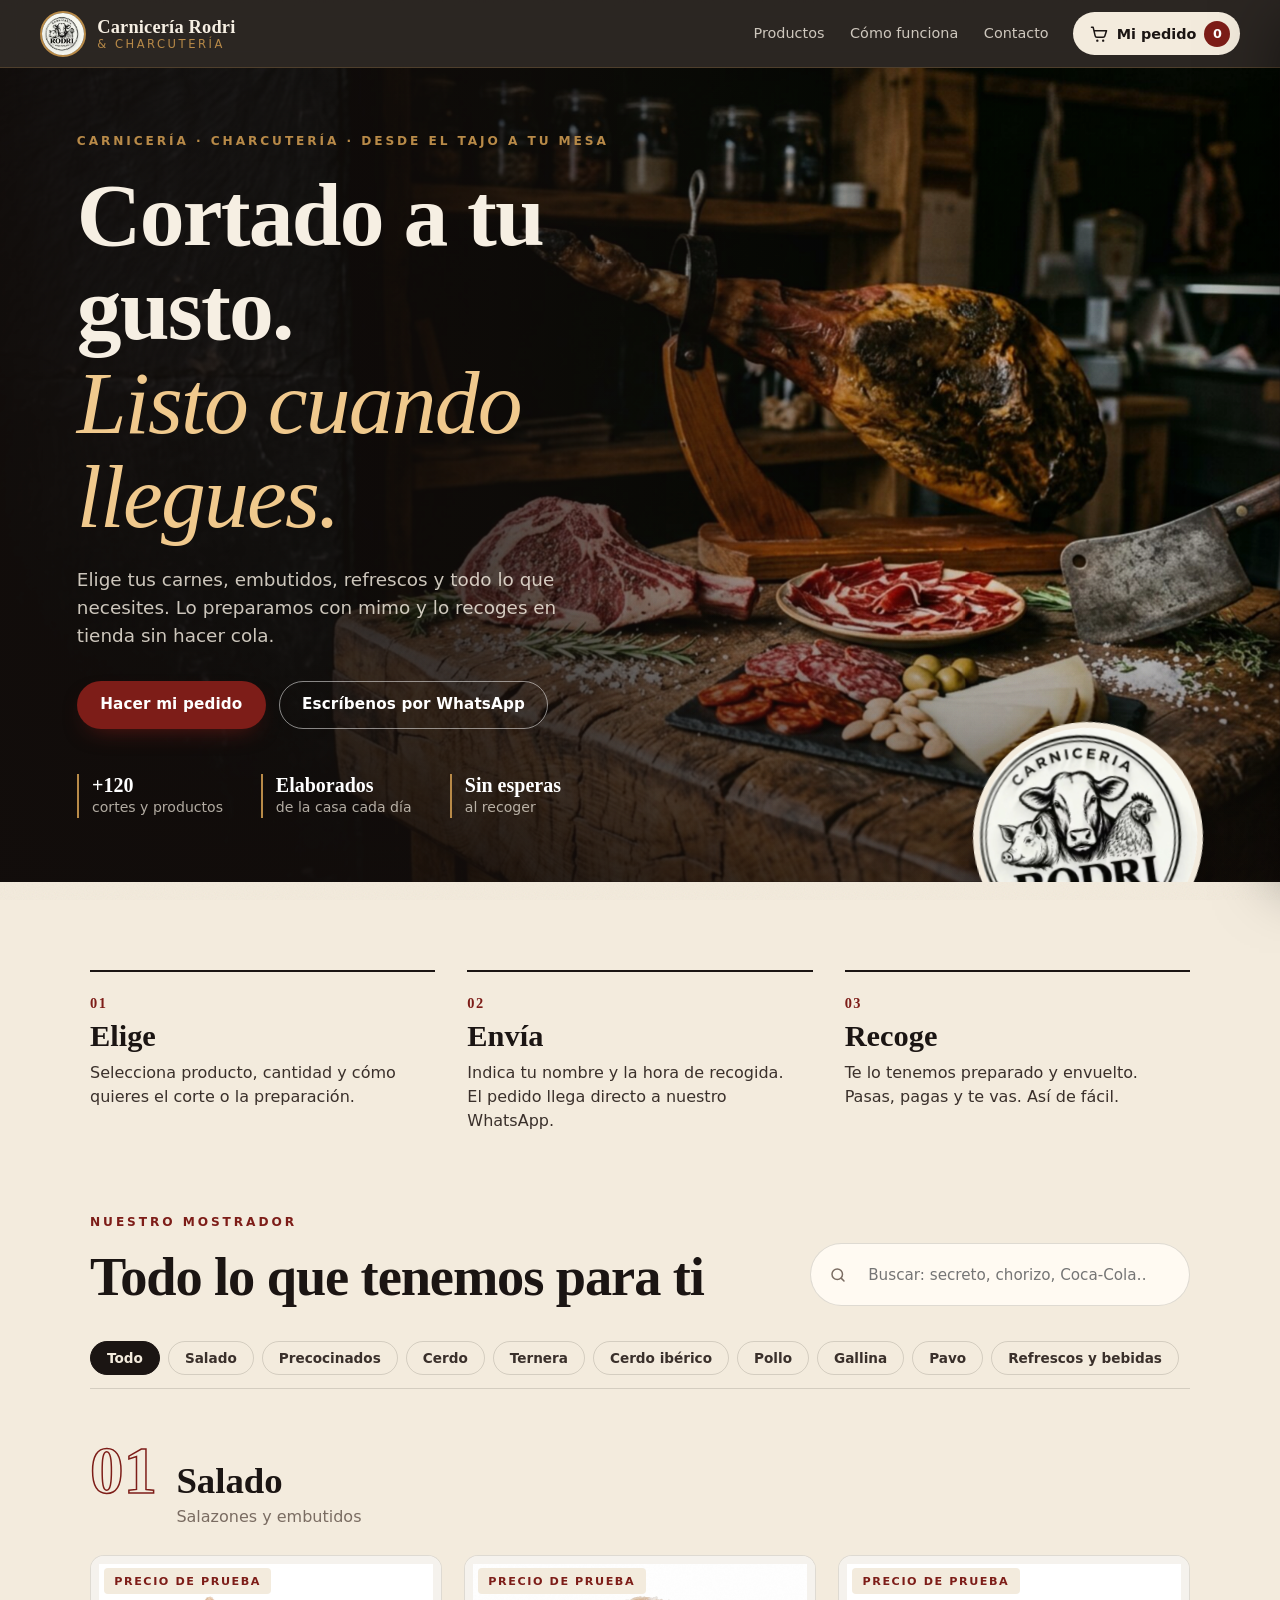
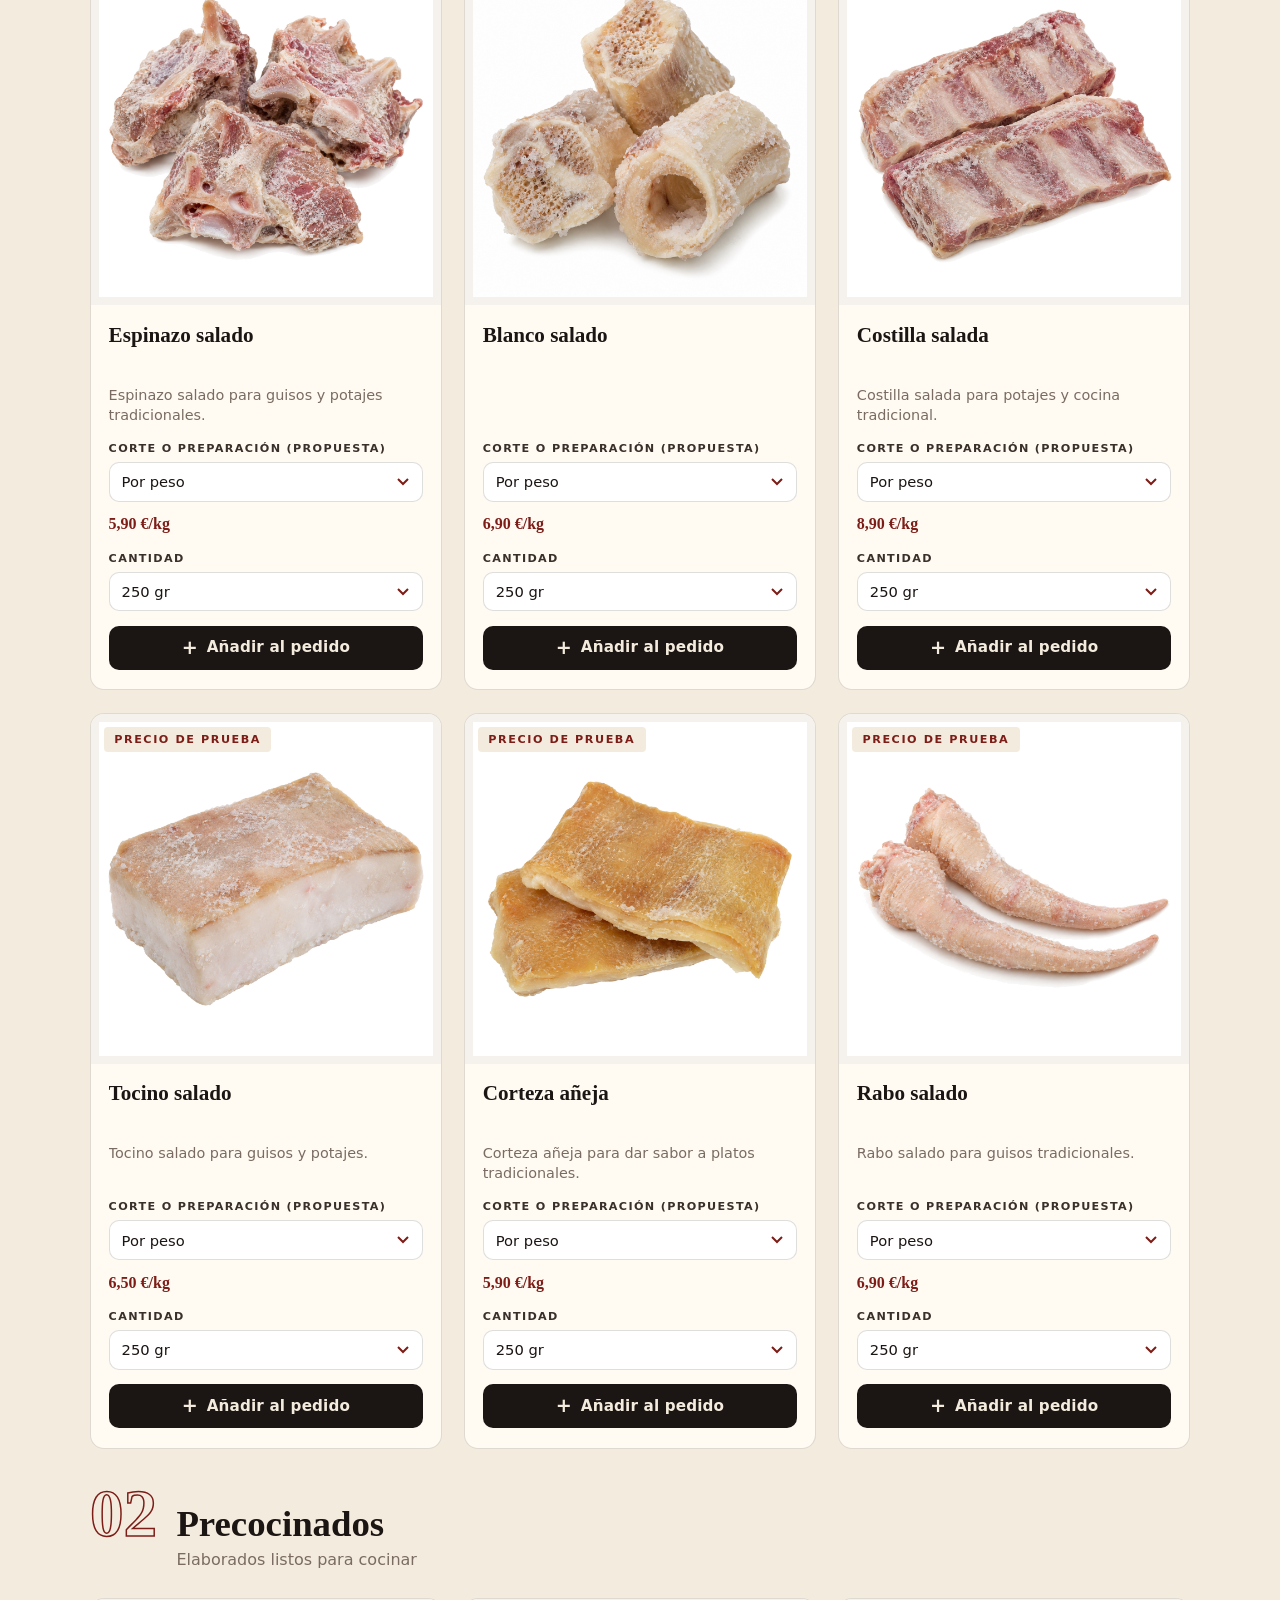
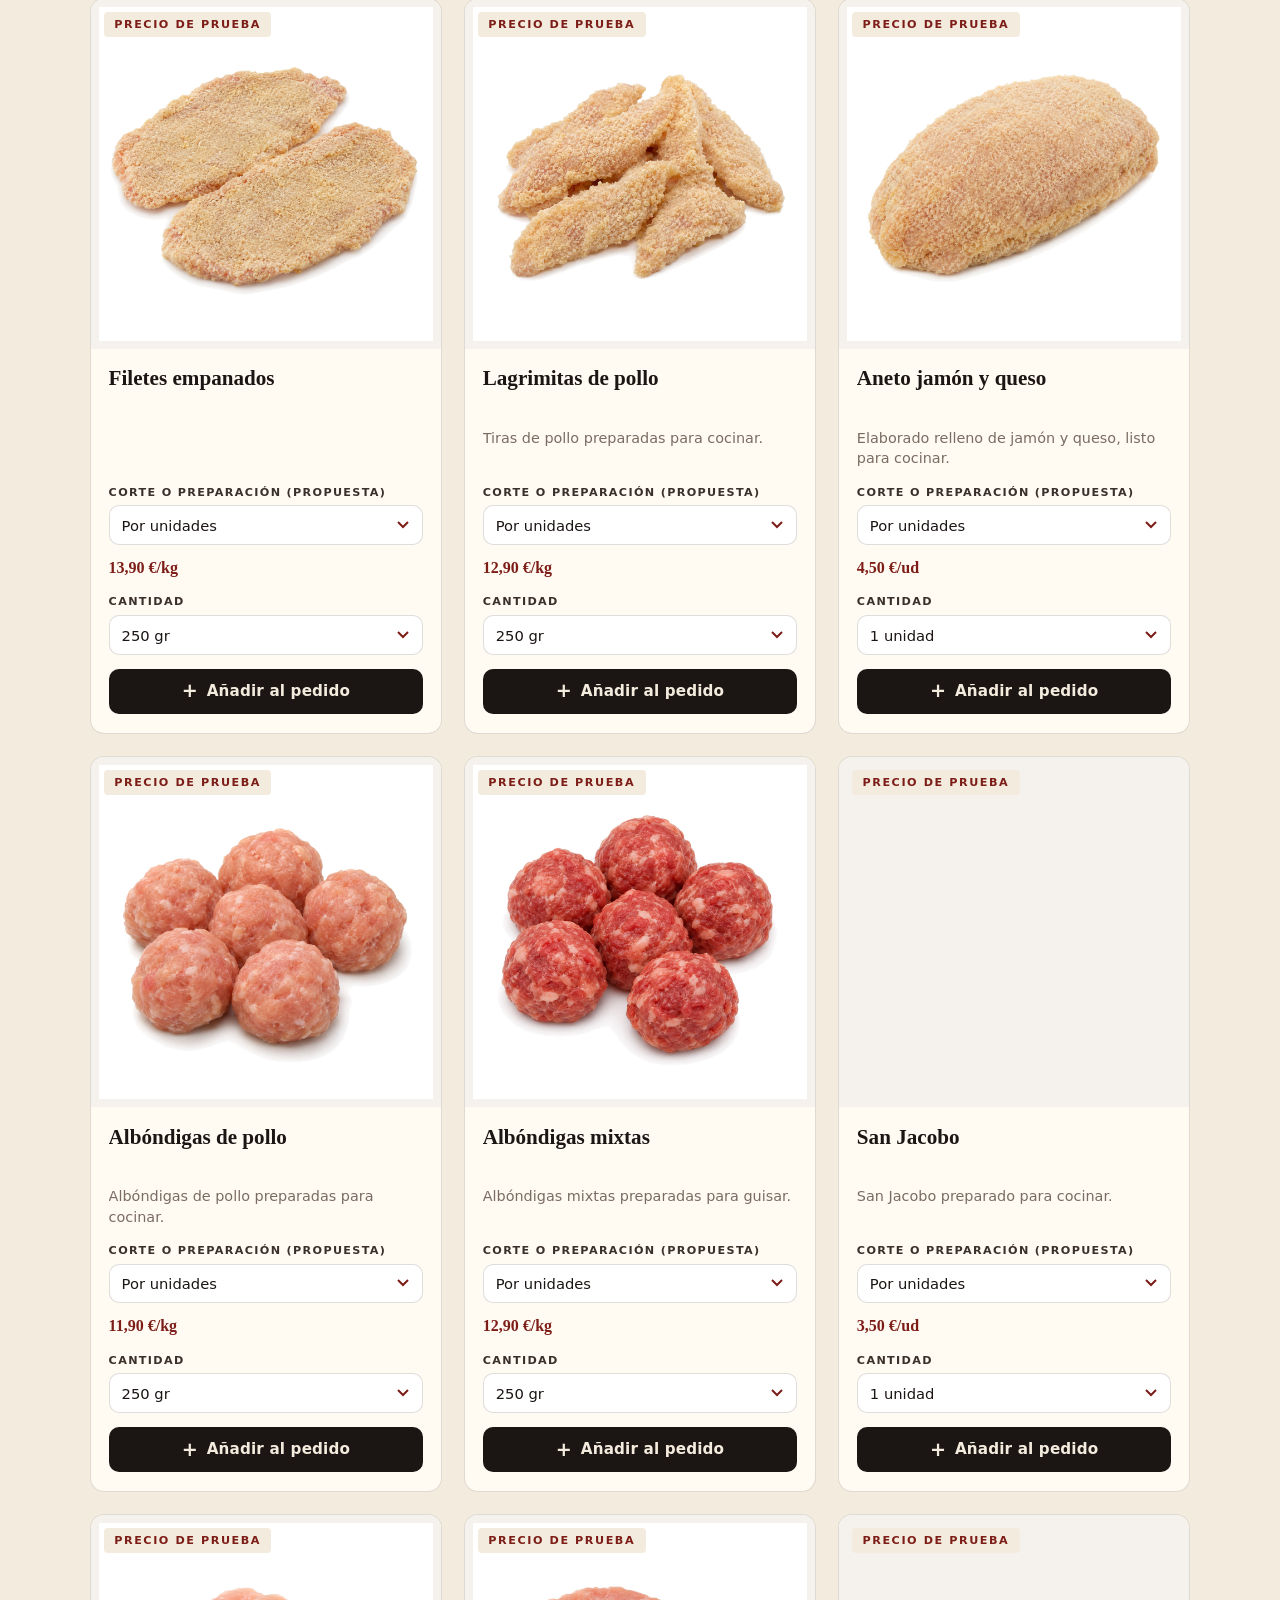
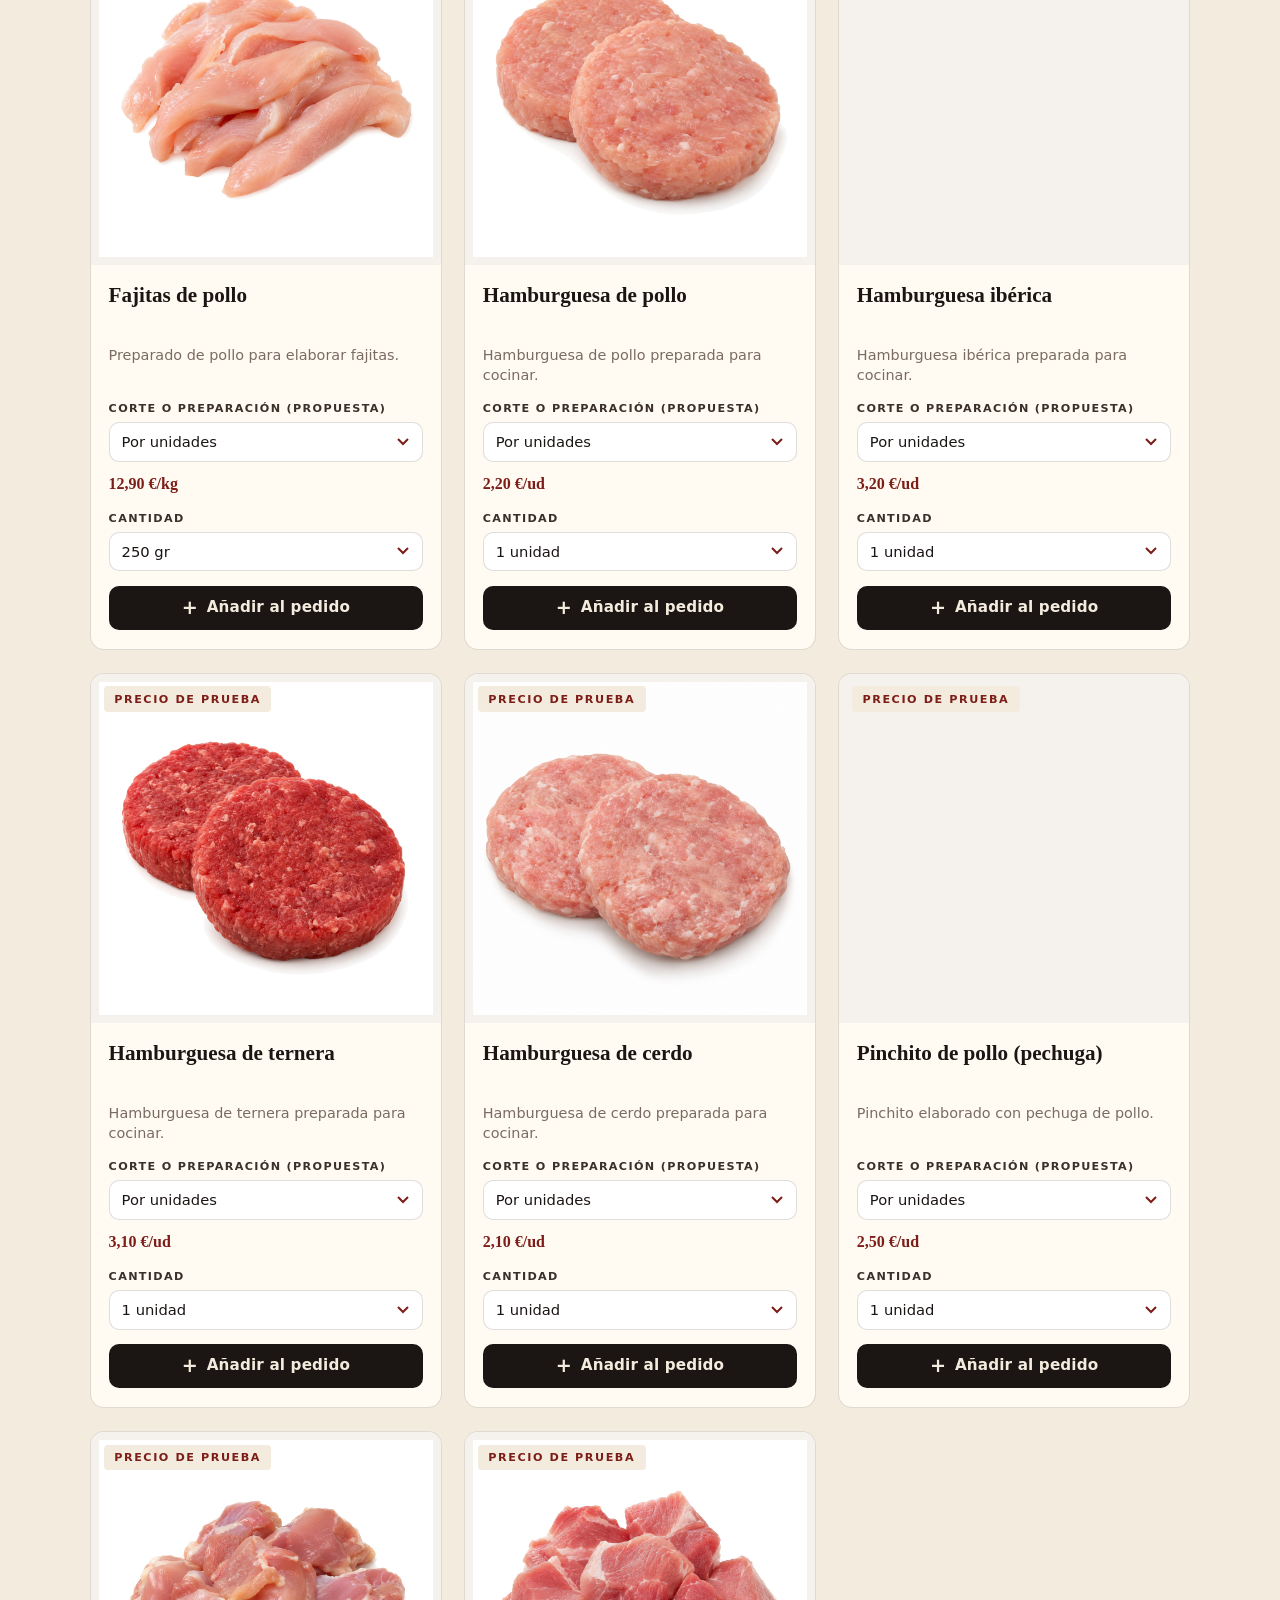
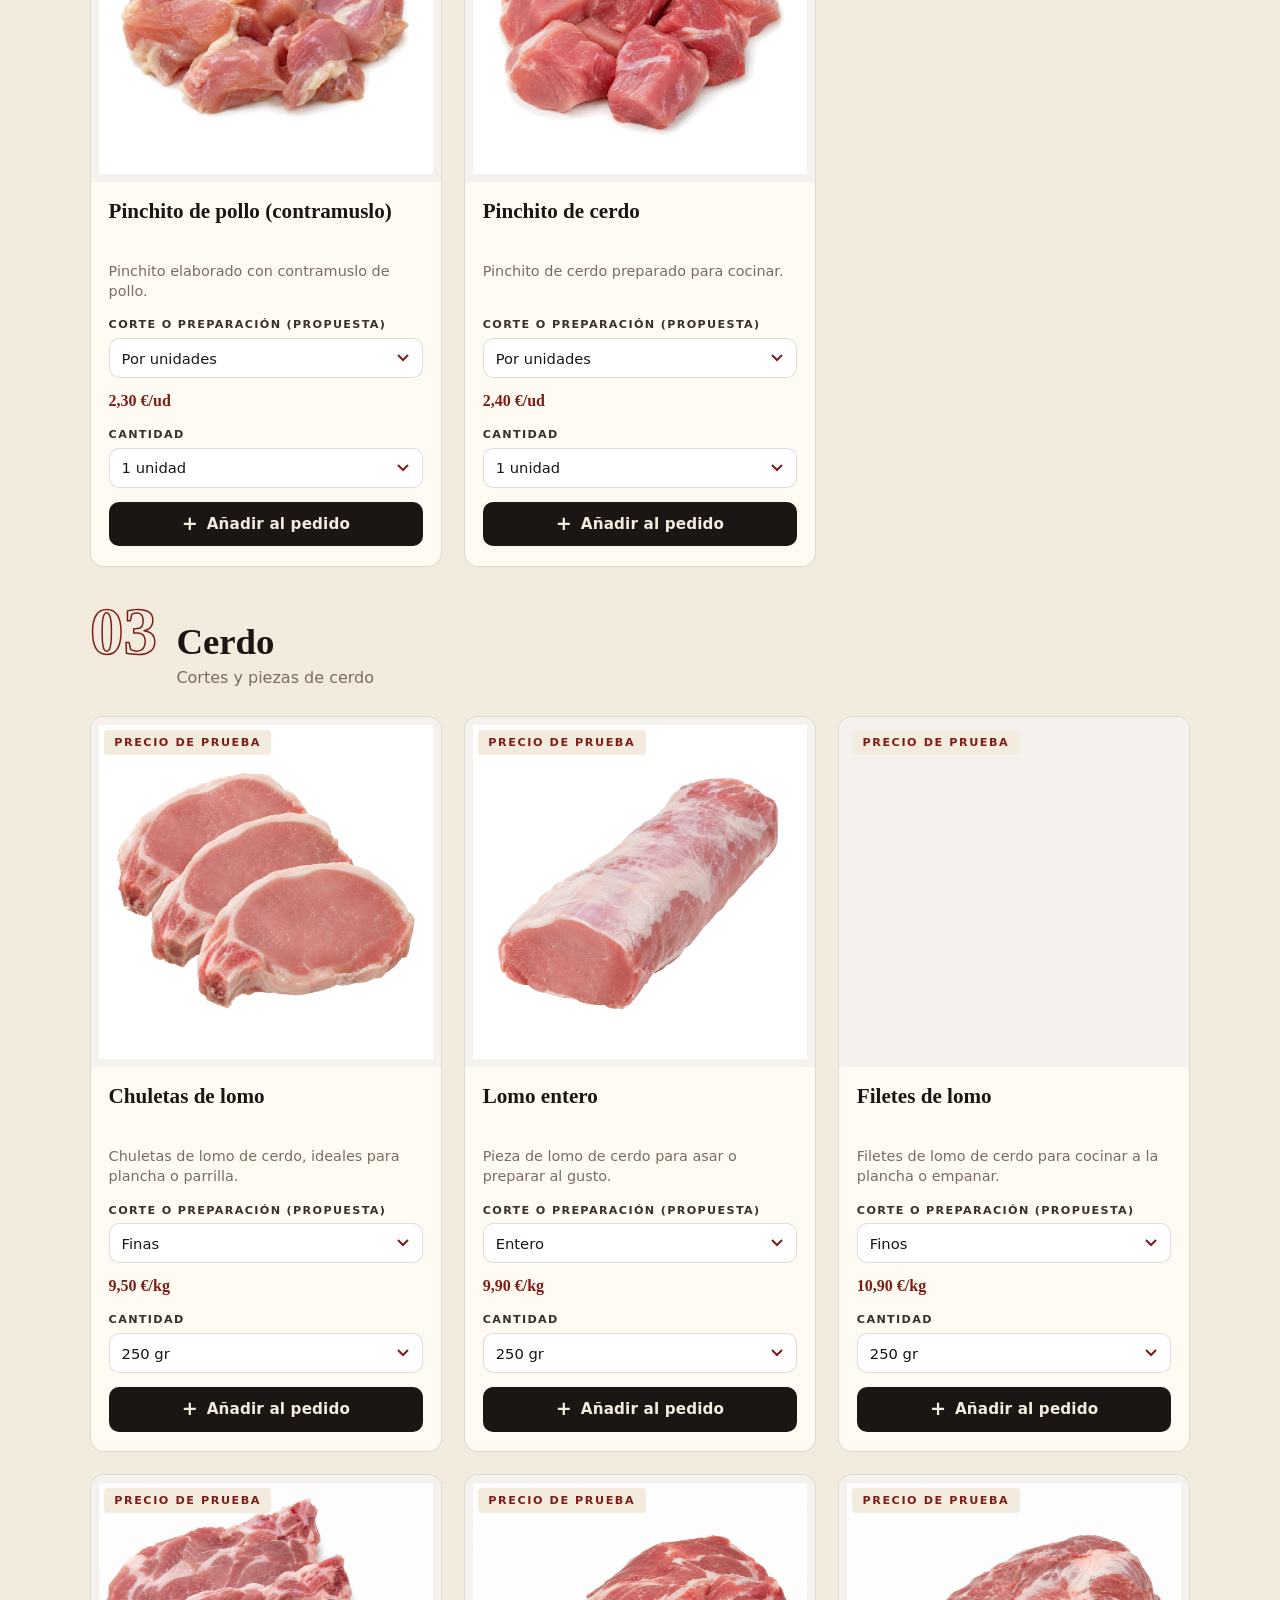
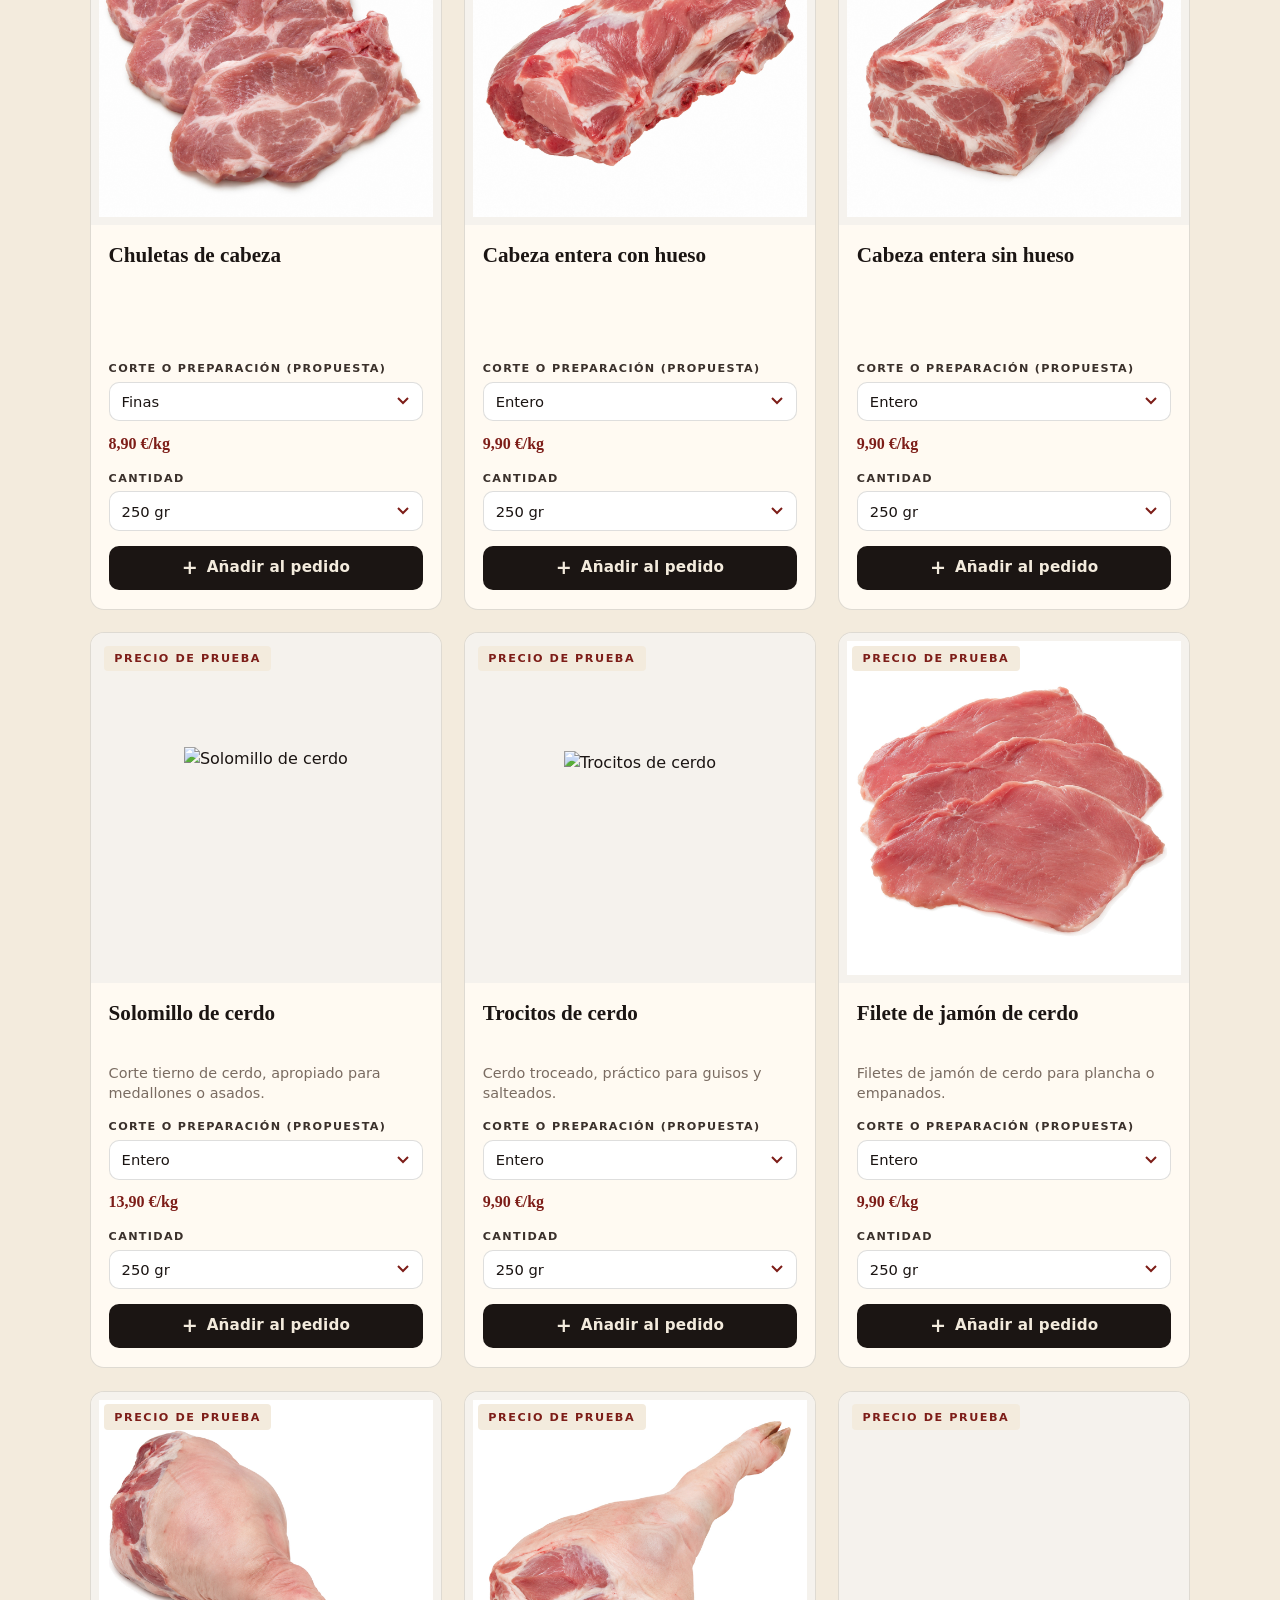
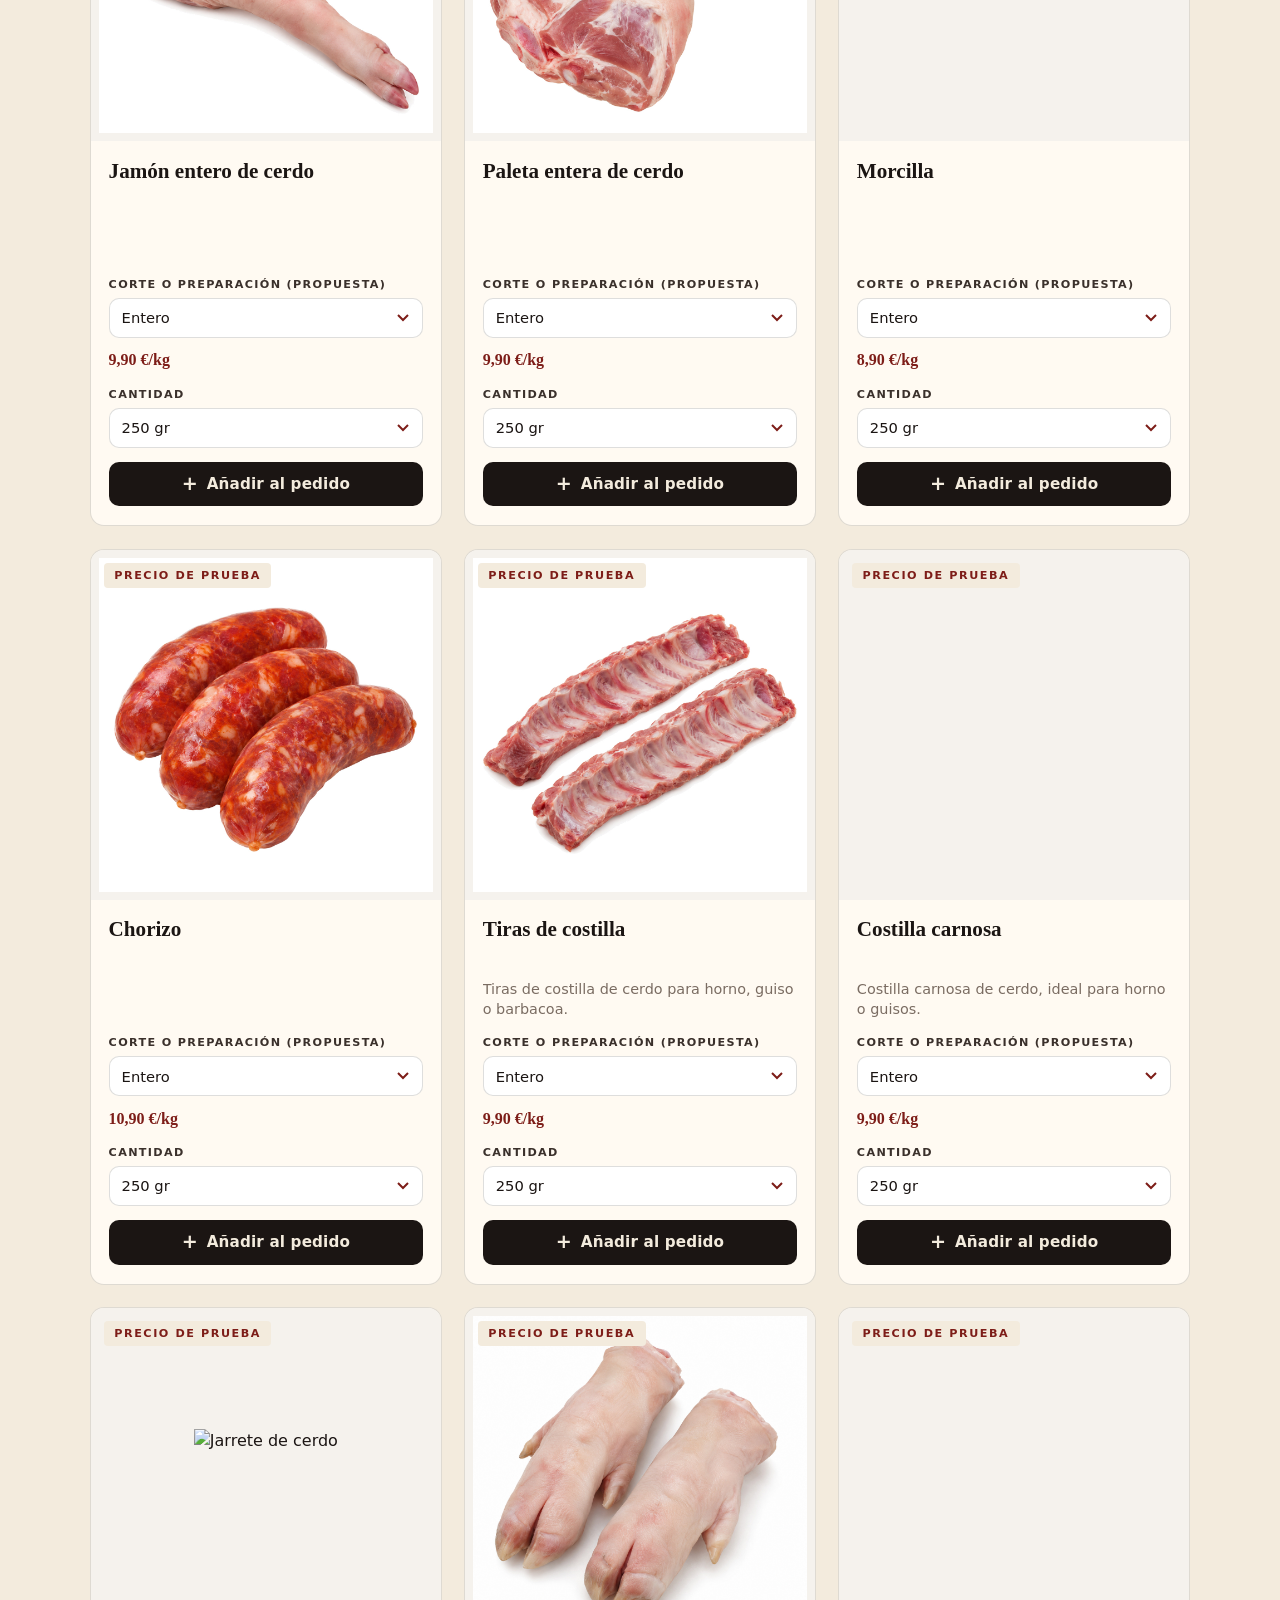
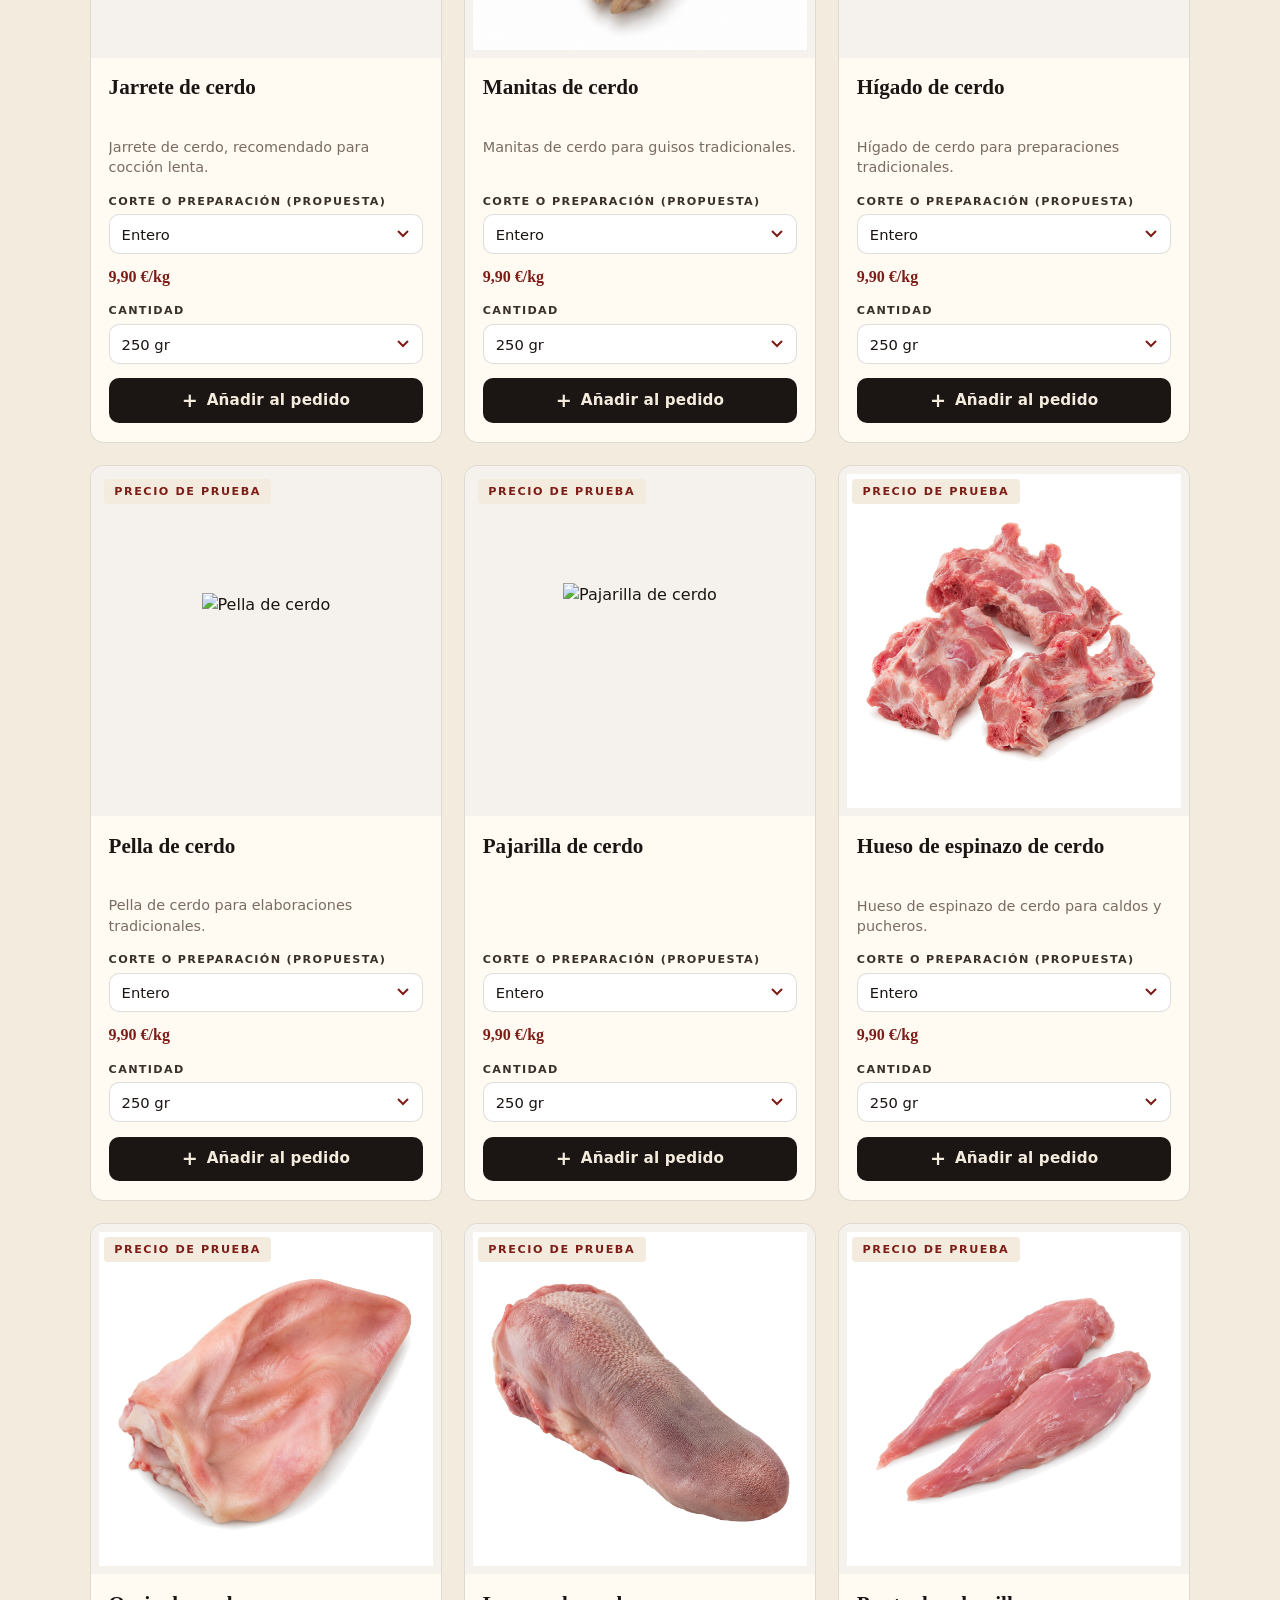
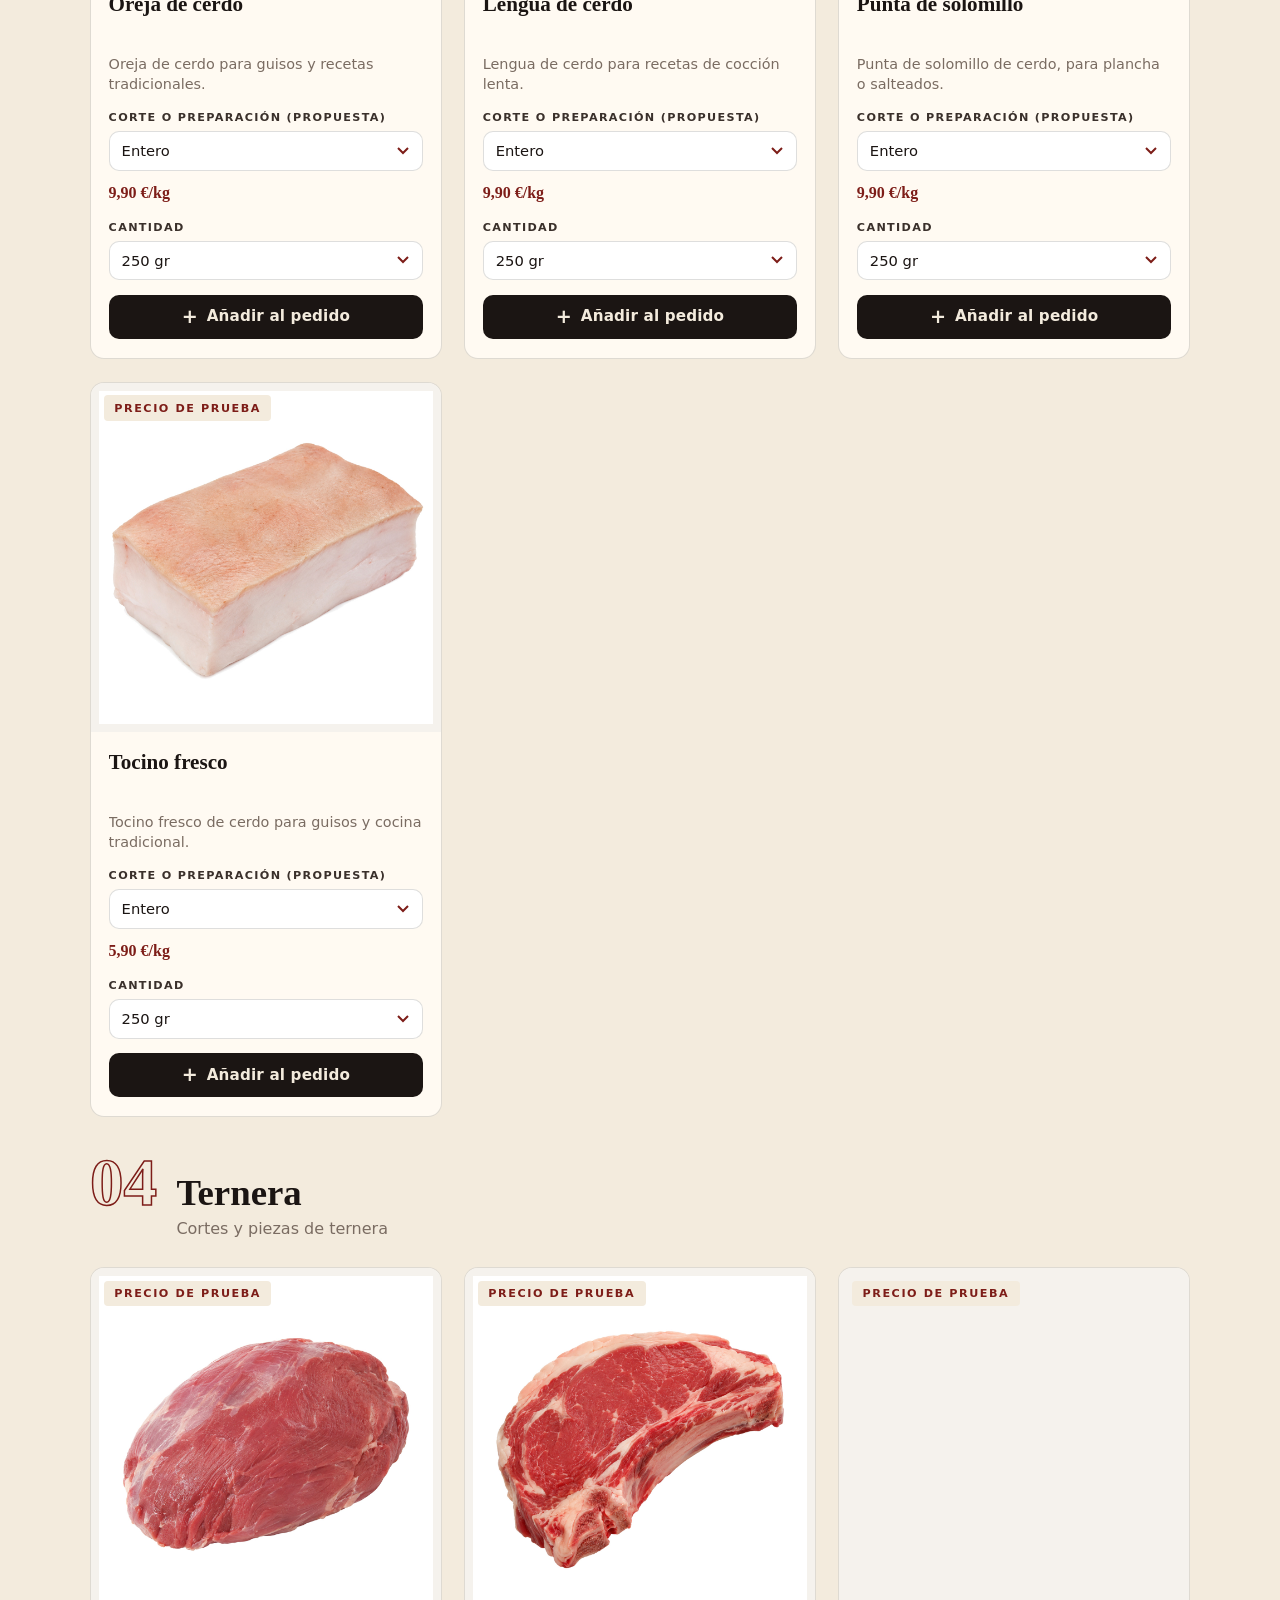
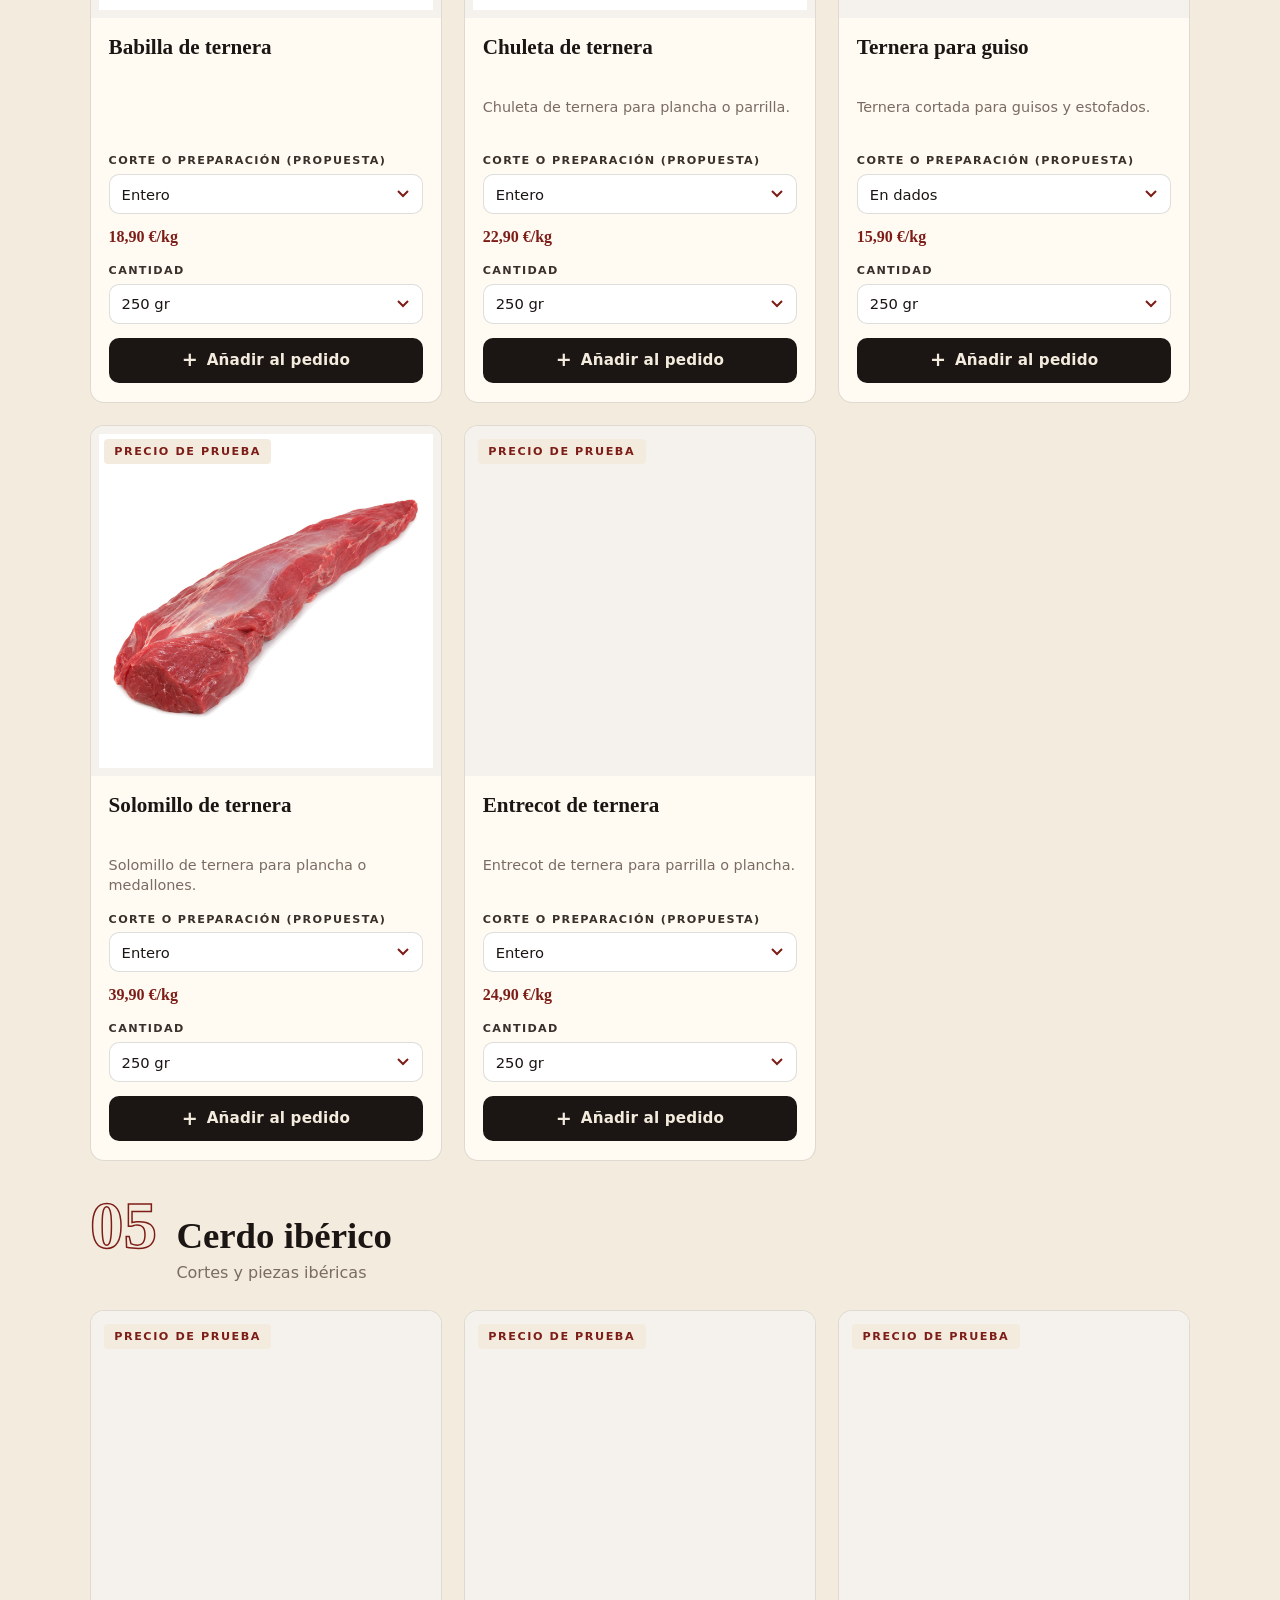
==== index.html @ b7eabe7c "Actualizar versiones de scripts para cargar catálogo e imágenes nuevas" ====
<!doctype html>
<html lang="es">
<head>
  <meta charset="UTF-8">
  <meta name="viewport" content="width=device-width, initial-scale=1.0">

  <!-- 🔒 Seguridad: CSP, referrer policy y permisos -->
  <meta http-equiv="Content-Security-Policy" content="
    default-src 'self';
    script-src 'self' https://challenges.cloudflare.com;
    style-src 'self' 'unsafe-inline' https://fonts.googleapis.com;
    font-src 'self' https://fonts.gstatic.com;
    img-src 'self' data: https://ugqiomoywgpkmogcdjqn.supabase.co;
    frame-src https://challenges.cloudflare.com;
    connect-src 'self' https://script.google.com https://script.googleusercontent.com https://wa.me https://ugqiomoywgpkmogcdjqn.supabase.co https://challenges.cloudflare.com;
    form-action 'self';
    base-uri 'self';
    object-src 'none';
    frame-ancestors 'none';
  ">

  <meta name="referrer" content="strict-origin-when-cross-origin">

  <title>Carnicería Rodri &amp; Charcutería · Encarga online y recoge sin esperas</title>
  <meta name="description" content="Carnicería Rodri &amp; Charcutería: ternera, cerdo ibérico, pollo, cordero, elaborados de la casa, charcutería, refrescos y más. Haz tu pedido por WhatsApp y recógelo sin esperas.">
  <meta name="theme-color" content="#1b1513">
  <link rel="icon" href="img/logo.jpg">

  <meta property="og:title" content="Carnicería Rodri &amp; Charcutería">
  <meta property="og:description" content="Cortado a tu gusto. Listo cuando llegues. Haz tu pedido por WhatsApp.">
  <meta property="og:image" content="img/hero.jpg">
  <meta property="og:type" content="website">

  <link rel="preconnect" href="https://fonts.googleapis.com">
  <link rel="preconnect" href="https://fonts.gstatic.com" crossorigin>
  <link href="https://fonts.googleapis.com/css2?family=Fraunces:opsz,wght@9..144,500;9..144,700;9..144,900&family=Archivo:wght@400;500;600;700&display=swap" rel="stylesheet">

  <link rel="stylesheet" href="css/styles.css?v=4.1">

  <script type="application/ld+json">
  {
    "@context": "https://schema.org",
    "@type": "Store",
    "name": "Carnicería Rodri & Charcutería",
    "image": "img/hero.jpg",
    "url": "https://carniceriarodri.github.io/",
    "telephone": "+34677228251"
  }
  </script>
</head>
<body>
<a class="skip-link" href="#catalogo">Saltar al catálogo</a>

<div class="grain" aria-hidden="true"></div>

<noscript>
  <div style="padding:1rem; background:#fff3cd; color:#664d03; text-align:center; font-family:sans-serif;">
    Activa JavaScript para ver el catálogo, o escríbenos por WhatsApp al
    <a href="https://wa.me/34677228251" rel="noopener noreferrer" style="color:#664d03; font-weight:600;">677 22 82 51</a>.
  </div>
</noscript>

<header class="topbar" id="top">
  <a href="#top" class="brand" aria-label="Carnicería Rodri, inicio">
    <img src="img/logo.jpg" alt="" width="48" height="48">
    <span class="brand-text">
      <strong>Carnicería Rodri</strong>
      <small>&amp; Charcutería</small>
    </span>
  </a>
  <nav class="topnav" aria-label="Secciones">
    <a href="#catalogo">Productos</a>
    <a href="#como-funciona">Cómo funciona</a>
    <a href="#contacto">Contacto</a>
  </nav>
  <button class="cart-btn" type="button" data-open-cart aria-label="Ver mi pedido" aria-expanded="false">
    <svg viewBox="0 0 24 24" aria-hidden="true"><path d="M3 4h2l2.4 10.2a2 2 0 0 0 2 1.6h7.7a2 2 0 0 0 1.9-1.4L21 8H6.2" fill="none" stroke="currentColor" stroke-width="1.8" stroke-linecap="round" stroke-linejoin="round"/><circle cx="10" cy="20" r="1.4"/><circle cx="17" cy="20" r="1.4"/></svg>
    <span>Mi pedido</span>
    <b class="cart-count" data-cart-count>0</b>
  </button>
</header>


<main id="contenido">
  <section class="hero">
    <picture class="hero-bg">
      <source media="(max-width: 700px)" srcset="img/hero.jpg">
      <img src="img/hero.jpg" alt="Chuletón, jamón ibérico, embutidos y queso sobre un tajo de madera">
    </picture>
    <div class="hero-inner">
      <p class="eyebrow reveal">Carnicería · Charcutería · Desde el tajo a tu mesa</p>
      <h1 class="reveal" style="--d:.08s">Cortado a tu gusto.<br><em>Listo cuando llegues.</em></h1>
      <p class="hero-lead reveal" style="--d:.16s">Elige tus carnes, embutidos, refrescos y todo lo que necesites. Lo preparamos con mimo y lo recoges en tienda sin hacer cola.</p>
      <div class="hero-cta reveal" style="--d:.24s">
        <a href="#catalogo" class="btn btn-primary">Hacer mi pedido</a>
        <a href="https://wa.me/34677228251" class="btn btn-ghost" target="_blank" rel="noopener noreferrer">Escríbenos por WhatsApp</a>
      </div>
      <ul class="hero-facts reveal" style="--d:.32s">
        <li><b>+120</b> cortes y productos</li>
        <li><b>Elaborados</b> de la casa cada día</li>
        <li><b>Sin esperas</b> al recoger</li>
      </ul>
    </div>
    <div class="seal reveal" style="--d:.4s" aria-hidden="true">
      <img src="img/logo.jpg" alt="">
    </div>
  </section>

  <section class="steps" id="como-funciona" aria-label="Cómo funciona">
    <div class="step">
      <span class="step-n">01</span>
      <h3>Elige</h3>
      <p>Selecciona producto, cantidad y cómo quieres el corte o la preparación.</p>
    </div>
    <div class="step">
      <span class="step-n">02</span>
      <h3>Envía</h3>
      <p>Indica tu nombre y la hora de recogida. El pedido llega directo a nuestro WhatsApp.</p>
    </div>
    <div class="step">
      <span class="step-n">03</span>
      <h3>Recoge</h3>
      <p>Te lo tenemos preparado y envuelto. Pasas, pagas y te vas. Así de fácil.</p>
    </div>
  </section>

  <section class="catalogo" id="catalogo">
    <div class="catalogo-head">
      <div>
        <p class="eyebrow dark">Nuestro mostrador</p>
        <h2>Todo lo que tenemos para ti</h2>
      </div>
      <label class="search">
        <svg viewBox="0 0 24 24" aria-hidden="true"><circle cx="11" cy="11" r="7" fill="none" stroke="currentColor" stroke-width="2"/><path d="m20 20-3.5-3.5" stroke="currentColor" stroke-width="2" stroke-linecap="round"/></svg>
        <input type="search" id="buscar" placeholder="Buscar: secreto, chorizo, Coca-Cola…" aria-label="Buscar productos" autocomplete="off">
      </label>
    </div>

    <nav class="chips" id="chips" aria-label="Categorías"></nav>

    <div id="secciones"></div>

    <div class="empty-search" id="sinResultados" hidden>
      <p class="empty-title">No encontramos "<span data-query></span>"</p>
      <p>Prueba con otra palabra o pídelo en las notas del pedido: si lo tenemos en tienda, te lo preparamos.</p>
    </div>
  </section>

  <section class="contacto" id="contacto">
    <div class="contacto-logo">
      <img src="img/logo.jpg" alt="" loading="lazy">
    </div>
    <div class="contacto-text">
      <p class="eyebrow">¿Algo que no ves en la lista?</p>
      <h2>Pregúntanos sin compromiso</h2>
      <p>Pedidos especiales para celebraciones, barbacoas o piezas enteras. Escríbenos y te lo preparamos.</p>
      <a class="btn btn-whatsapp" href="https://wa.me/34677228251" target="_blank" rel="noopener noreferrer">
        <svg viewBox="0 0 24 24" aria-hidden="true"><path fill="currentColor" d="M.057 24l1.687-6.163a11.867 11.867 0 0 1-1.587-5.946C.16 5.335 5.495 0 12.05 0a11.817 11.817 0 0 1 8.413 3.488 11.824 11.824 0 0 1 3.48 8.414c-.003 6.557-5.338 11.892-11.893 11.892a11.9 11.9 0 0 1-5.688-1.448L.057 24zm6.597-3.807c1.676.995 3.276 1.591 5.392 1.592 5.448 0 9.886-4.434 9.889-9.885.002-5.462-4.415-9.89-9.881-9.892-5.452 0-9.887 4.434-9.889 9.884-.001 2.225.651 3.891 1.746 5.634l-.999 3.648 3.742-.981zm11.387-5.464c-.074-.124-.272-.198-.57-.347-.297-.149-1.758-.868-2.031-.967-.272-.099-.47-.149-.669.198-.198.347-.764.967-.937 1.165-.173.198-.347.223-.644.074-.297-.149-1.255-.462-2.39-1.475-.883-.788-1.48-1.761-1.653-2.059-.173-.297-.018-.458.13-.606.134-.133.297-.347.446-.521.151-.172.2-.296.3-.495.099-.198.05-.372-.025-.521-.075-.148-.669-1.611-.916-2.206-.242-.579-.487-.501-.669-.51l-.57-.01c-.198 0-.52.074-.792.372s-1.04 1.016-1.04 2.479 1.065 2.876 1.213 3.074c.149.198 2.096 3.2 5.076 4.487.709.306 1.263.489 1.694.626.712.226 1.36.194 1.872.118.571-.085 1.758-.719 2.006-1.413.248-.695.248-1.29.173-1.414z"/></svg>
        +34 677 22 82 51
      </a>
    </div>
  </section>
</main>

<footer class="footer">
  <p><strong>Carnicería Rodri &amp; Charcutería</strong> · Calidad de siempre, trato cercano.</p>
    <p class="muted">Los pesos son aproximados: el importe final se calcula al pesar en tienda.</p>
</footer>

<button class="float-bar" type="button" data-open-cart hidden>
  <span><b data-cart-count>0</b> productos en tu pedido</span>
  <span class="float-cta">Ver y enviar →</span>
</button>

<div class="drawer-backdrop" data-close-cart hidden></div>
<aside class="drawer" id="drawer" aria-label="Mi pedido" inert>
  <div class="drawer-head">
    <h2>Mi pedido</h2>
    <button type="button" class="icon-btn" data-close-cart aria-label="Cerrar panel del pedido">×</button>
  </div>

  <div class="drawer-body">
    <ul class="cart-list" id="cartList"></ul>
    <!-- ✅ Total de la cesta -->
    <div class="cart-total" id="cartTotal" hidden></div>
    <div class="cart-continue" id="cartContinue" hidden>
      <button type="button" data-close-cart>
        <svg viewBox="0 0 24 24" aria-hidden="true"><path d="M15 18l-6-6 6-6M9 12h11" fill="none" stroke="currentColor" stroke-width="1.8" stroke-linecap="round" stroke-linejoin="round"/></svg>
        <span>Seguir comprando</span>
      </button>
    </div>

    <div class="cart-empty" id="cartEmpty">
      <div class="cart-empty-art" aria-hidden="true">🛒</div>
      <p class="empty-title">Tu carrito está vacío</p>
      <p>Añade cortes, embutidos o bebidas desde el mostrador y aparecerán aquí.</p>
      <button type="button" class="btn btn-primary" data-close-cart>Ver productos</button>
    </div>

    <form class="checkout" id="checkout" novalidate autocomplete="on">
      <label class="field">
        <span>Notas para el carnicero</span>
        <textarea id="observaciones" rows="2" maxlength="500" placeholder="Ej: cortar muy fino, envolver en paquetes separados…"></textarea>
      </label>
      <div class="field-row">
        <label class="field">
          <span>Nombre y apellidos *</span>
          <input type="text" id="nombre" placeholder="Ej: María García" autocomplete="name" maxlength="80" required>
          <small class="err" data-err="nombre">Escribe al menos un nombre y un apellido, sin números.</small>
        </label>
        <label class="field">
          <span>Día de recogida *</span>
          <select id="dia">
            <option value="Hoy">Hoy</option>
            <option value="Mañana">Mañana</option>
            <option value="Pasado mañana">Pasado mañana</option>
          </select>
        </label>
      </div>

      <label class="field">
        <span>Teléfono de contacto *</span>
        <input type="tel" id="telefono" placeholder="Ej: 677 22 82 51" autocomplete="tel" inputmode="tel" maxlength="20" required>
        <small class="err" data-err="telefono">Introduce un móvil español de 9 cifras que empiece por 6 o 7. Puedes añadir +34.</small>
      </label>

      <label class="field">
        <span>Hora de recogida *</span>
        <input type="time" id="hora" min="08:00" max="20:00" step="60" required>
       <small class="err" data-err="hora">Elige una hora entre las 08:00 y las 20:00.</small> 
      </label>
            <div id="turnstile-container" class="field" aria-label="Verificación de seguridad"></div>
      <button type="submit" class="btn btn-whatsapp btn-block">
        <svg viewBox="0 0 24 24" aria-hidden="true"><path fill="currentColor" d="M12.05 0C5.5 0 .16 5.34.16 11.89c0 2.1.55 4.14 1.59 5.95L.06 24l6.3-1.65a11.9 11.9 0 0 0 5.69 1.45c6.56 0 11.9-5.34 11.9-11.9C23.94 5.34 18.6 0 12.05 0z"/></svg>
        Enviar pedido por WhatsApp
      </button>
      <button type="button" class="link-btn" id="vaciar">Vaciar carrito</button>
    </form>
  </div>
</aside>

<!-- Backdrop del modal -->
<div class="modal-backdrop" id="modalBackdrop" hidden></div>

<!-- Modal -->
<div id="modalConfirmacion" class="modal" role="dialog" aria-modal="true" aria-labelledby="modalTitulo" hidden>
  <div class="modal-inner">
    <div class="modal-icon" aria-hidden="true">✅</div>
    <h3 id="modalTitulo">Completa tu pedido</h3>
    <p>Tu código de referencia es: <strong id="confirmacionIdPedido"></strong></p>
    <p class="modal-hint">El registro automático no puede verificarse desde esta página. Pulsa el botón para enviar el detalle por WhatsApp. Conservaremos tu carrito por seguridad; el pedido solo estará confirmado cuando te respondamos.</p>
    <button type="button" class="btn btn-whatsapp btn-block" id="btnEnviarWhatsApp">
      Enviar por WhatsApp
    </button>
    <button type="button" class="link-btn" id="btnCerrarModal">Cerrar</button>
  </div>
</div>


<!-- Confirmación al intentar salir con productos en el carrito -->
<div class="exit-confirm" id="exitConfirm" role="dialog" aria-modal="true" aria-labelledby="exitConfirmTitle" hidden>
  <div class="exit-confirm-card">
    <span class="exit-confirm-icon" aria-hidden="true">🥩</span>
    <h2 id="exitConfirmTitle">¿Quieres salir de Carnicería Rodri?</h2>
    <p>Tu carrito seguirá guardado si vuelves.</p>
    <button type="button" class="btn btn-primary" data-stay>Seguir comprando</button>
    <button type="button" class="exit-confirm-leave" data-exit>Salir de la tienda</button>
  </div>
</div>

<div class="toast" id="toast" role="status" aria-live="polite"></div>

<script src="js/catalogo.js?v=3.8"></script>
<script src="https://challenges.cloudflare.com/turnstile/v0/api.js?render=explicit" defer></script>
<script src="js/app.js?v=4.28" defer></script>
</body>
</html>
---- css/styles.css ----
/* =========================================================
   Carnicería Rodri & Charcutería — styles.css
   ========================================================= */

/* ——— Variables ——— */
:root {
  --paper: #f3ebdd;
  --paper-2: #e9dfcc;
  --ink: #1b1513;
  --ink-2: #3a302b;
  --muted: #7a6c62;
  --blood: #7d1d18;
  --blood-2: #a12a20;
  --brass: #b88a48;
  --wa: #1d8a4c;
  --wa-2: #166e3c;
  --line: rgba(27, 21, 19, 0.14);
  --radius: 14px;
  --display: 'Fraunces', Georgia, serif;
  --body: 'Archivo', system-ui, sans-serif;
  --topbar: 68px;
}

/* ——— Reset ——— */
*, *::before, *::after { box-sizing: border-box; }
html { scroll-behavior: smooth; scroll-padding-top: calc(var(--topbar) + 60px); }
body {
  margin: 0;
  font-family: var(--body);
  color: var(--ink);
  background: var(--paper);
  line-height: 1.5;
  -webkit-font-smoothing: antialiased;
}
body.no-scroll { overflow: hidden; }
img { display: block; max-width: 100%; }
h1, h2, h3, h4 { font-family: var(--display); margin: 0; line-height: 1.05; }
p { margin: 0; }
a { color: inherit; }
[hidden] { display: none !important; }

/* ——— Textura de grano ——— */
.grain {
  position: fixed; inset: 0; pointer-events: none; z-index: 1; opacity: .07; mix-blend-mode: multiply;
  background-image: url("data:image/svg+xml,%3Csvg xmlns='http://www.w3.org/2000/svg' width='160' height='160'%3E%3Cfilter id='n'%3E%3CfeTurbulence type='fractalNoise' baseFrequency='.9' numOctaves='3' stitchTiles='stitch'/%3E%3C/filter%3E%3Crect width='100%25' height='100%25' filter='url(%23n)'/%3E%3C/svg%3E");
}

/* ——— Accesibilidad ——— */
:focus-visible { outline: 2.5px solid var(--brass); outline-offset: 3px; }

.skip-link {
  position: fixed; left: 1rem; top: .5rem; z-index: 100;
  transform: translateY(-180%); padding: .75rem 1rem;
  background: var(--paper); color: var(--ink); border: 2px solid var(--brass);
  border-radius: 10px; font-weight: 700; text-decoration: none;
}
.skip-link:focus { transform: translateY(0); }

/* ——— Botones ——— */
.btn {
  display: inline-flex; align-items: center; justify-content: center; gap: .55rem;
  font: 600 .95rem/1 var(--body); letter-spacing: .01em;
  padding: .95rem 1.4rem; border-radius: 999px; border: 1.5px solid transparent;
  text-decoration: none; cursor: pointer; transition: transform .15s ease, background .2s, color .2s, border-color .2s, box-shadow .2s;
}
.btn:active { transform: scale(.97); }
.btn svg { width: 1.2em; height: 1.2em; }
.btn-primary { background: var(--blood); color: #fff; box-shadow: 0 10px 24px -12px rgba(125, 29, 24, .8); }
.btn-primary:hover { background: var(--blood-2); }
.btn-ghost { border-color: rgba(255, 255, 255, .5); color: #fff; }
.btn-ghost:hover { background: rgba(255, 255, 255, .1); border-color: #fff; }
.btn-whatsapp { background: var(--wa); color: #fff; }
.btn-whatsapp:hover { background: var(--wa-2); }
.btn-block { width: 100%; padding: 1.1rem; font-size: 1rem; }
.link-btn {
  background: none; border: 0; color: var(--muted);
  font: 500 .85rem var(--body); text-decoration: underline; cursor: pointer;
  margin: .8rem auto 0; display: block;
}
.link-btn:hover { color: var(--blood); }

/* ——— Cabecera ——— */
.topbar {
  position: sticky; top: 0; z-index: 30; height: var(--topbar);
  display: flex; align-items: center; gap: 1.5rem; padding: 0 clamp(1rem, 4vw, 2.5rem);
  background: rgba(27, 21, 19, .92); color: #f6efe3; backdrop-filter: blur(10px);
  border-bottom: 1px solid rgba(184, 138, 72, .25);
}
.brand { display: flex; align-items: center; gap: .7rem; text-decoration: none; }
.brand img { width: 46px; height: 46px; border-radius: 50%; border: 2px solid var(--brass); object-fit: cover; background: #fff; }
.brand-text { display: flex; flex-direction: column; line-height: 1.1; }
.brand-text strong { font: 700 1.15rem var(--display); letter-spacing: .01em; }
.brand-text small { font-size: .72rem; letter-spacing: .22em; text-transform: uppercase; color: var(--brass); }
.topnav { display: flex; gap: 1.6rem; margin-left: auto; font-size: .9rem; }
.topnav a { text-decoration: none; opacity: .8; transition: opacity .2s; }
.topnav a:hover { opacity: 1; }

.cart-btn {
  display: inline-flex; align-items: center; gap: .5rem; cursor: pointer;
  background: var(--paper); color: var(--ink); border: 0; border-radius: 999px;
  padding: .55rem .6rem .55rem 1rem; font: 600 .9rem var(--body);
}
.cart-btn svg { width: 20px; height: 20px; fill: currentColor; }
.cart-count {
  min-width: 26px; height: 26px; border-radius: 999px; display: grid; place-items: center;
  background: var(--blood); color: #fff; font-size: .8rem; padding: 0 .4rem;
}
.cart-btn.bump .cart-count { animation: bump .45s ease; }
@keyframes bump { 40% { transform: scale(1.45); } }

/* ——— Portada ——— */
.hero {
  position: relative; min-height: min(88vh, 780px); display: grid; align-items: center;
  color: #f6efe3; overflow: hidden; background: var(--ink);
}
.hero-bg, .hero-bg img { position: absolute; inset: 0; width: 100%; height: 100%; }
.hero-bg img { object-fit: cover; object-position: 70% center; animation: slowzoom 18s ease-out both; }
@keyframes slowzoom { from { transform: scale(1.08); } to { transform: scale(1); } }
.hero::after {
  content: ''; position: absolute; inset: 0;
  background: linear-gradient(90deg, rgba(18, 13, 11, .95) 0%, rgba(18, 13, 11, .75) 38%, rgba(18, 13, 11, .1) 75%),
              linear-gradient(0deg, rgba(18, 13, 11, .7), transparent 35%);
}
.hero-inner { position: relative; z-index: 2; padding: 4rem clamp(1.2rem, 6vw, 5rem); max-width: 760px; }
.eyebrow { font-size: .76rem; font-weight: 600; letter-spacing: .24em; text-transform: uppercase; color: var(--brass); margin-bottom: 1.1rem; }
.eyebrow.dark { color: var(--blood); }
.hero h1 { font-size: clamp(2.8rem, 7vw, 5.6rem); font-weight: 900; letter-spacing: -.02em; }
.hero h1 em { font-style: italic; font-weight: 500; color: #f0c98d; }
.hero-lead { margin-top: 1.4rem; font-size: clamp(1rem, 1.6vw, 1.15rem); max-width: 520px; color: rgba(246, 239, 227, .82); }
.hero-cta { display: flex; flex-wrap: wrap; gap: .8rem; margin-top: 2rem; }
.hero-facts { list-style: none; padding: 0; margin: 2.8rem 0 0; display: flex; flex-wrap: wrap; gap: 1.6rem 2.4rem; font-size: .88rem; color: rgba(246, 239, 227, .7); }
.hero-facts li { border-left: 2px solid var(--brass); padding-left: .8rem; }
.hero-facts b { display: block; font: 700 1.25rem var(--display); color: #fff; }

.seal {
  position: absolute; z-index: 3; right: clamp(1rem, 6vw, 6rem); bottom: -70px;
  width: clamp(150px, 18vw, 230px); aspect-ratio: 1; border-radius: 50%; overflow: hidden;
  border: 6px solid var(--paper); box-shadow: 0 30px 60px -20px rgba(0, 0, 0, .7); background: #fff;
  transform: rotate(-8deg);
}
.seal img { width: 100%; height: 100%; object-fit: cover; transform: scale(1.18); }

.reveal { opacity: 0; transform: translateY(18px); animation: reveal .8s cubic-bezier(.2, .7, .2, 1) forwards; animation-delay: var(--d, 0s); }
.seal.reveal { transform: rotate(-8deg) translateY(18px); animation-name: reveal-seal; }
@keyframes reveal { to { opacity: 1; transform: none; } }
@keyframes reveal-seal { to { opacity: 1; transform: rotate(-8deg); } }

/* ——— Pasos ——— */
.steps {
  position: relative; z-index: 2; display: grid; grid-template-columns: repeat(3, 1fr);
  max-width: 1180px; margin: 0 auto; padding: 5.5rem clamp(1.2rem, 4vw, 2.5rem) 3rem; gap: 2rem;
}
.step { border-top: 2px solid var(--ink); padding-top: 1.2rem; }
.step-n { font: 900 .9rem var(--display); color: var(--blood); letter-spacing: .1em; }
.step h3 { font-size: 1.9rem; margin: .4rem 0 .5rem; }
.step p { color: var(--ink-2); max-width: 32ch; }

/* ——— Catálogo ——— */
.catalogo { position: relative; z-index: 2; max-width: 1180px; margin: 0 auto; padding: 2rem clamp(1rem, 4vw, 2.5rem) 5rem; }
.catalogo-head { display: flex; align-items: end; justify-content: space-between; gap: 1.5rem; flex-wrap: wrap; margin-bottom: 1.4rem; }
.catalogo-head h2 { font-size: clamp(2.1rem, 4.5vw, 3.4rem); font-weight: 900; letter-spacing: -.02em; }

.search {
  display: flex; align-items: center; gap: .6rem; flex: 0 1 380px;
  background: #fffaf2; border: 1.5px solid var(--line); border-radius: 999px; padding: .7rem 1.1rem;
  transition: border-color .2s, box-shadow .2s;
}
.search:focus-within { border-color: var(--blood); box-shadow: 0 0 0 4px rgba(125, 29, 24, .1); }
.search svg { width: 18px; height: 18px; color: var(--muted); flex-shrink: 0; }
.search input { border: 0; background: none; outline: none; font: 500 .95rem var(--body); width: 100%; color: var(--ink); }

.chips {
  position: sticky; top: var(--topbar); z-index: 20; display: flex; gap: .5rem; overflow-x: auto;
  padding: .8rem 0; margin: 0 0 1rem; background: var(--paper); scrollbar-width: none;
  border-bottom: 1px solid var(--line);
  scroll-padding-inline: 1rem;
}
.chips::-webkit-scrollbar { display: none; }
.chip {
  flex-shrink: 0; cursor: pointer; border: 1.5px solid var(--line); background: transparent;
  border-radius: 999px; padding: .5rem 1rem; font: 600 .85rem var(--body); color: var(--ink-2); transition: all .2s;
  scroll-margin-inline: 1rem;
}
.chip:hover { border-color: var(--ink); color: var(--ink); }
.chip.is-active { background: var(--ink); border-color: var(--ink); color: var(--paper); }

.cat { padding-top: 2.4rem; }

/* ✅ CORREGIDO: sin opacity: 0, las cabeceras se ven siempre */
.cat-head {
  display: flex;
  align-items: baseline;
  gap: 1.2rem;
  margin-bottom: 1.6rem;
}
.cat-n { font: 900 clamp(2.6rem, 6vw, 4.2rem)/0.8 var(--display); color: transparent; -webkit-text-stroke: 1.5px var(--blood); }
.cat-head h3 { font-size: clamp(1.6rem, 3vw, 2.3rem); font-weight: 700; }
.cat-head p { color: var(--muted); margin-top: .3rem; }

.grid { display: grid; grid-template-columns: repeat(auto-fill, minmax(265px, 1fr)); gap: 1.4rem; }

/* ✅ CORREGIDO: sin opacity: 0 ni transform, las cards se ven siempre */
.card {
  display: flex;
  flex-direction: column;
  background: #fffaf2;
  border-radius: var(--radius);
  border: 1px solid var(--line);
  overflow: hidden;
  transition: box-shadow .3s, transform .3s;
}
.card:hover {
  box-shadow: 0 24px 40px -24px rgba(27, 21, 19, .45);
  transform: translateY(-4px);
}
/* Todas las fichas comparten una ventana de imagen y mantienen el producto completo. */
.card-img {
  position: relative;
  aspect-ratio: 1 / 1;
  overflow: hidden;
  box-sizing: border-box;
  padding: 8px;
  display: grid;
  place-items: center;
  background: #f5f2ed;
}
.card-img img {
  display: block;
  width: auto;
  height: auto;
  max-width: 100%;
  max-height: 100%;
  object-fit: contain !important;
  object-position: center center !important;
  transform: none !important;
  transition: none;
  justify-self: center;
  align-self: center;
}
.card:hover .card-img img { transform: none !important; }
.tag {
  position: absolute; top: .8rem; left: .8rem; background: var(--paper); color: var(--blood);
  font: 700 .7rem var(--body); letter-spacing: .14em; text-transform: uppercase; padding: .38rem .65rem; border-radius: 4px;
}
.card-body { display: flex; flex-direction: column; gap: .7rem; padding: 1.1rem 1.1rem 1.2rem; flex: 1; }
.card-body h4 {
  font-size: 1.32rem;
  font-weight: 700;
  line-height: 1.2;
  min-height: 2.4em;
  display: -webkit-box;
  -webkit-box-orient: vertical;
  -webkit-line-clamp: 2;
  overflow: hidden;
}
.card-desc {
  color: var(--muted);
  font-size: .9rem;
  line-height: 1.4;
  min-height: 2.8em;
  display: -webkit-box;
  -webkit-box-orient: vertical;
  -webkit-line-clamp: 2;
  overflow: hidden;
}

.card-precio {
  font: 700 1rem var(--display);
  color: var(--blood);
  margin: .25rem 0 .5rem;
}
.card-precio small {
  font-weight: 400;
  font-size: .7em;
  opacity: .6;
}

.card-fields { display: grid; gap: .6rem; margin-top: auto; padding-top: .3rem; }
.card-fields label { display: grid; gap: .25rem; }
.card-fields span { font-size: .7rem; font-weight: 700; letter-spacing: .12em; text-transform: uppercase; color: var(--ink-2); }

select, input, textarea {
  font: 500 .92rem var(--body); color: var(--ink); width: 100%;
  background: #fff; border: 1.5px solid var(--line); border-radius: 10px; padding: .65rem .75rem;
  transition: border-color .2s, box-shadow .2s;
}
select {
  appearance: none; cursor: pointer; padding-right: 2.2rem;
  background: #fff url("data:image/svg+xml,%3Csvg xmlns='http://www.w3.org/2000/svg' width='12' height='8'%3E%3Cpath d='M1 1l5 5 5-5' fill='none' stroke='%237d1d18' stroke-width='2'/%3E%3C/svg%3E") no-repeat right .85rem center;
}
select:focus, input:focus, textarea:focus { outline: none; border-color: var(--blood); box-shadow: 0 0 0 3px rgba(125, 29, 24, .12); }
textarea { resize: vertical; }

.btn-add { background: var(--ink); color: var(--paper); border-radius: 10px; padding: .85rem; margin-top: .2rem; }
.btn-add:hover { background: var(--blood); }
.btn-add .plus { font-size: 1.2rem; line-height: 0; transition: transform .3s; }
.btn-add.added { background: var(--wa); }
.btn-add.added .plus { transform: rotate(180deg); }

.empty-search { text-align: center; padding: 4rem 1rem; color: var(--muted); }
.empty-title { font: 700 1.5rem var(--display); color: var(--ink); margin-bottom: .5rem; }

/* ——— Contacto ——— */
.contacto {
  position: relative; z-index: 2; background: var(--ink); color: var(--paper);
  display: grid; grid-template-columns: auto 1fr; gap: clamp(2rem, 5vw, 4.5rem); align-items: center;
  padding: clamp(3rem, 7vw, 5.5rem) clamp(1.2rem, 8vw, 7rem);
}
.contacto-logo { width: clamp(180px, 24vw, 280px); aspect-ratio: 1; border-radius: 50%; overflow: hidden; background: #fff; border: 6px solid var(--brass); }
.contacto-logo img { width: 100%; height: 100%; object-fit: cover; transform: scale(1.18); }
.contacto h2 { font-size: clamp(2rem, 4vw, 3rem); font-weight: 900; }
.contacto-text p:not(.eyebrow) { color: rgba(243, 235, 221, .75); margin: 1rem 0 1.8rem; max-width: 46ch; }

.footer { position: relative; z-index: 2; text-align: center; padding: 2rem 1rem 6rem; font-size: .88rem; display: grid; gap: .3rem; }
.muted { color: var(--muted); }

/* ——— Barra flotante ——— */
.float-bar {
  position: fixed; z-index: 25; left: 50%; bottom: 1rem; transform: translateX(-50%);
  width: min(560px, calc(100% - 2rem)); display: flex; justify-content: space-between; align-items: center; gap: 1rem;
  background: var(--blood); color: #fff; border: 0; border-radius: 999px; padding: 1rem 1.4rem; cursor: pointer;
  font: 500 .95rem var(--body); box-shadow: 0 18px 40px -14px rgba(125, 29, 24, .9);
  animation: rise .4s cubic-bezier(.2, .7, .2, 1);
}
.float-cta { font-weight: 700; }
@keyframes rise { from { transform: translate(-50%, 120%); } }

/* ——— Panel del encargo ——— */
.drawer-backdrop { position: fixed; inset: 0; z-index: 40; background: rgba(18, 13, 11, .55); opacity: 0; transition: opacity .3s; }
.drawer-backdrop.open { opacity: 1; }
.drawer {
  position: fixed; z-index: 50; top: 0; right: 0; bottom: 0; width: min(460px, 100%);
  background: var(--paper); display: flex; flex-direction: column;
  transform: translateX(100%); transition: transform .35s cubic-bezier(.2, .7, .2, 1);
  box-shadow: -20px 0 60px -20px rgba(0, 0, 0, .5);
}
.drawer.open { transform: none; }
.drawer-head { display: flex; justify-content: space-between; align-items: center; padding: 1.2rem 1.4rem; border-bottom: 1px solid var(--line); }
.drawer-head h2 { font-size: 1.8rem; font-weight: 900; }
.icon-btn { width: 40px; height: 40px; border-radius: 50%; border: 1.5px solid var(--line); background: none; cursor: pointer; font-size: 1rem; color: var(--ink); }
.icon-btn:hover { border-color: var(--ink); }
.drawer-body { overflow-y: auto; padding: 1.2rem 1.4rem 2rem; flex: 1; }

.cart-list { list-style: none; margin: 0; padding: 0; display: grid; gap: .7rem; }
.line { display: grid; grid-template-columns: 60px 1fr auto; gap: .9rem; align-items: center; background: #fffaf2; border: 1px solid var(--line); border-radius: 12px; padding: .6rem; }
.line img { width: 60px; height: 60px; border-radius: 8px; object-fit: cover; }
.line-info { display: grid; gap: .15rem; min-width: 0; }
.line-info strong { font: 700 1rem var(--display); }
.line-info span { font-size: .82rem; color: var(--muted); }
.stepper { display: flex; align-items: center; gap: .1rem; border: 1.5px solid var(--line); border-radius: 999px; }
.stepper button { width: 30px; height: 30px; border: 0; background: none; cursor: pointer; font-size: 1.1rem; color: var(--blood); border-radius: 50%; }
.stepper button:hover { background: var(--paper-2); }
.stepper b { min-width: 1.2rem; text-align: center; font-size: .9rem; }

.cart-empty { text-align: center; padding: 3rem 1rem; color: var(--muted); display: grid; gap: .4rem; justify-items: center; }
.cart-empty-art { font-size: 2.4rem; width: 84px; height: 84px; border-radius: 50%; display: grid; place-items: center; background: var(--paper-2); margin-bottom: .6rem; }
.cart-empty .btn { margin-top: 1rem; }

.checkout { margin-top: 1.6rem; padding-top: 1.4rem; border-top: 1px dashed rgba(27, 21, 19, .3); display: grid; gap: .9rem; }
.field { display: grid; gap: .3rem; }
.field > span { font-size: .72rem; font-weight: 700; letter-spacing: .12em; text-transform: uppercase; color: var(--ink-2); }
.field-row { display: grid; grid-template-columns: 1.4fr 1fr; gap: .8rem; }
.err { display: none; color: var(--blood-2); font-size: .8rem; font-weight: 500; }
.err.show { display: block; }

/* ——— Aviso ——— */
.toast {
  position: fixed; z-index: 60; left: 50%; top: calc(var(--topbar) + 14px); transform: translate(-50%, -20px);
  background: var(--ink); color: var(--paper); padding: .75rem 1.2rem; border-radius: 999px; font-size: .9rem;
  opacity: 0; pointer-events: none; transition: .3s cubic-bezier(.2, .7, .2, 1); white-space: nowrap; max-width: calc(100% - 2rem); overflow: hidden; text-overflow: ellipsis;
  border: 1px solid rgba(184, 138, 72, .5);
}
.toast.show { opacity: 1; transform: translate(-50%, 0); }

/* ——— Modal de confirmación ——— */
.modal {
  border: none;
  border-radius: 1rem;
  padding: 2rem 1.5rem;
  max-width: 420px;
  width: calc(100% - 2rem);
  max-height: calc(100vh - 2rem);
  overflow-y: auto;
  background: #fff;
  box-shadow: 0 20px 50px rgba(0, 0, 0, .25);
  text-align: center;
  font-family: inherit;
  color: inherit;
}
.modal::backdrop {
  background: rgba(0, 0, 0, .55);
  -webkit-backdrop-filter: blur(2px);
  backdrop-filter: blur(2px);
}
.modal-inner { display: grid; gap: .75rem; }
.modal-icon { font-size: 3rem; line-height: 1; display: block; }
.modal h3 {
  font-family: var(--display, Georgia, serif);
  font-size: 1.4rem;
  margin: 0;
}
.modal-hint { font-size: .9rem; color: var(--muted); margin: 0 0 .5rem; }
.modal #confirmacionIdPedido { color: var(--blood, #b91c1c); }
.modal .link-btn { margin-top: .4rem; }

/* ——— Responsive ——— */
@media (min-width: 901px) {
  .float-bar { display: none !important; }
}
@media (max-width: 900px) {
  .topnav { display: none; }
  .cart-btn { margin-left: auto; }
}
@media (max-width: 700px) {
  .cart-btn span:not(.cart-count) { display: none; }
  .cart-btn { padding: .5rem .55rem .5rem .8rem; }
  .hero { min-height: 92vh; align-items: end; }
  .hero::after { background: linear-gradient(0deg, rgba(18, 13, 11, .97) 20%, rgba(18, 13, 11, .55) 60%, rgba(18, 13, 11, .2)); }
  .hero-inner { padding-bottom: 6rem; }
  .hero-facts { gap: 1rem 1.4rem; margin-top: 2rem; }
  .seal { width: 120px; right: 1rem; top: calc(1.2rem); bottom: auto; }
  .steps { grid-template-columns: 1fr; padding-top: 3.5rem; gap: 1.6rem; }
  .contacto { grid-template-columns: 1fr; justify-items: center; text-align: center; }
  .contacto-text p:not(.eyebrow) { margin-inline: auto; }
  .field-row { grid-template-columns: 1fr; }
}

/* ——— Reducción de movimiento ——— */
@media (prefers-reduced-motion: reduce) {
  *, *::before, *::after {
    animation-duration: .01ms !important;
    animation-iteration-count: 1 !important;
    transition-duration: .01ms !important;
  }
  .card, .cat-head, .reveal { opacity: 1; transform: none; }
}
.line-precio {
  font: 700 .9rem var(--display);
  color: var(--blood);
  margin-top: .15rem;
}
.cart-total {
  display: flex;
  justify-content: space-between;
  align-items: center;
  margin-top: 1rem;
  padding: .9rem 1rem;
  background: var(--paper-2);
  border-radius: 12px;
  font-size: .9rem;
}
.cart-total span { color: var(--ink-2); font-weight: 500; }
.cart-total strong { font: 700 1.15rem var(--display); color: var(--blood); }



/* Acceso discreto para volver al catálogo desde el pedido */
.cart-continue {
  display: flex;
  justify-content: flex-start;
  margin: .65rem 0 1.25rem;
}
.cart-continue[hidden] { display: none; }
.cart-continue button {
  display: inline-flex;
  align-items: center;
  gap: .45rem;
  padding: .35rem .15rem;
  border: 0;
  background: transparent;
  color: var(--blood);
  font: 600 .9rem var(--body);
  cursor: pointer;
}
.cart-continue button svg { width: 18px; height: 18px; }
.cart-continue button:focus-visible {
  outline: 2px solid var(--blood);
  outline-offset: 3px;
  border-radius: 5px;
}


/* ——— Confirmación de salida en Android/Chrome ——— */
.exit-confirm {
  position: fixed;
  inset: 0;
  z-index: 10000;
  display: grid;
  place-items: center;
  padding: 1rem;
  background: rgba(18, 13, 11, .62);
  -webkit-backdrop-filter: blur(3px);
  backdrop-filter: blur(3px);
}
.exit-confirm[hidden] { display: none; }
.exit-confirm-card {
  width: min(100%, 380px);
  display: grid;
  justify-items: center;
  gap: .85rem;
  padding: 1.6rem 1.35rem;
  border: 1px solid var(--line);
  border-radius: 18px;
  background: var(--paper);
  color: var(--ink);
  text-align: center;
  box-shadow: 0 20px 55px rgba(0, 0, 0, .28);
}
.exit-confirm-icon { font-size: 2rem; line-height: 1; }
.exit-confirm-card h2 {
  font: 800 1.35rem/1.2 var(--display);
  margin: 0;
}
.exit-confirm-card p { color: var(--muted); margin: 0 0 .2rem; }
.exit-confirm-card [data-stay] { width: 100%; }
.exit-confirm-leave {
  border: 0;
  background: transparent;
  color: var(--muted);
  padding: .55rem 1rem;
  font: 500 .9rem var(--body);
  text-decoration: underline;
  cursor: pointer;
}
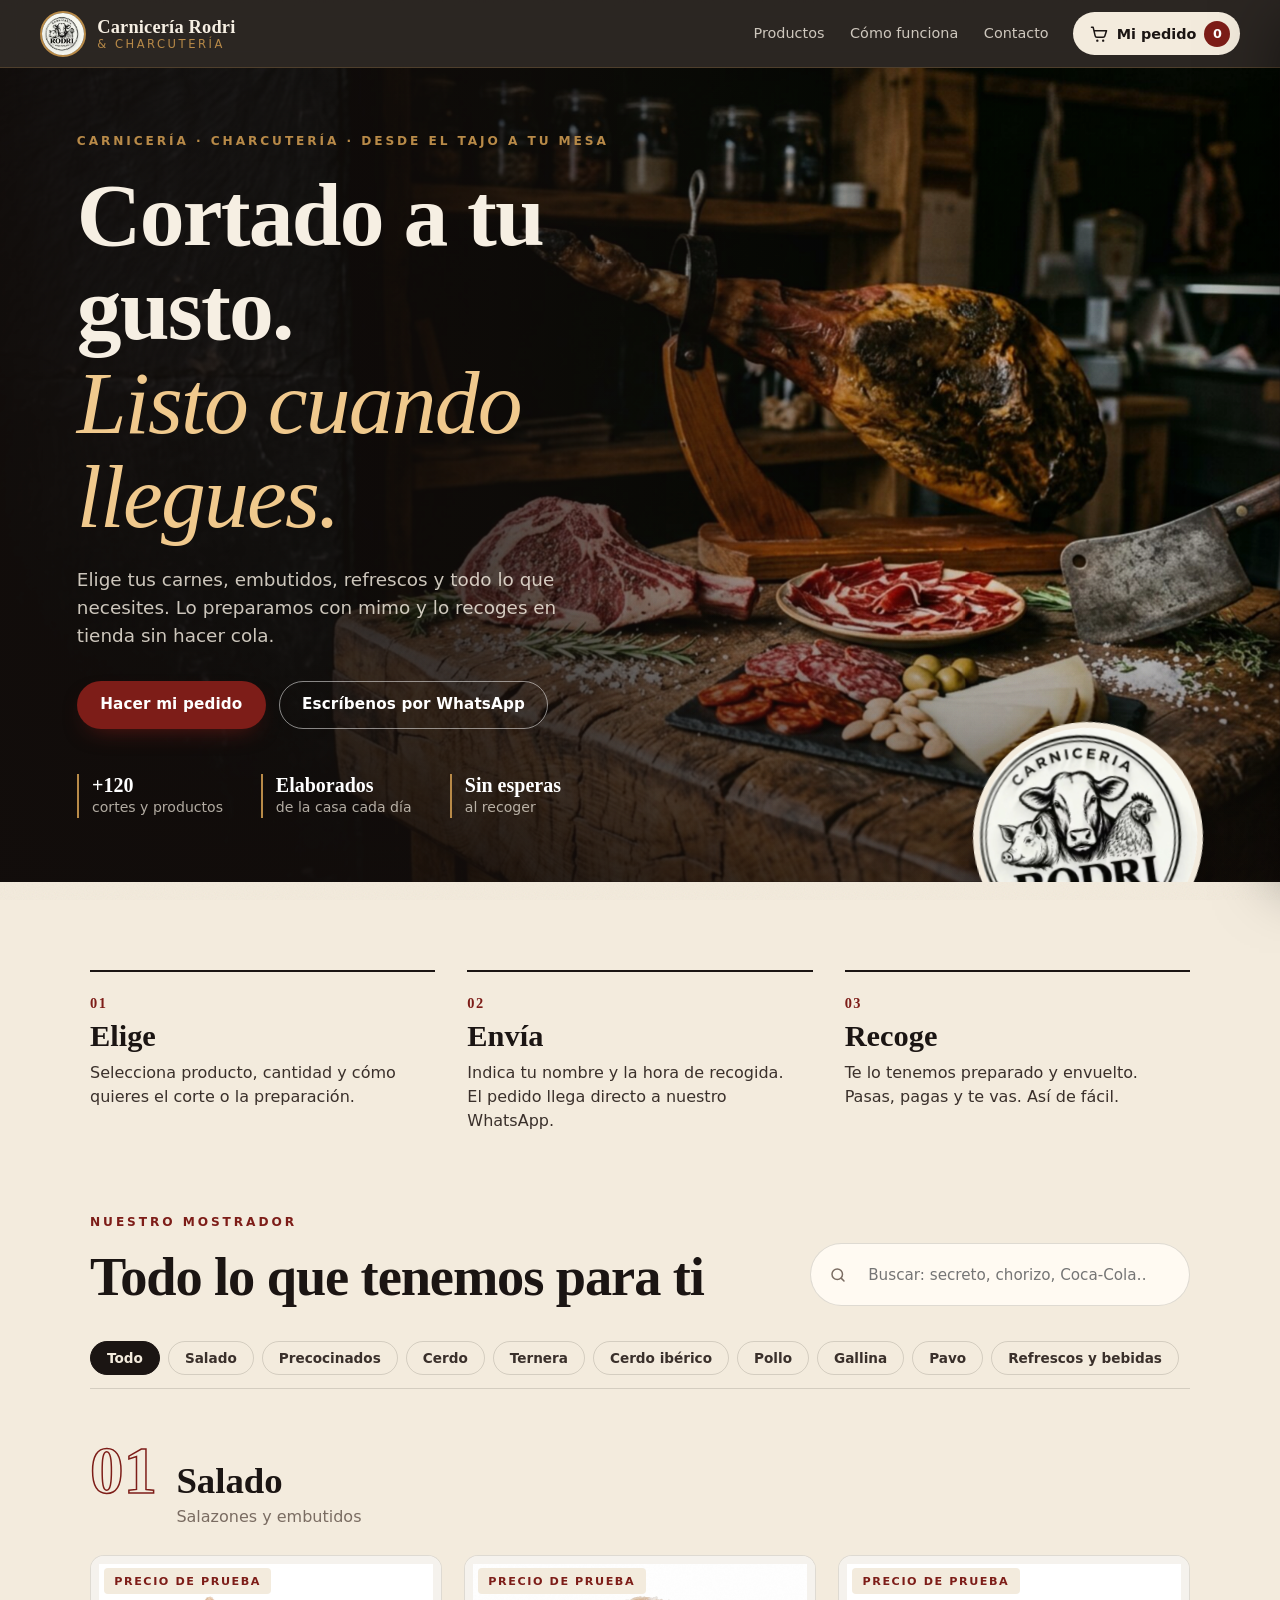
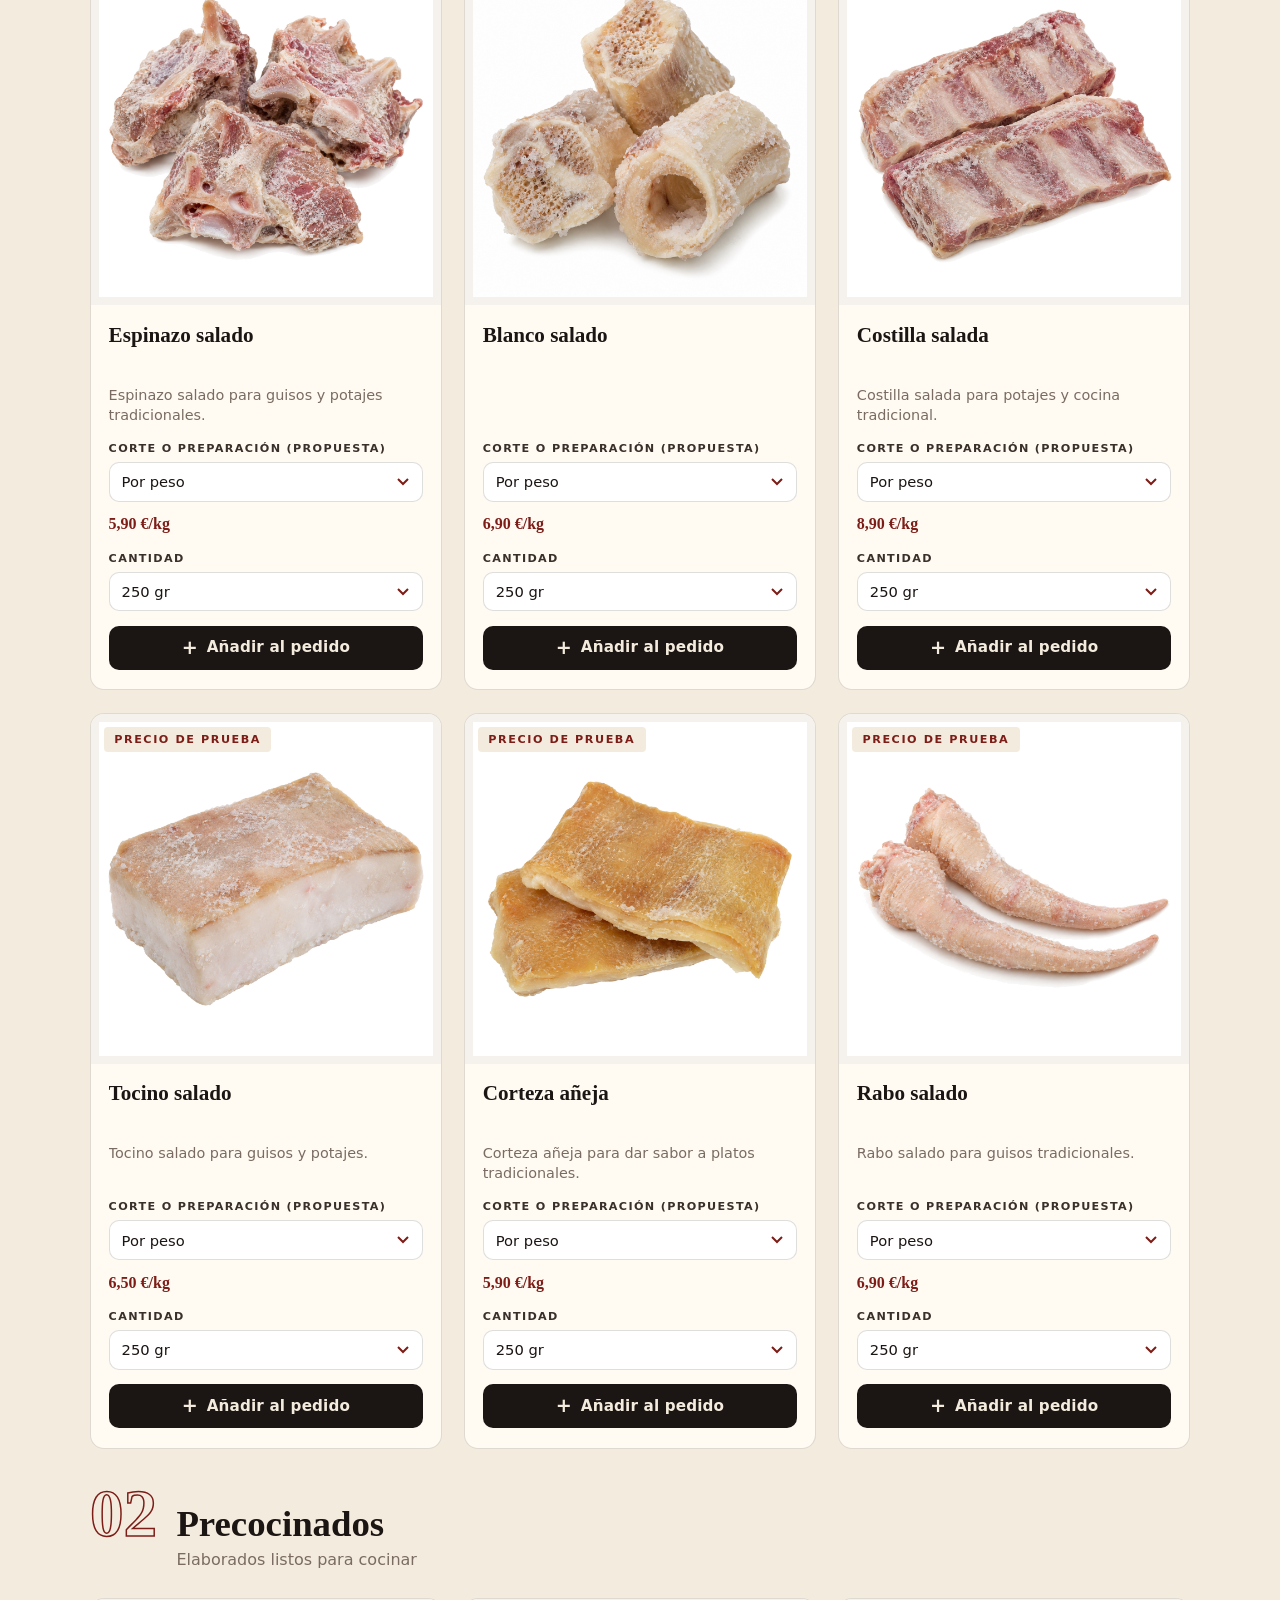
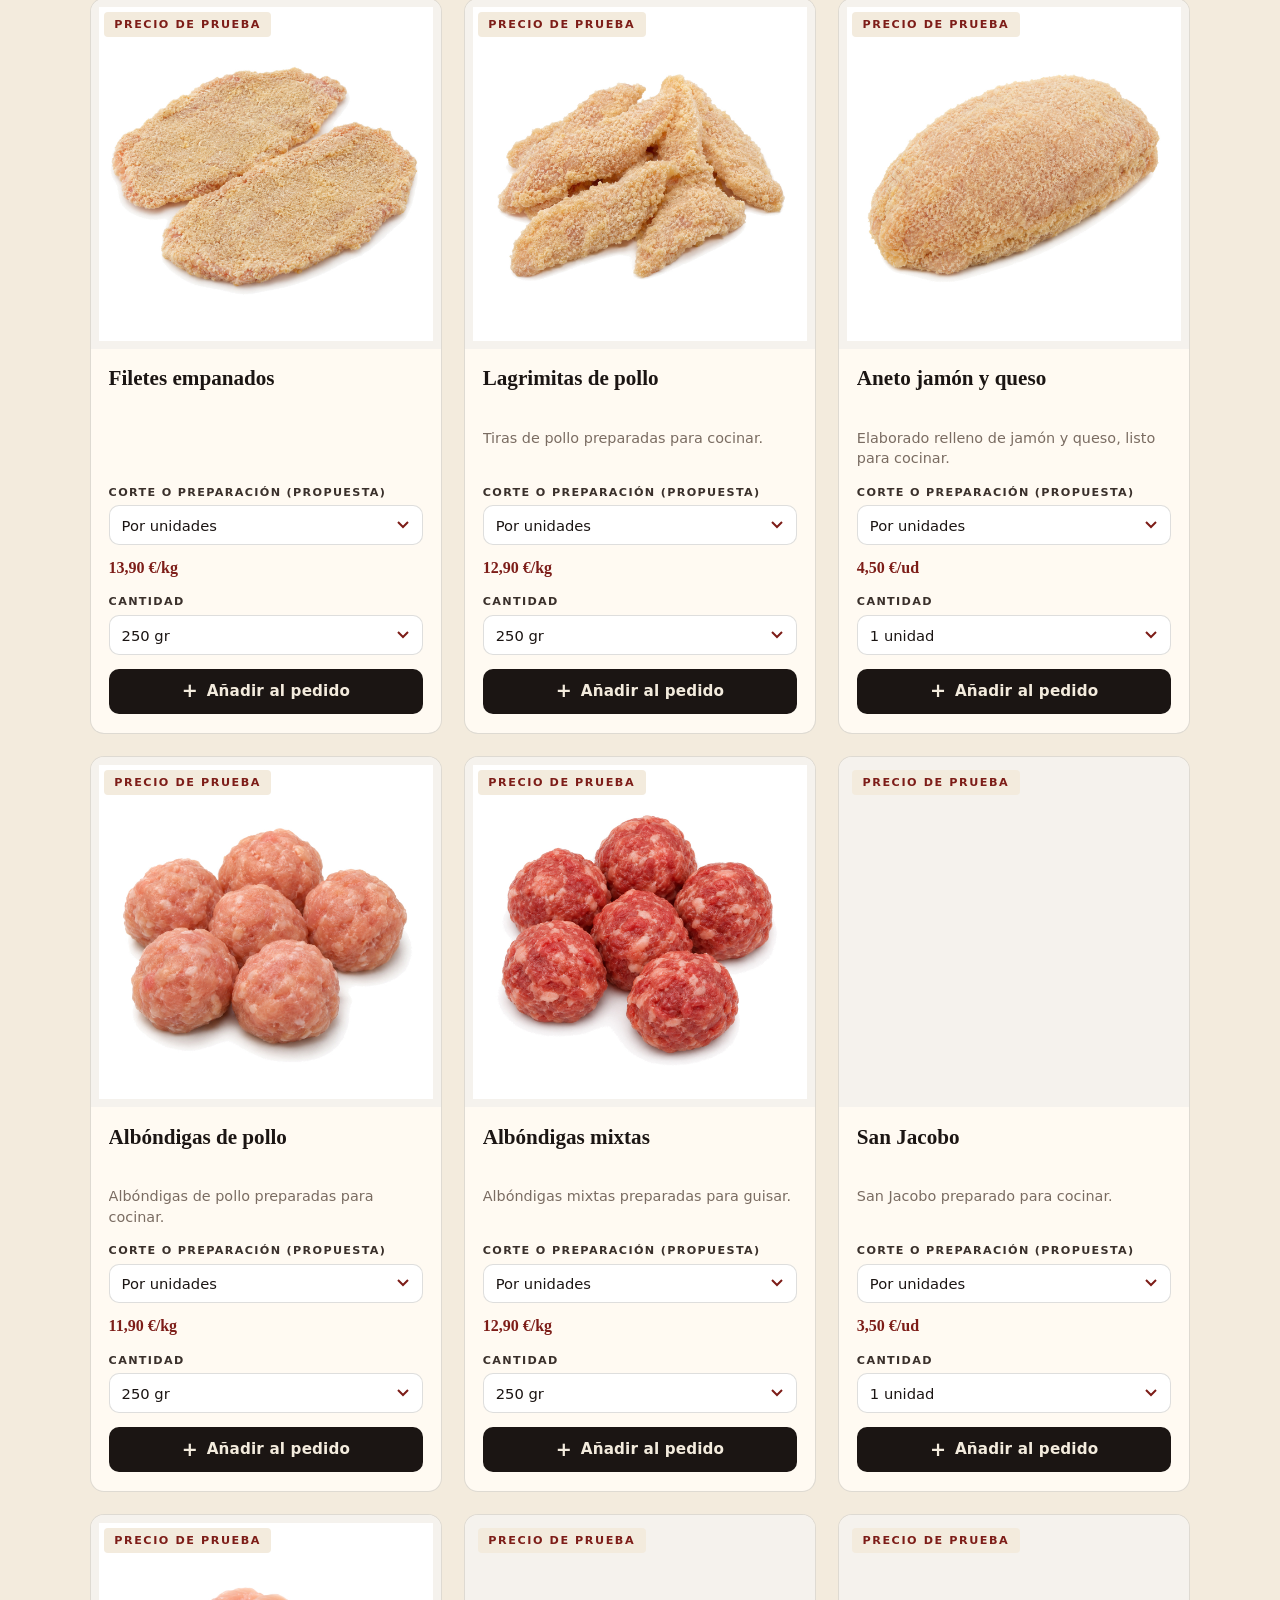
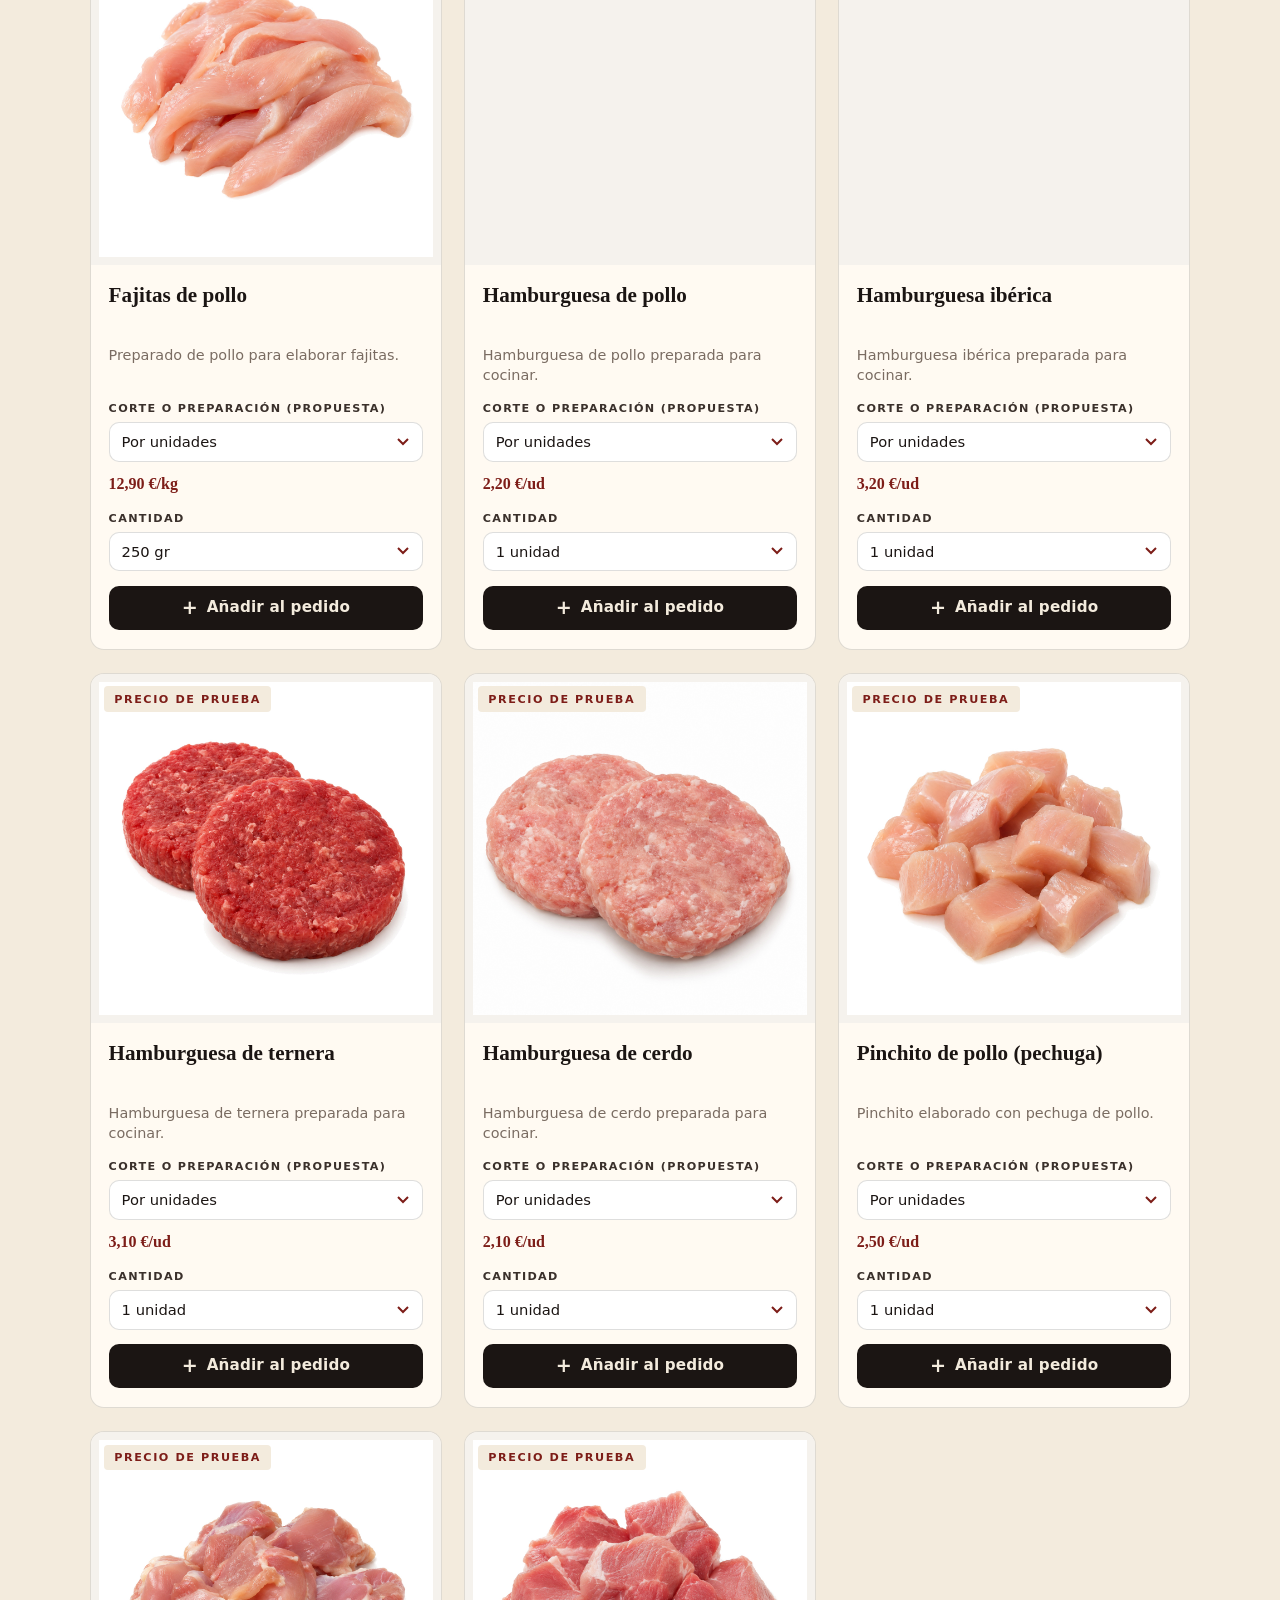
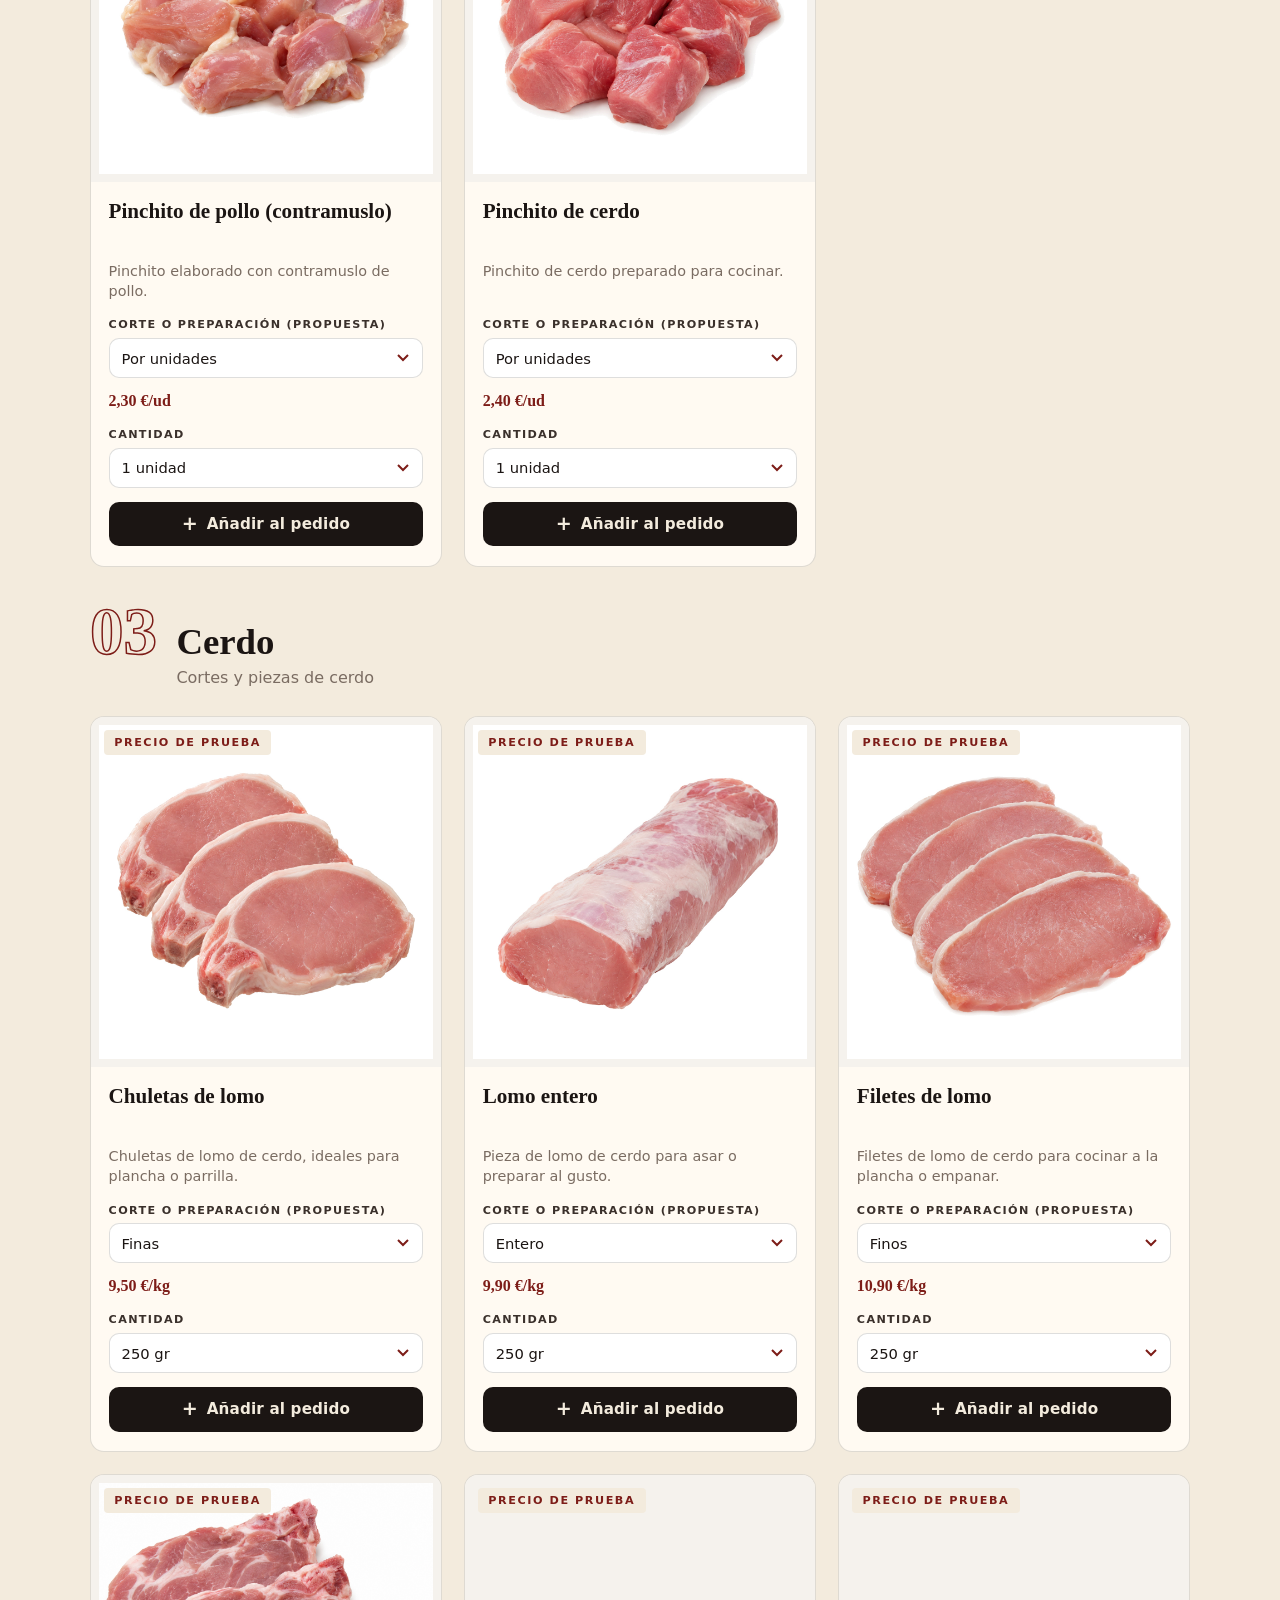
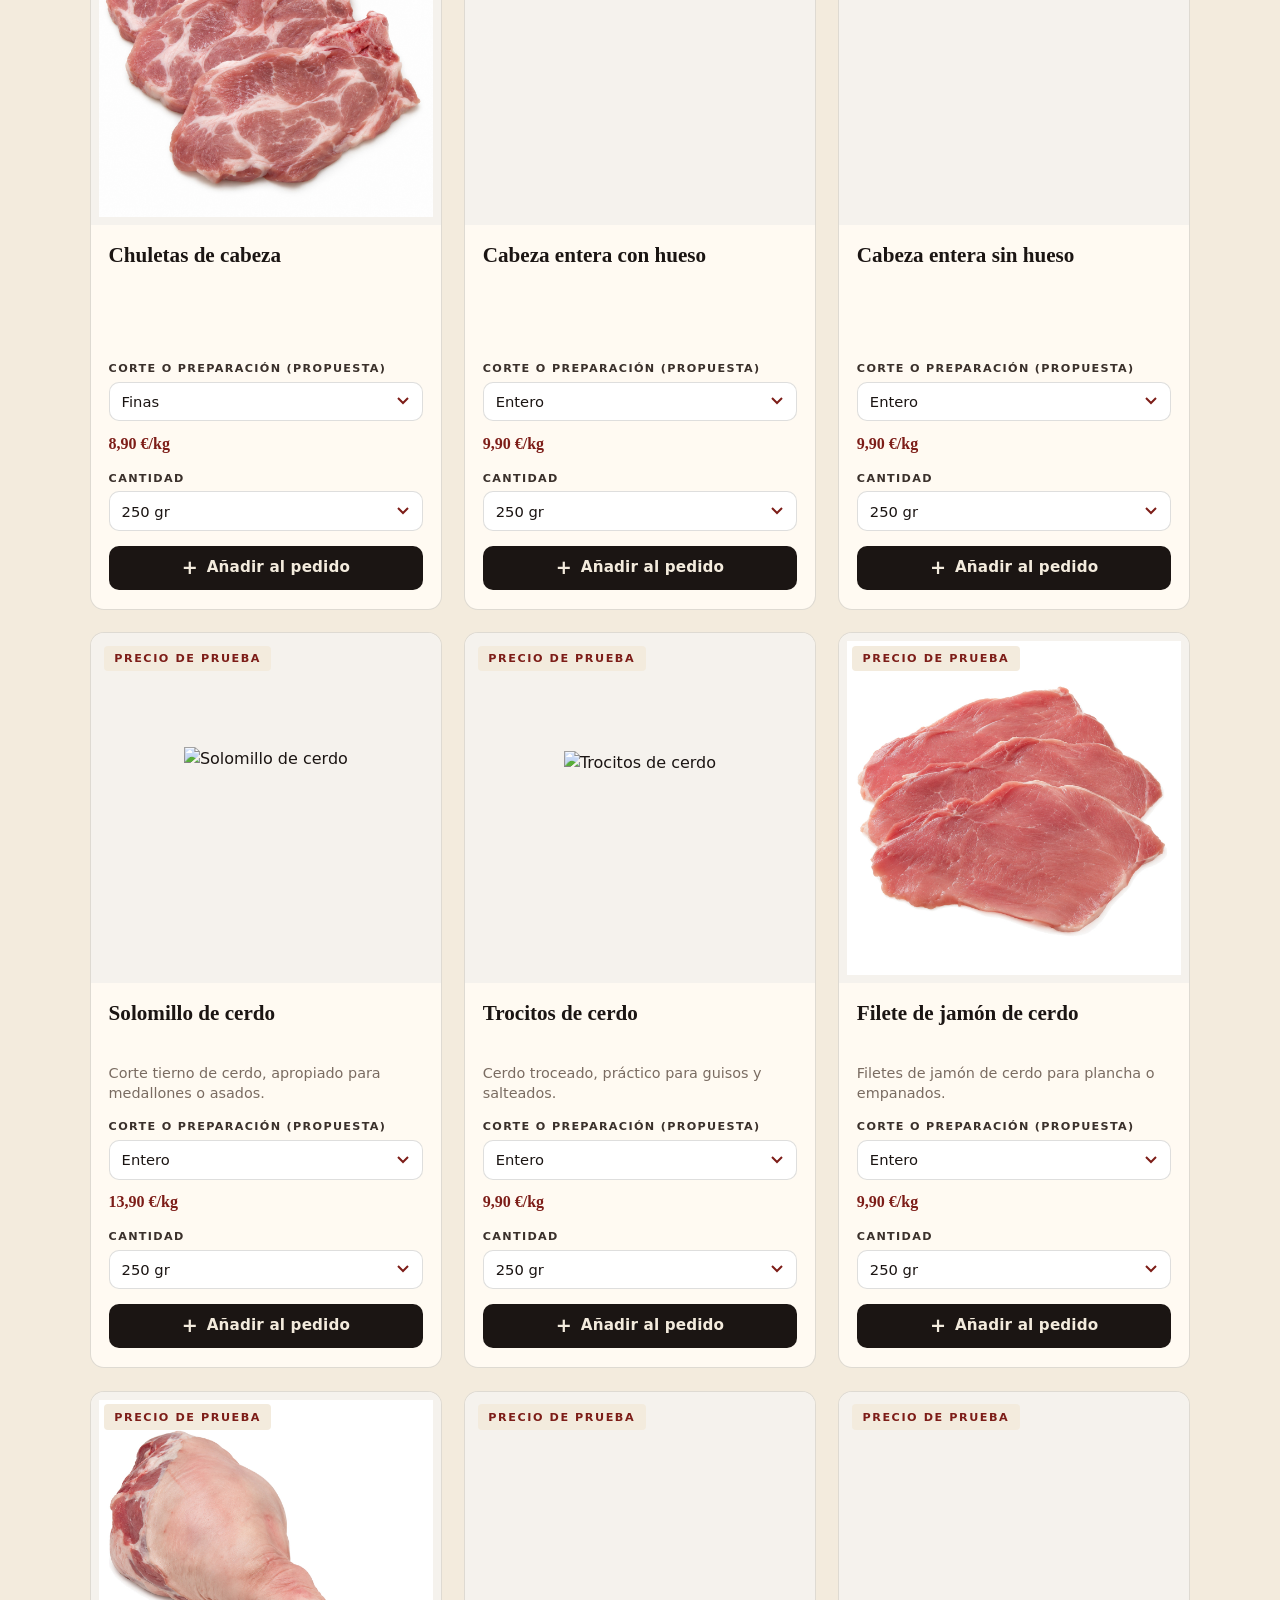
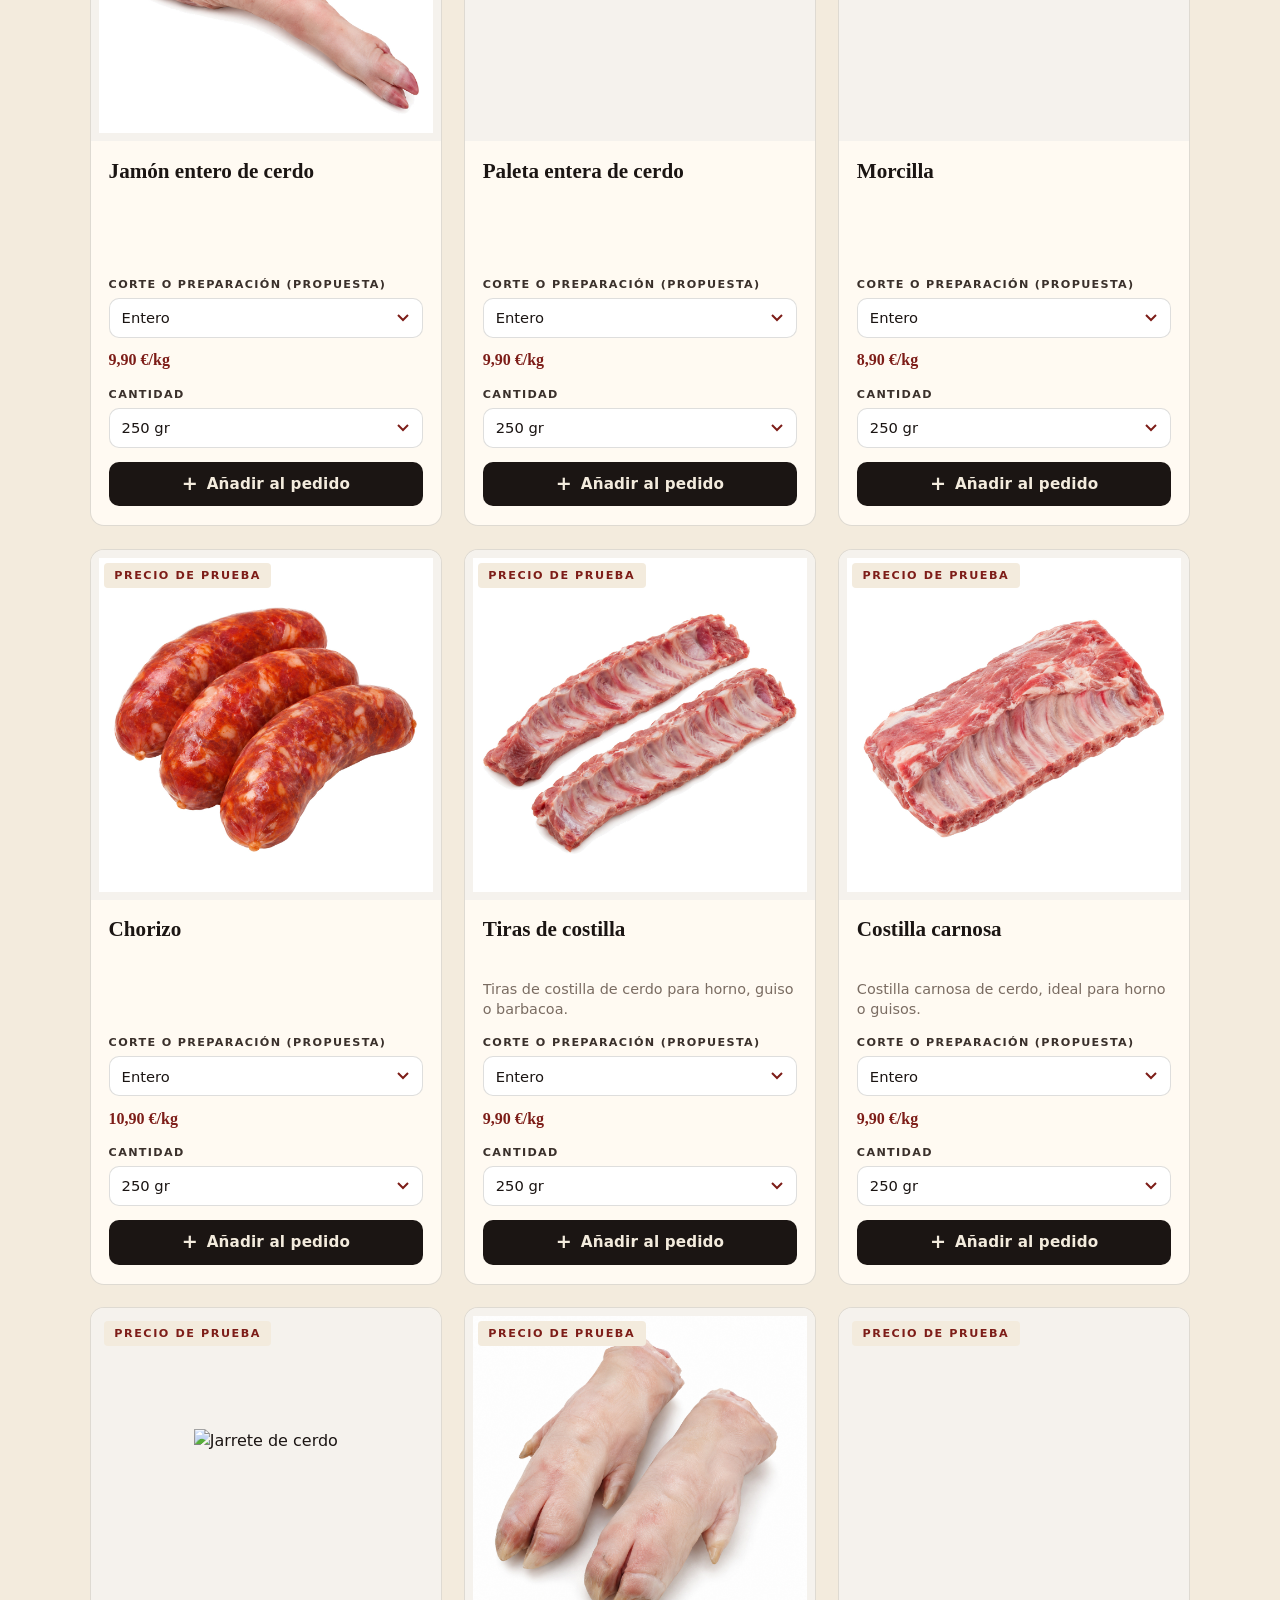
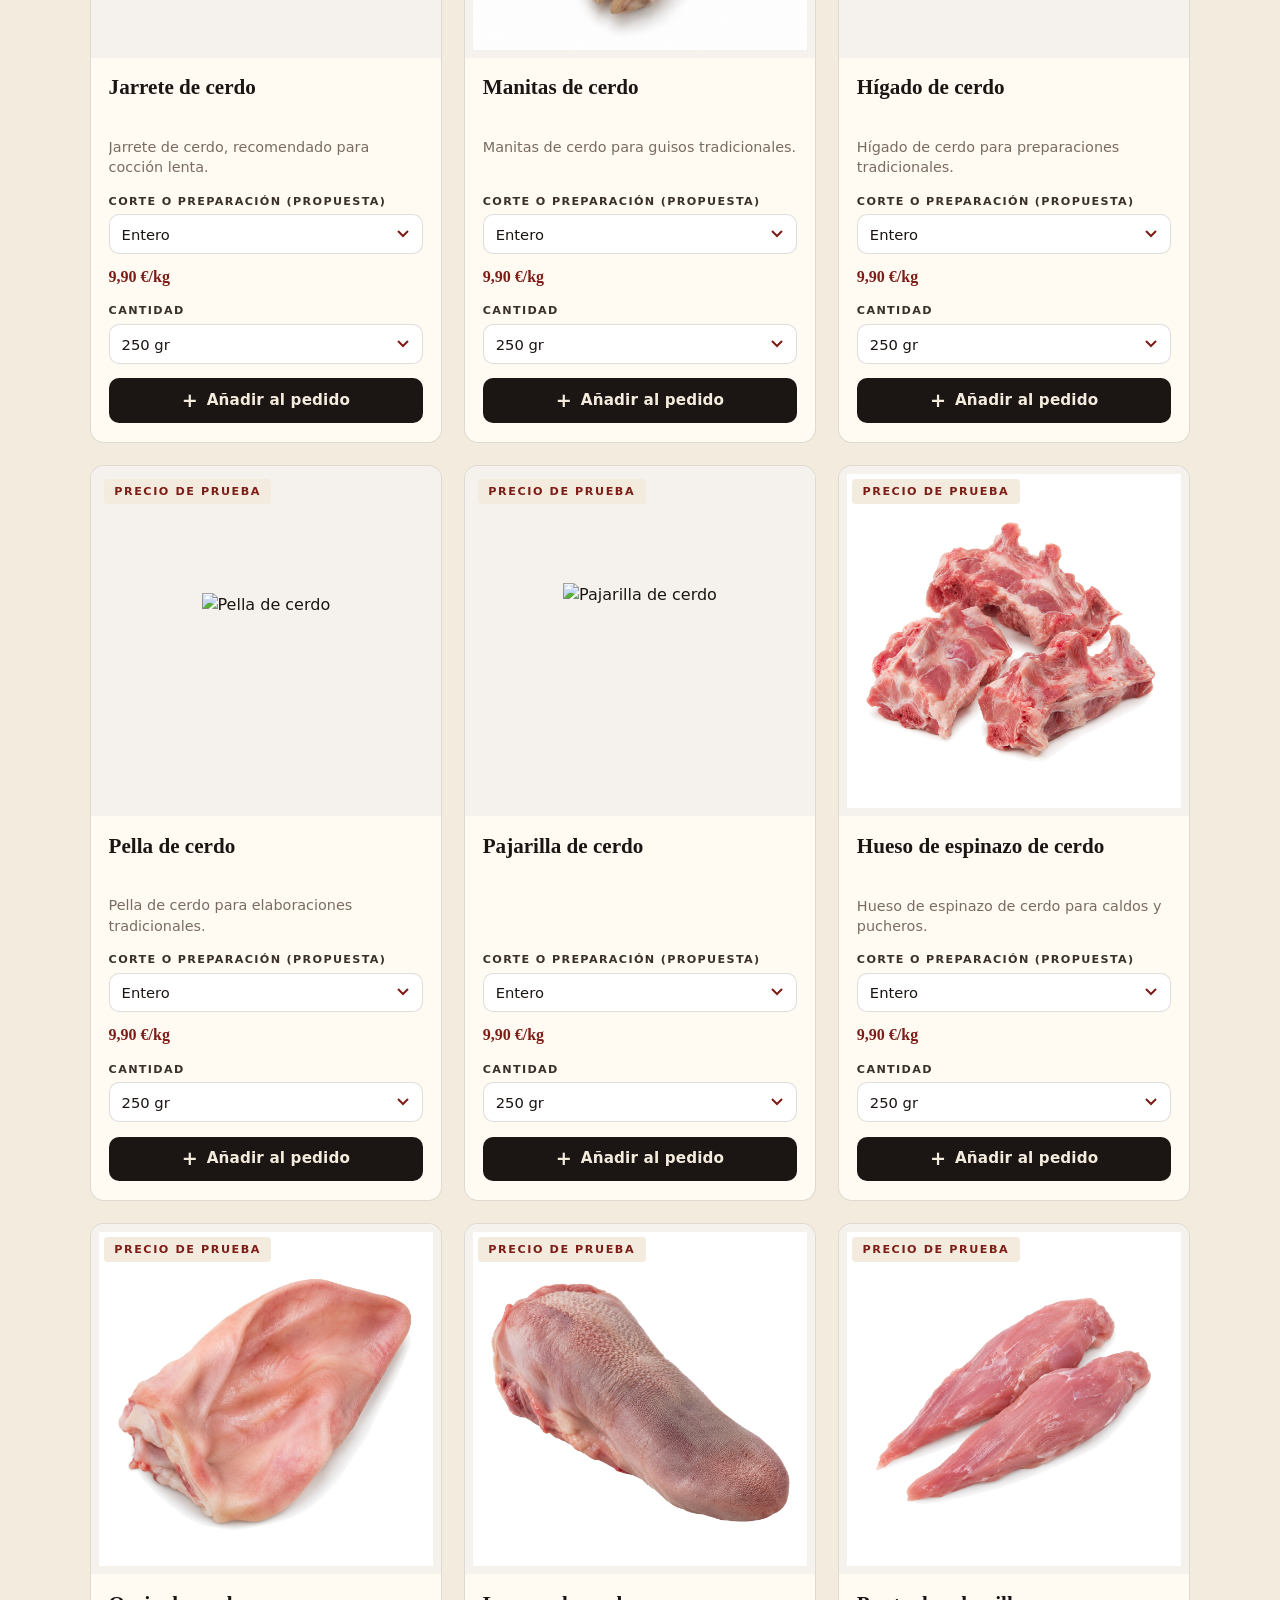
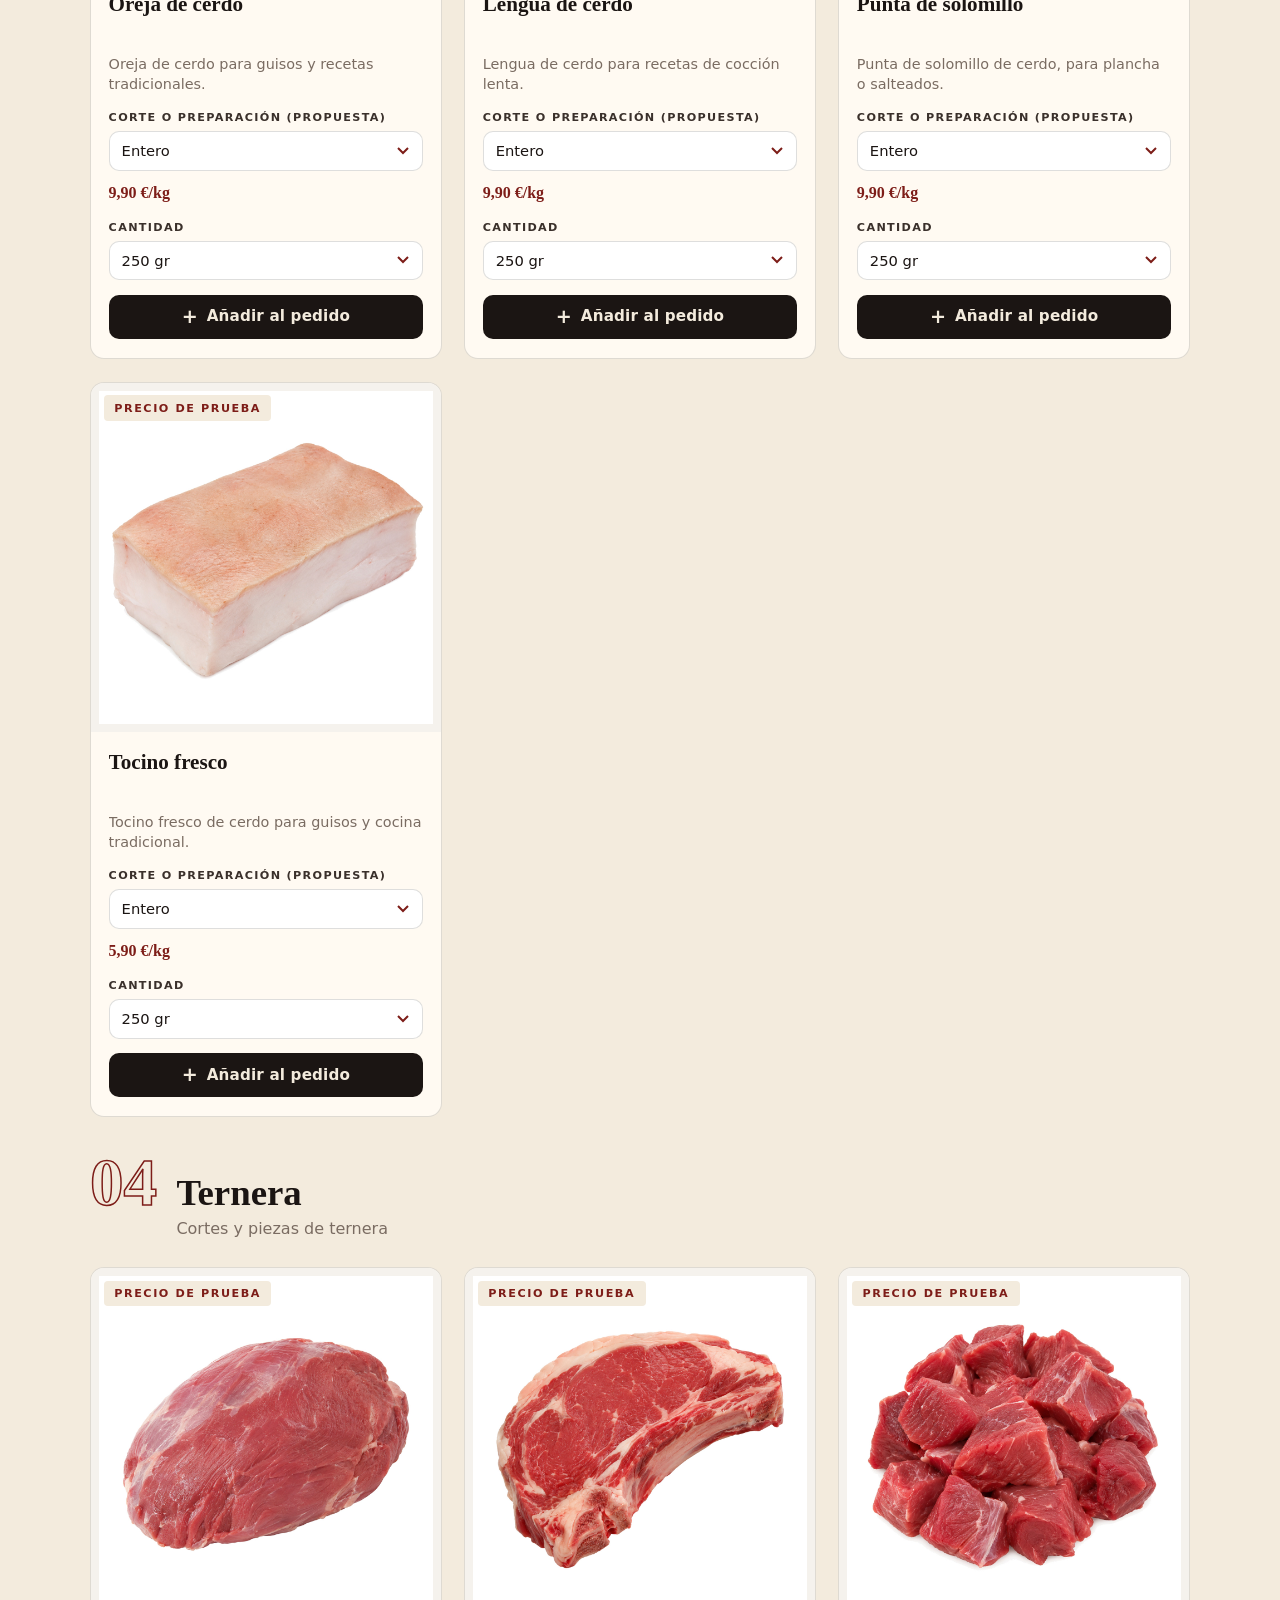
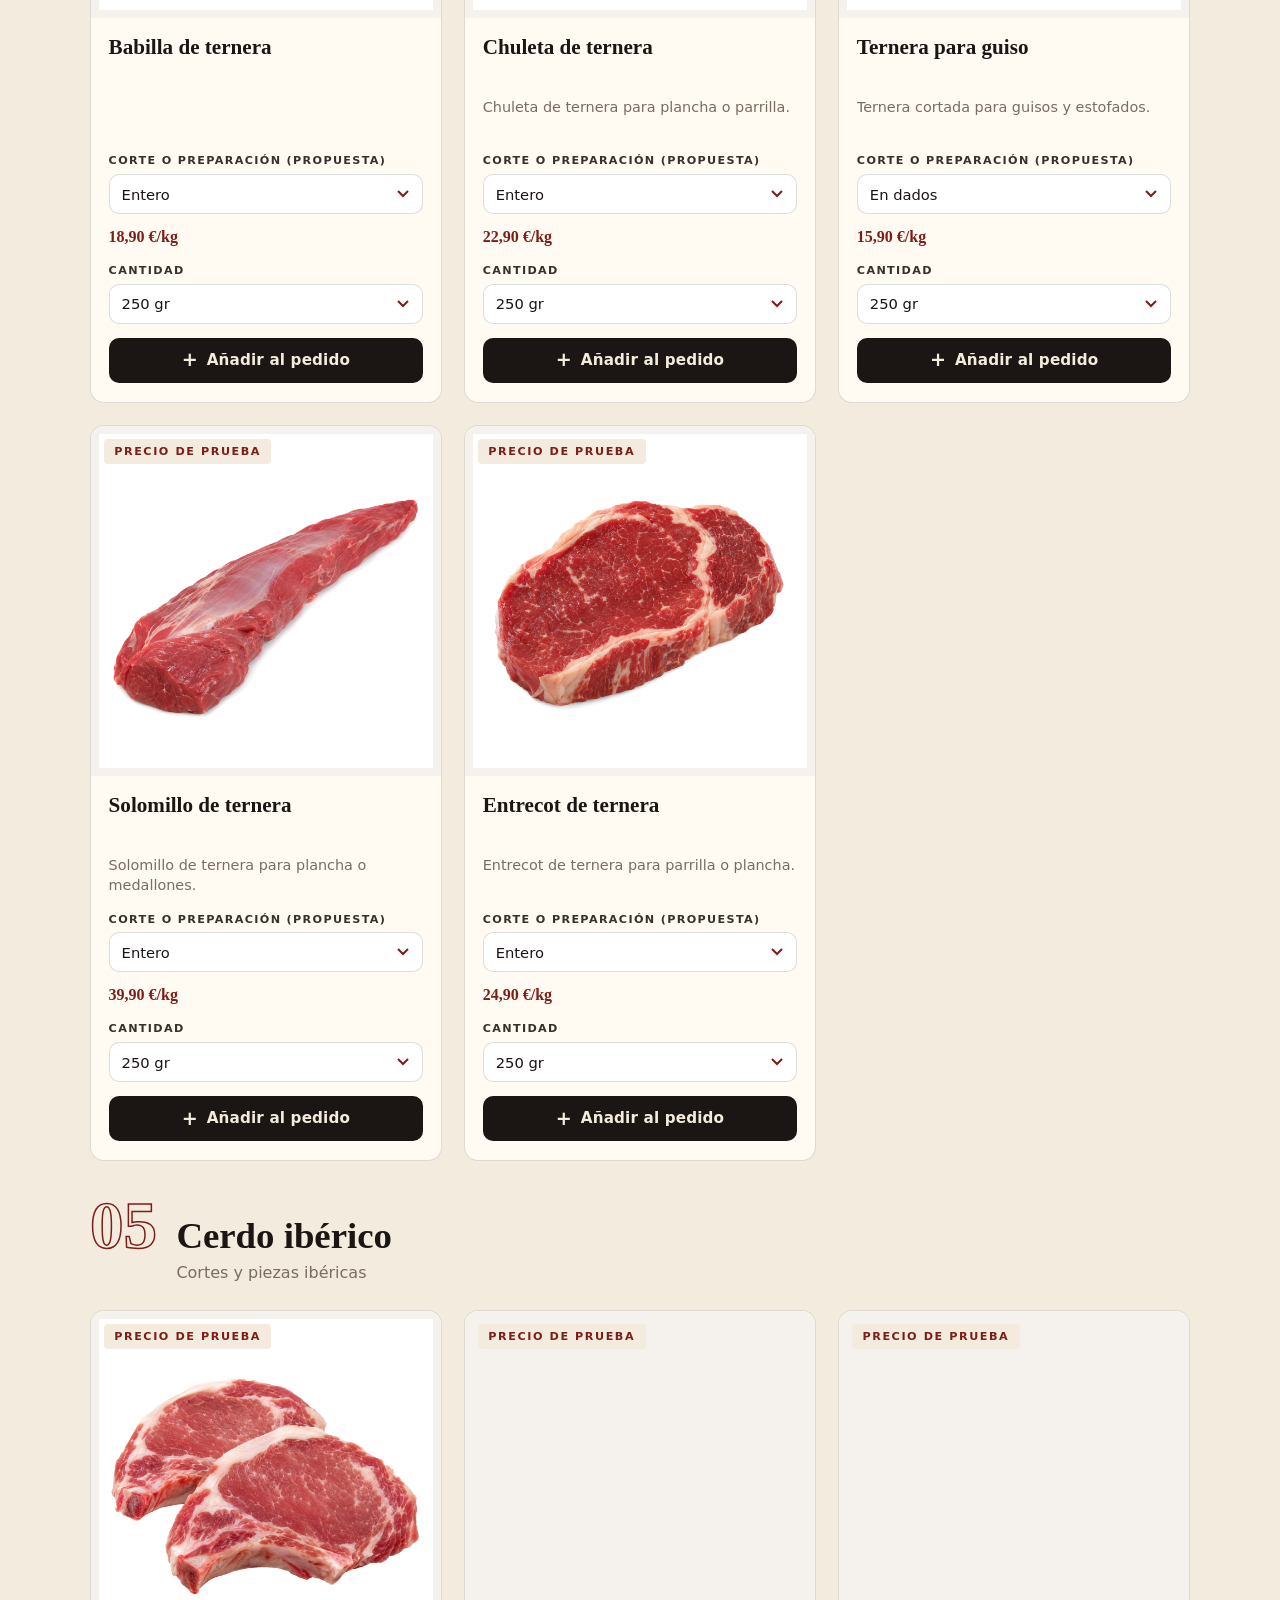
==== commit 35f9e960: "Actualizar caché para reflejar nombres editados en Supabase" ====
--- a/index.html
+++ b/index.html
@@ -272,6 +272,6 @@
 
 <script src="js/catalogo.js?v=3.8"></script>
 <script src="https://challenges.cloudflare.com/turnstile/v0/api.js?render=explicit" defer></script>
-<script src="js/app.js?v=4.28" defer></script>
+<script src="js/app.js?v=4.29" defer></script>
 </body>
 </html>
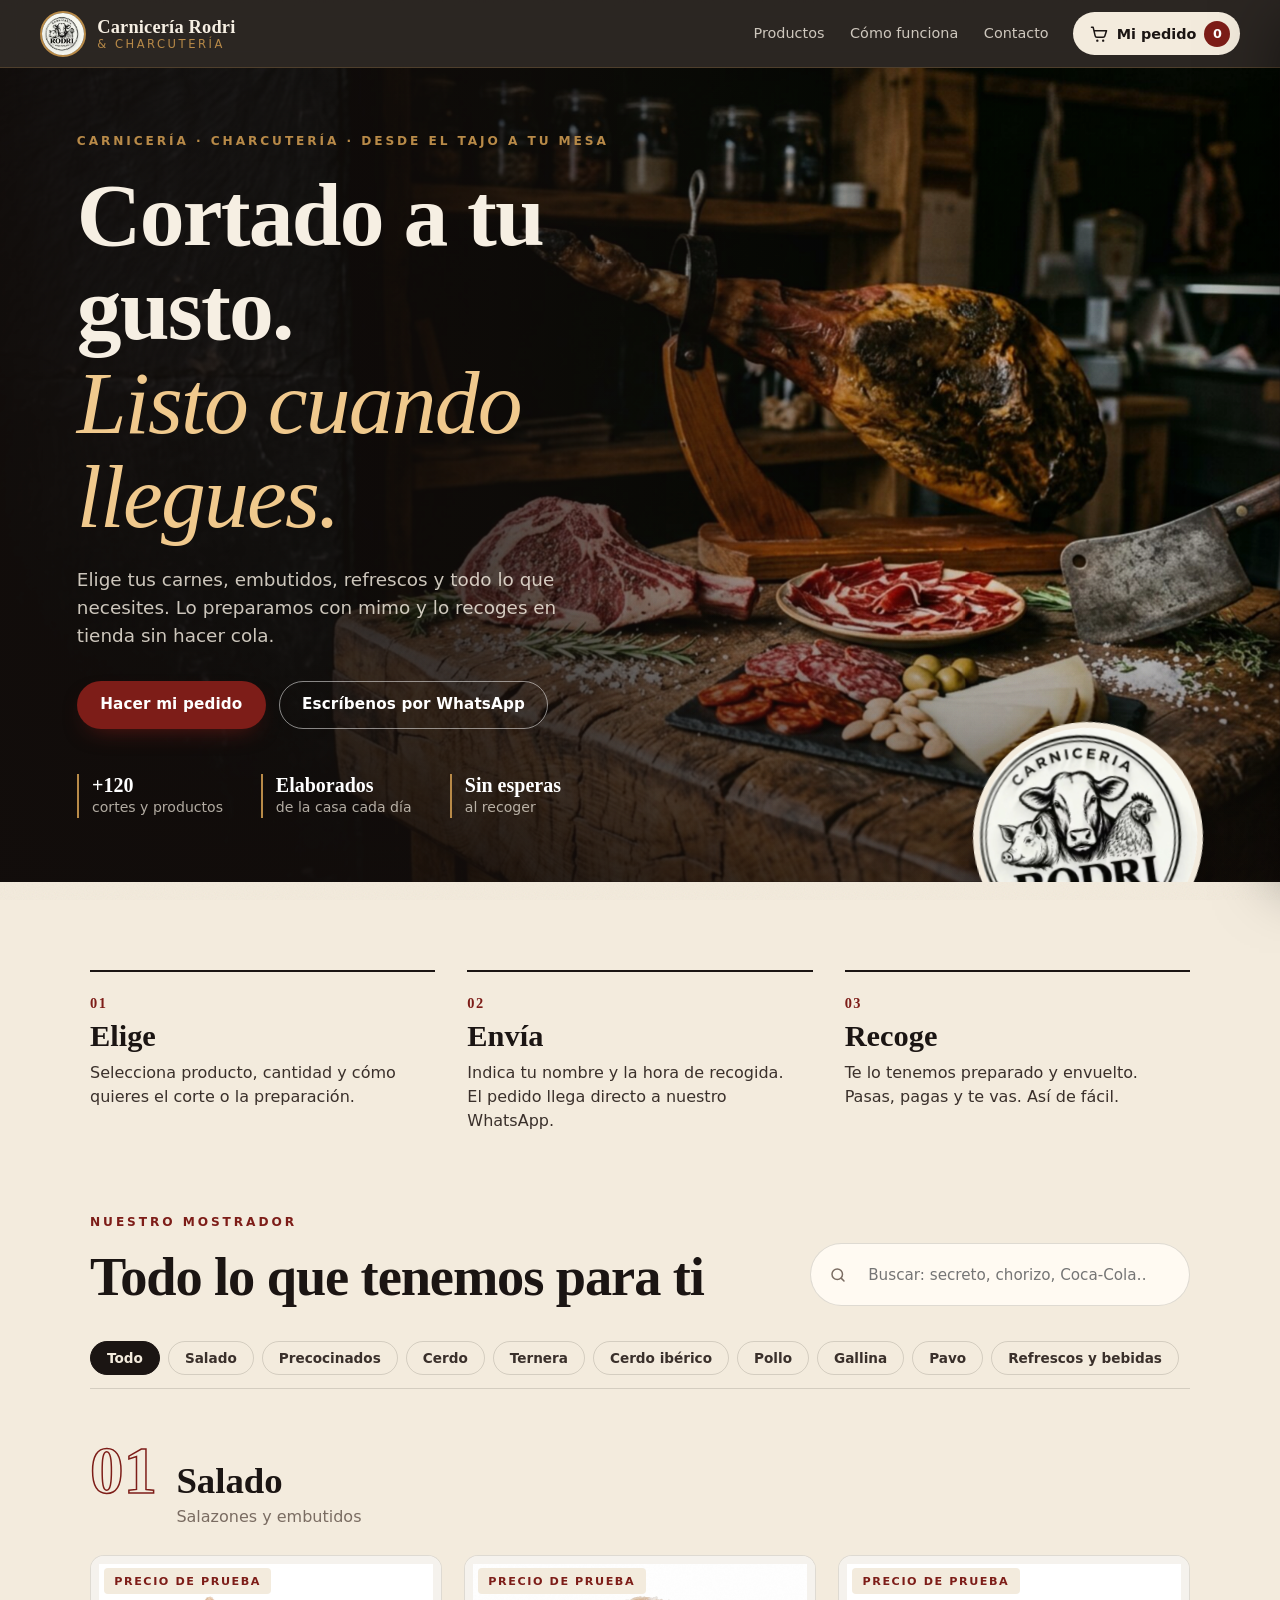
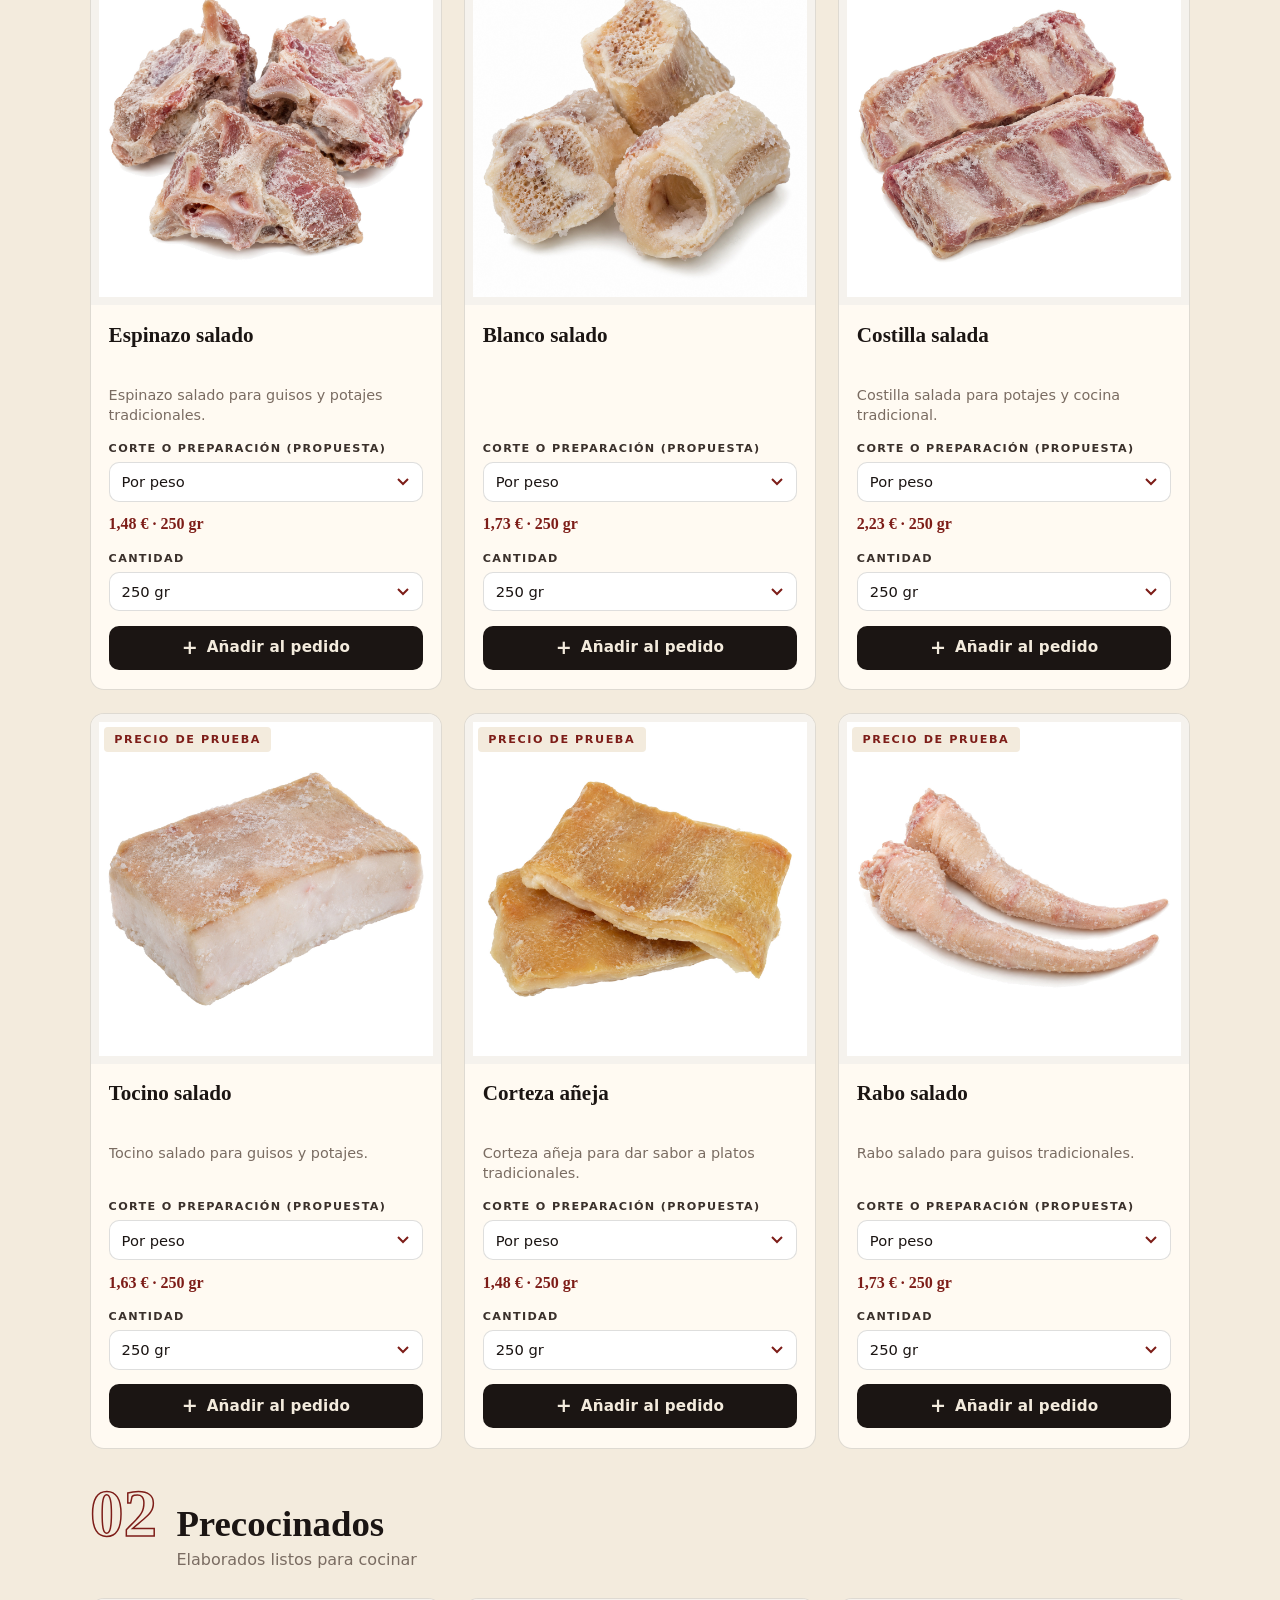
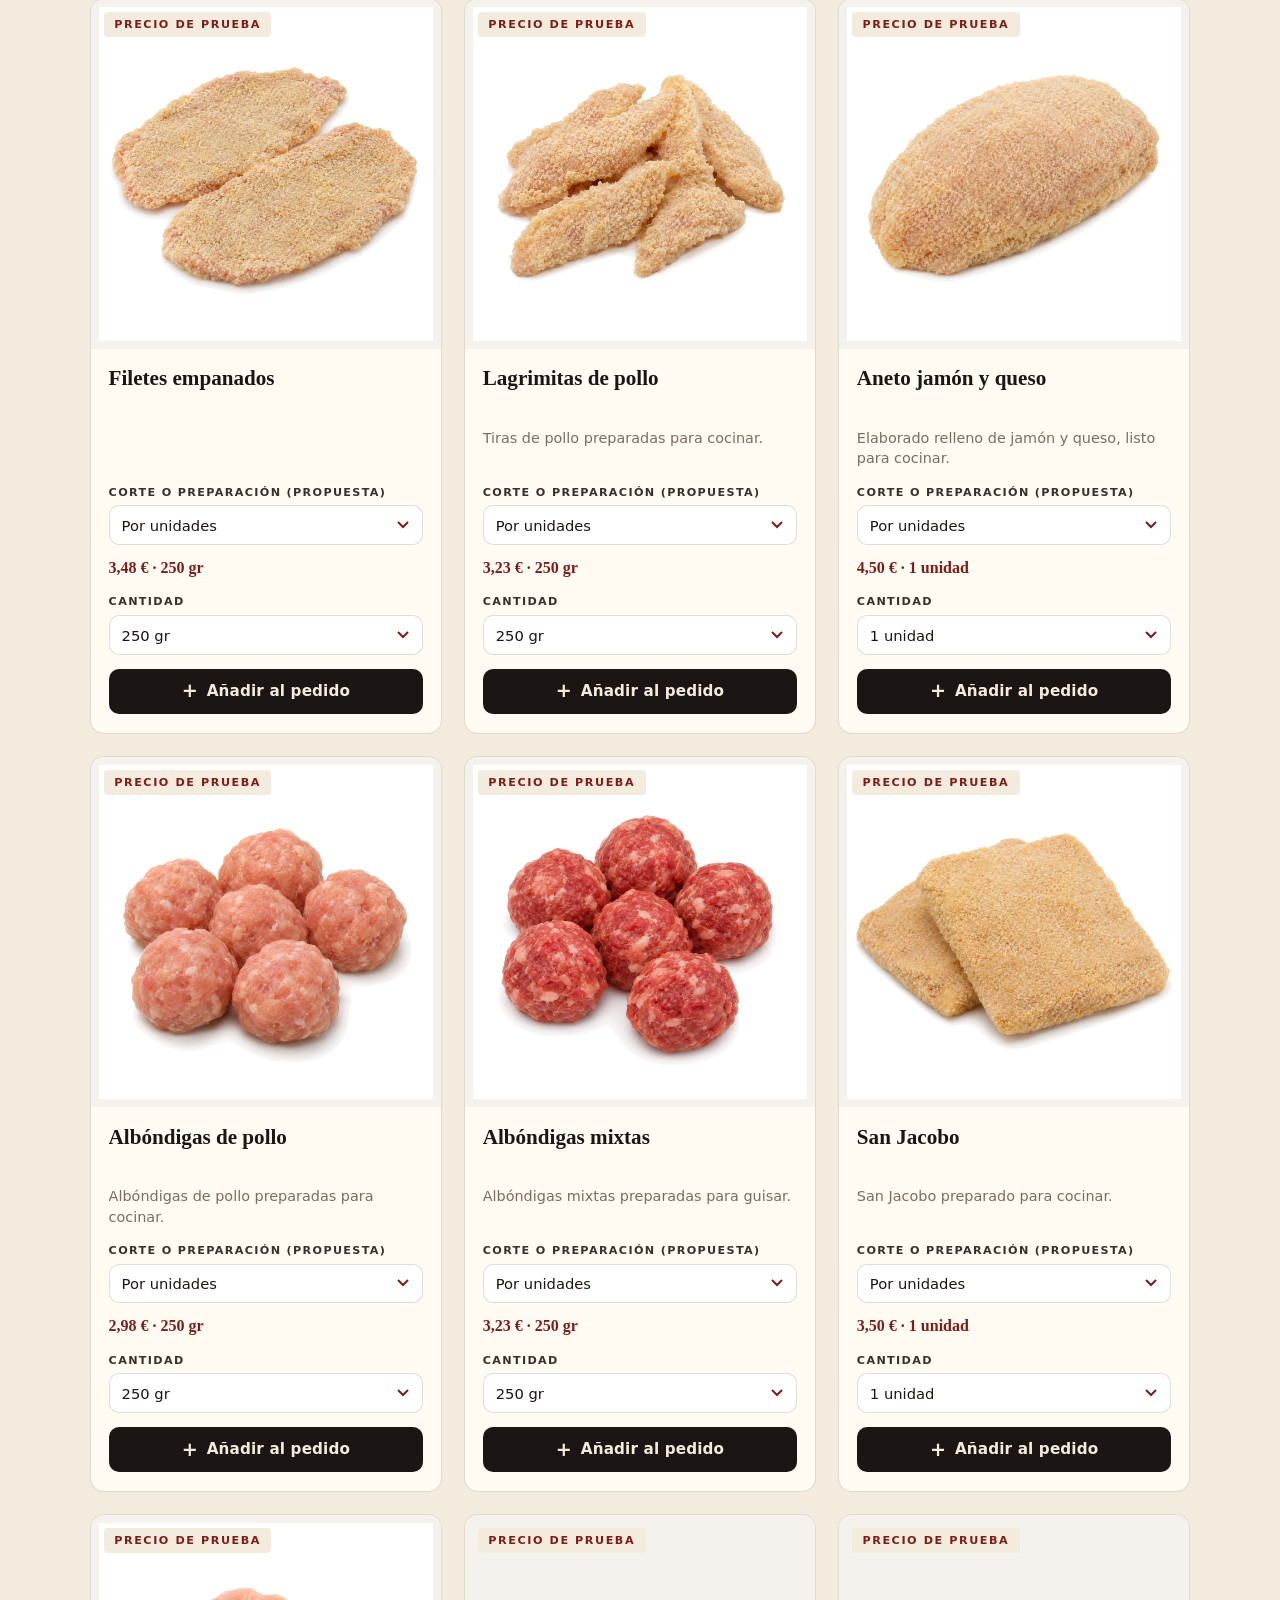
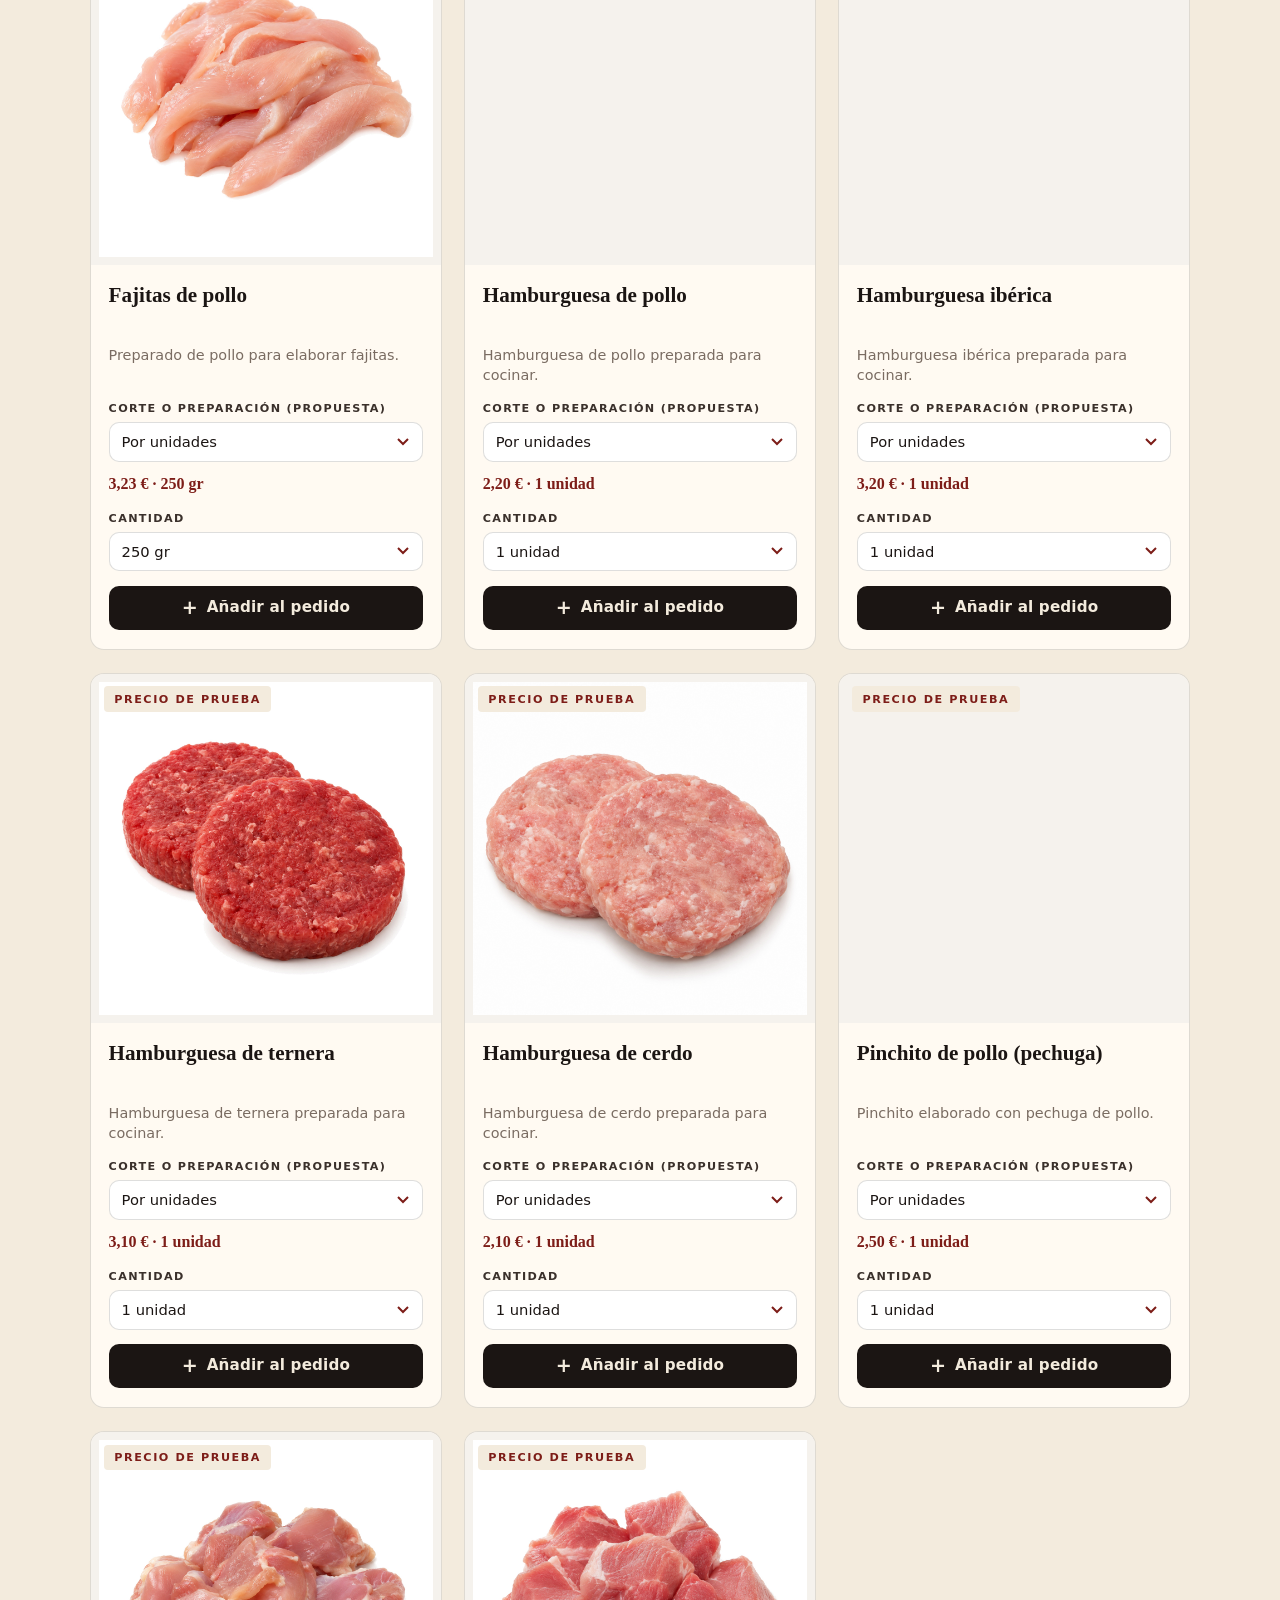
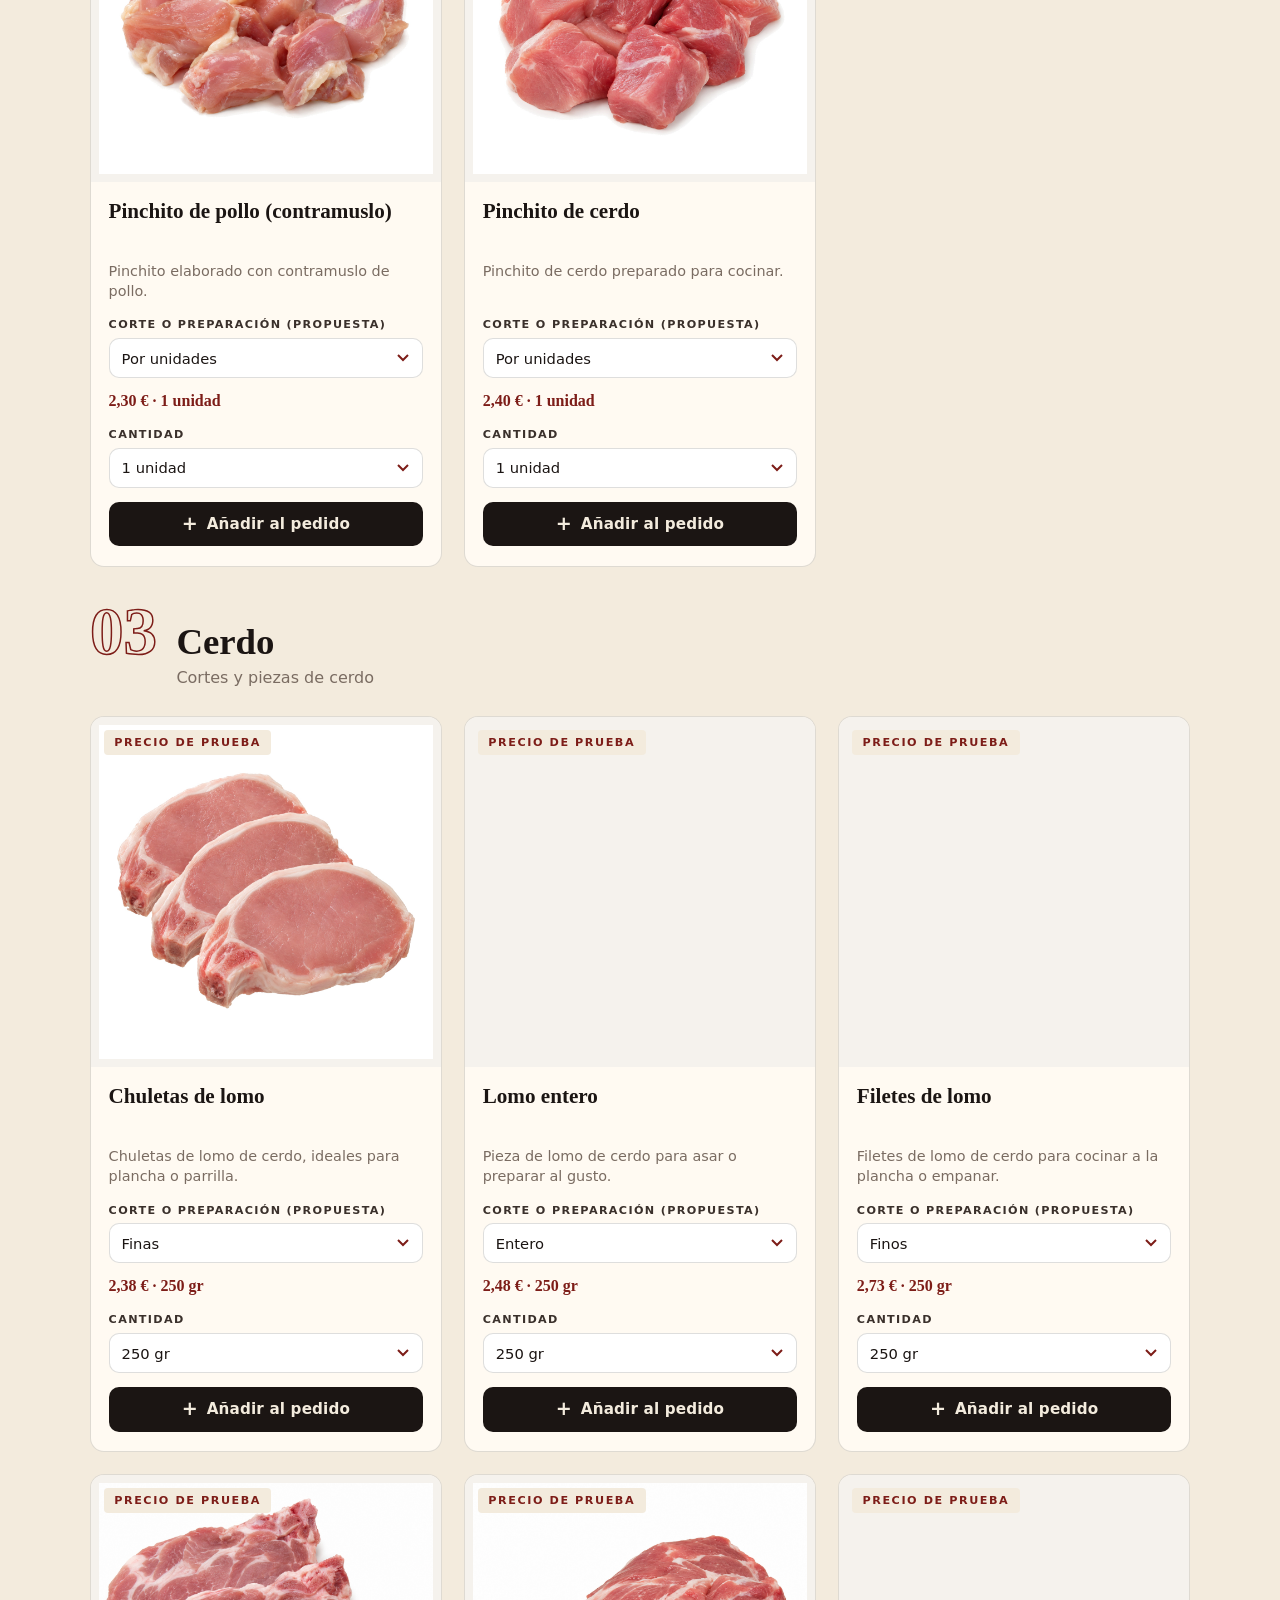
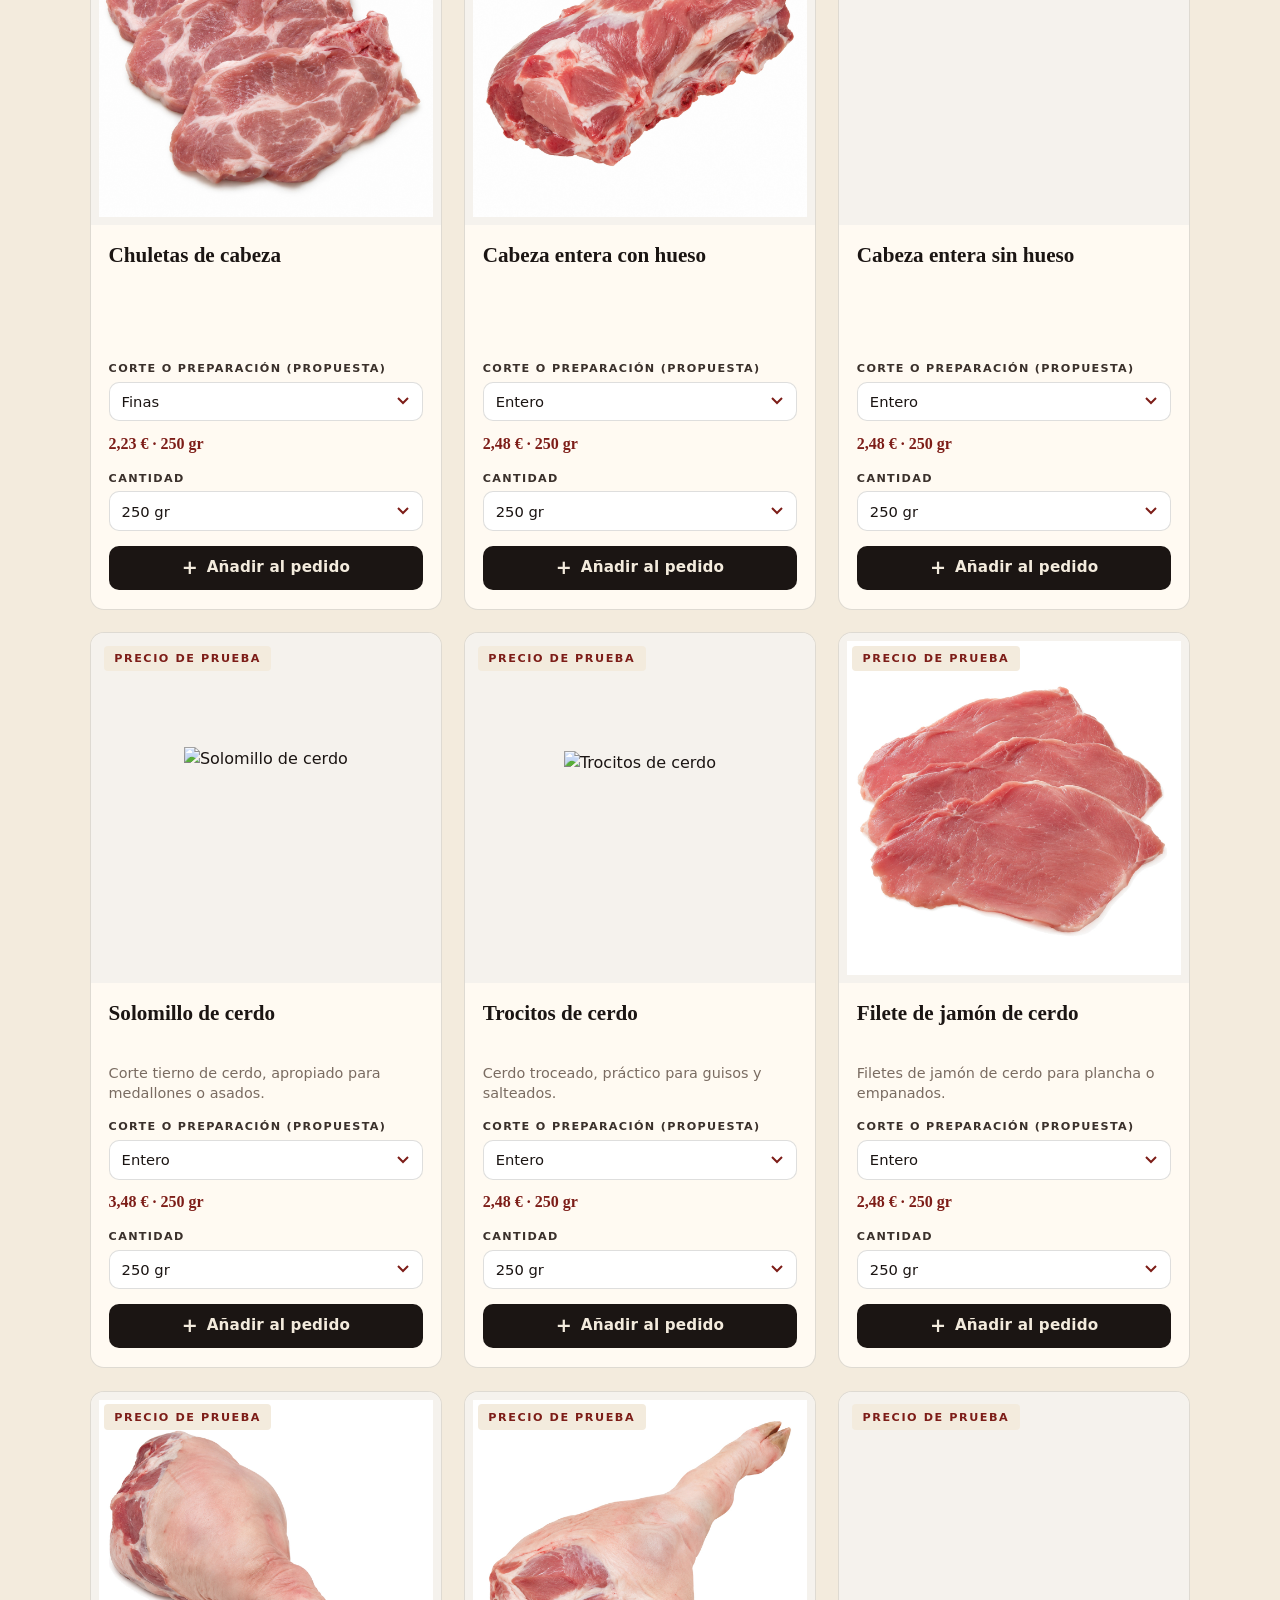
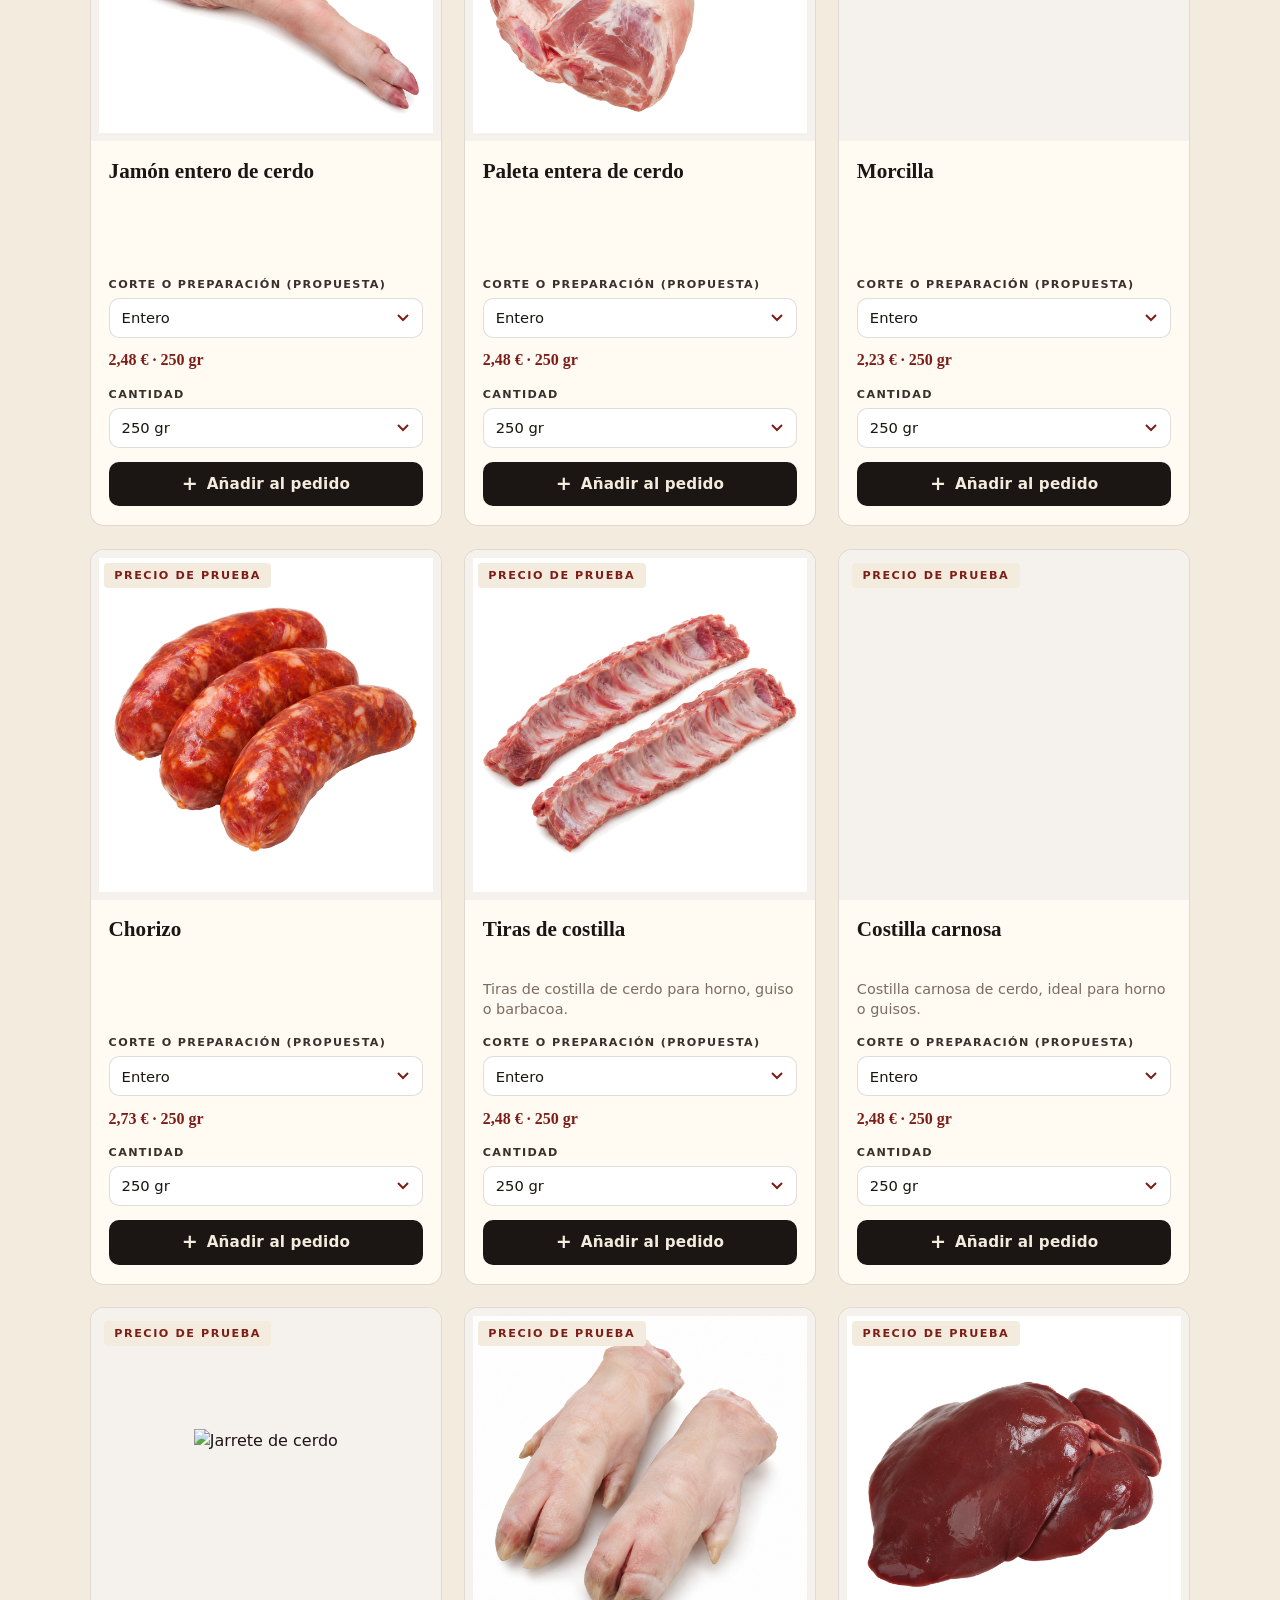
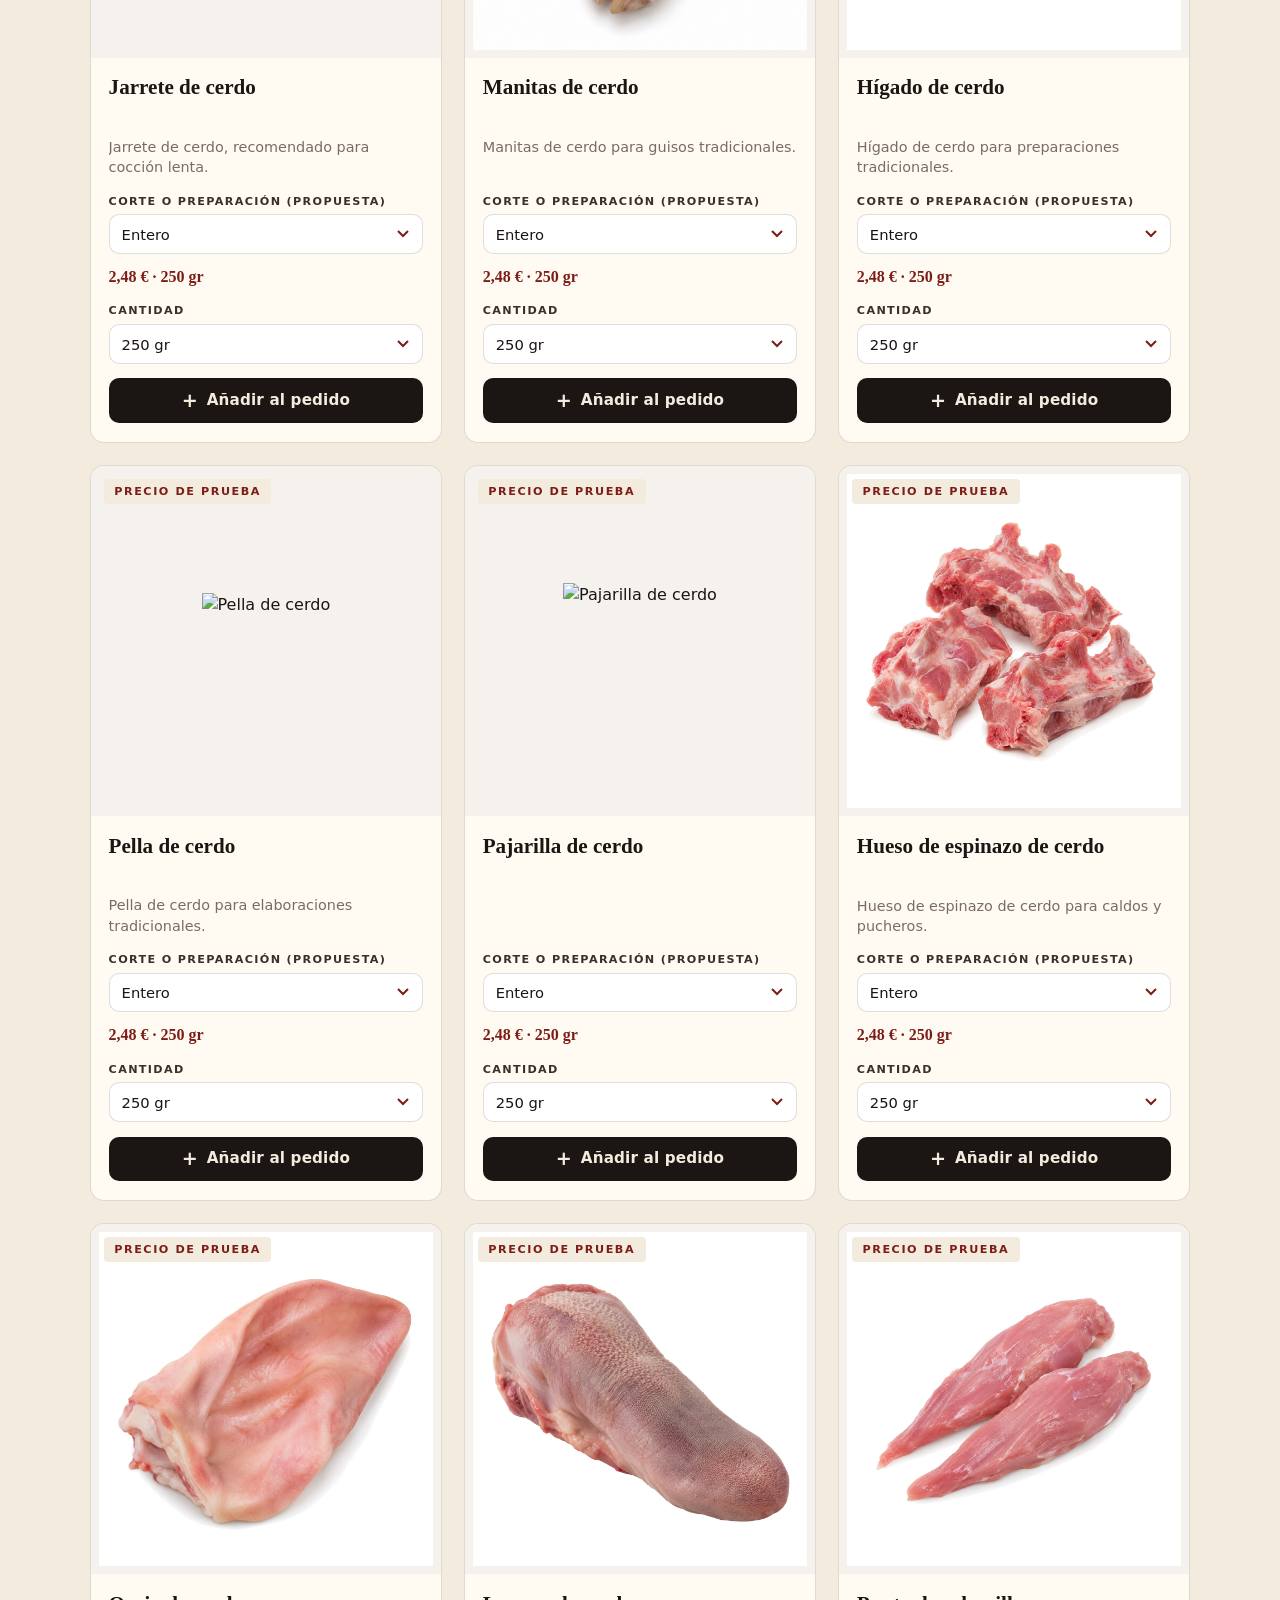
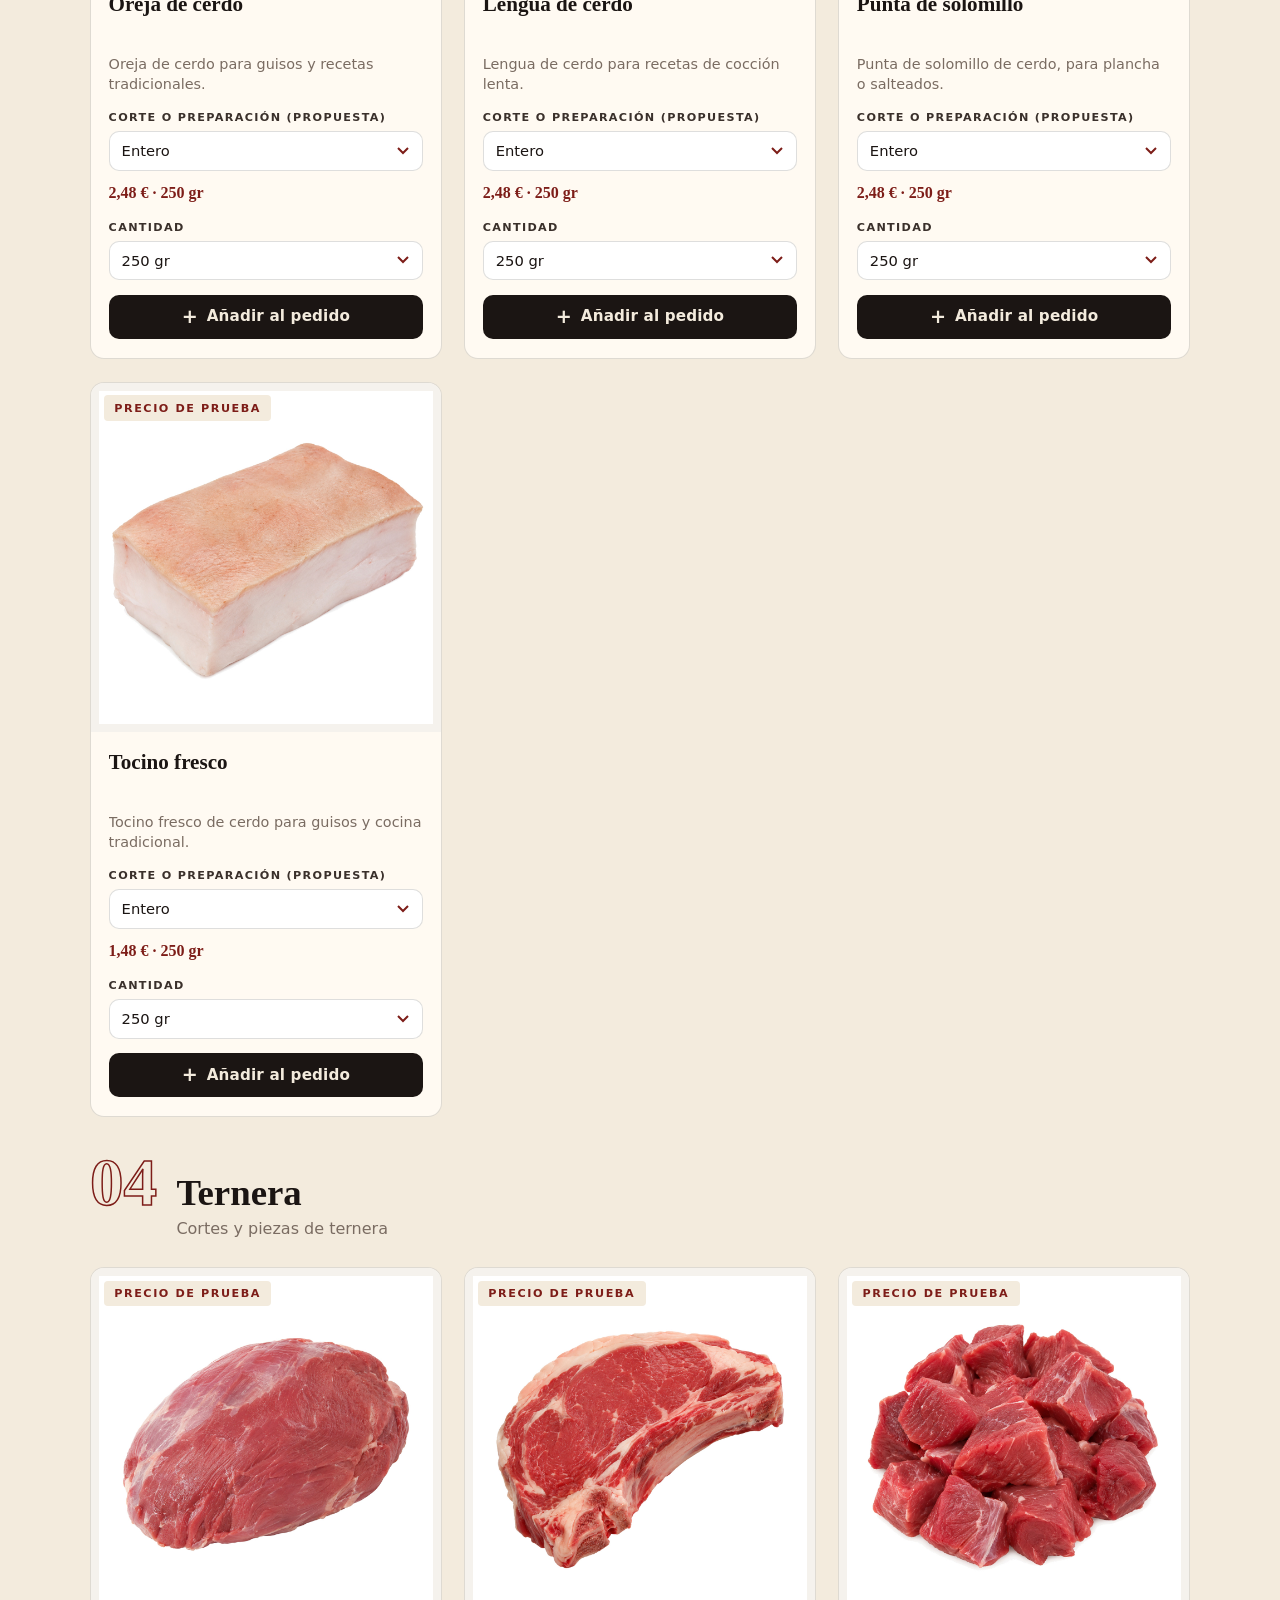
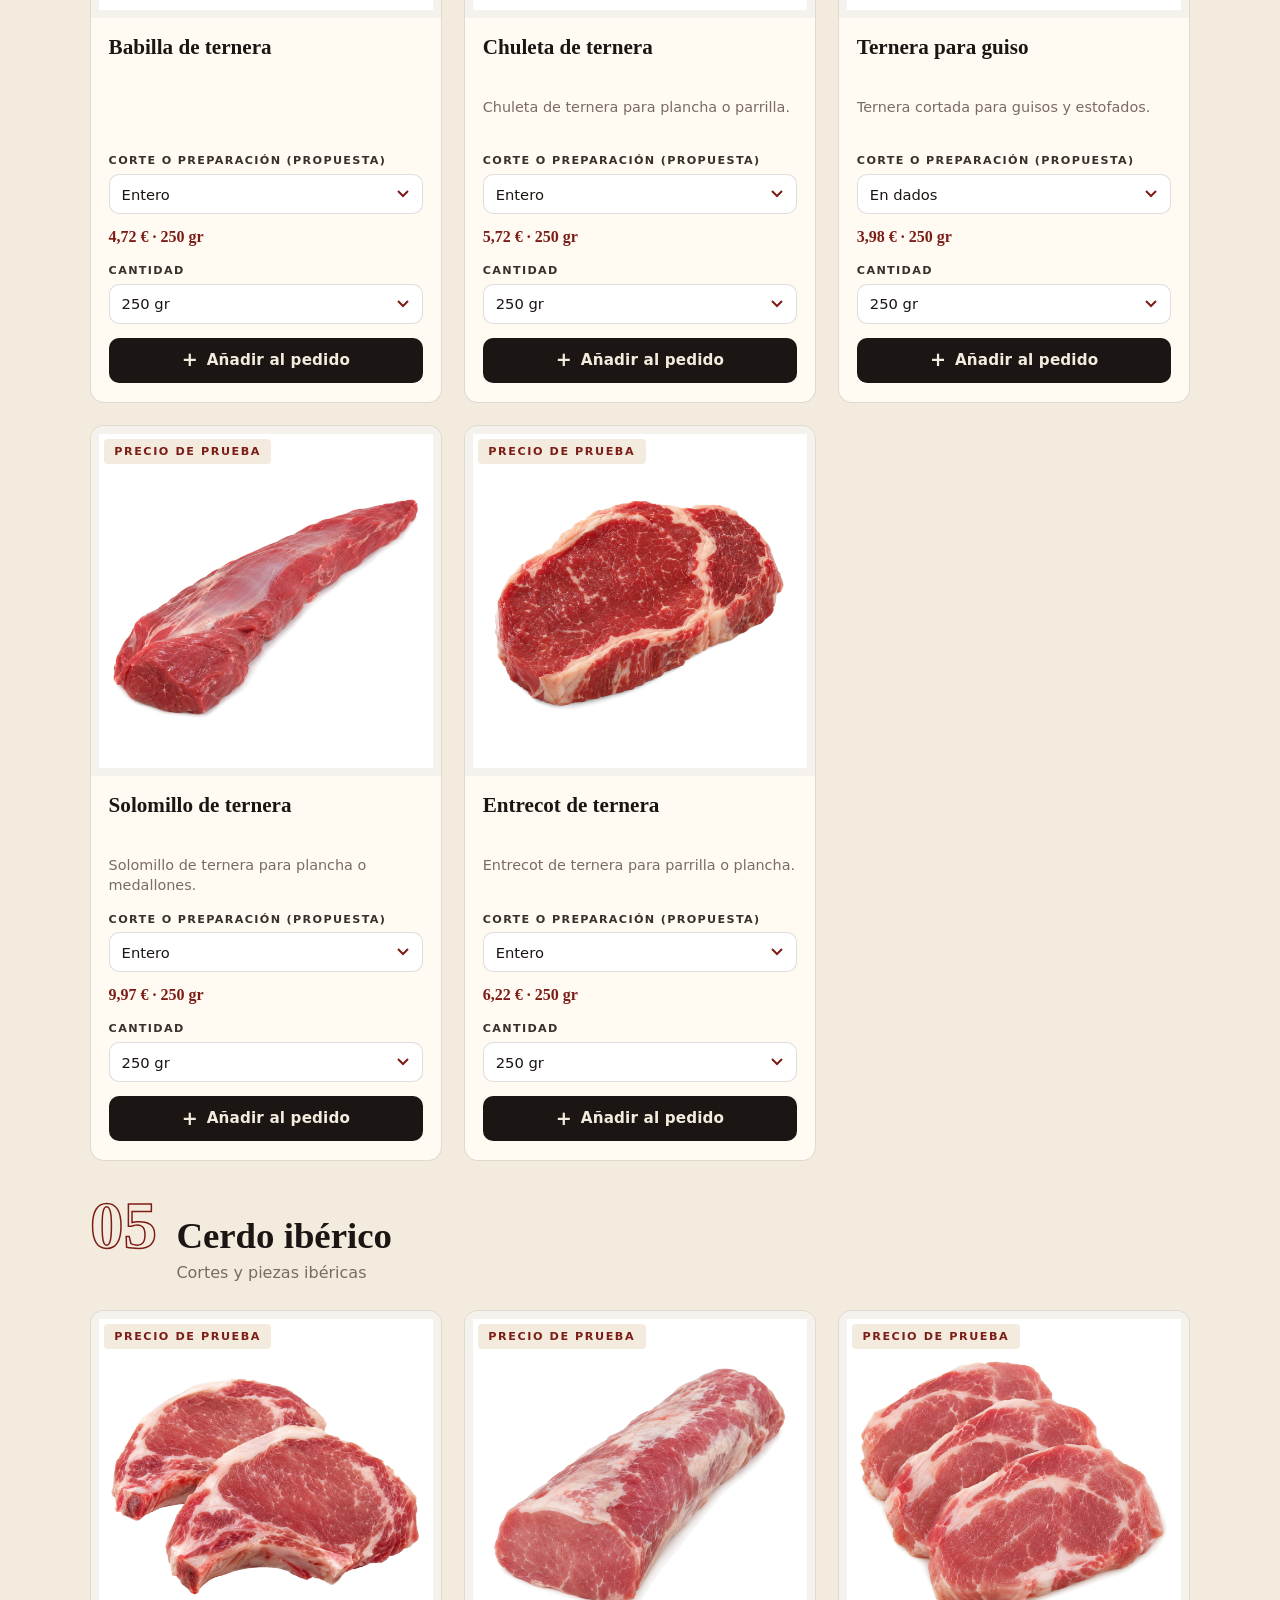
==== commit e19b4ec2: "Renovar versión de app para cálculo de precio por cantidad" ====
--- a/index.html
+++ b/index.html
@@ -272,6 +272,6 @@
 
 <script src="js/catalogo.js?v=3.8"></script>
 <script src="https://challenges.cloudflare.com/turnstile/v0/api.js?render=explicit" defer></script>
-<script src="js/app.js?v=4.29" defer></script>
+<script src="js/app.js?v=4.30" defer></script>
 </body>
 </html>
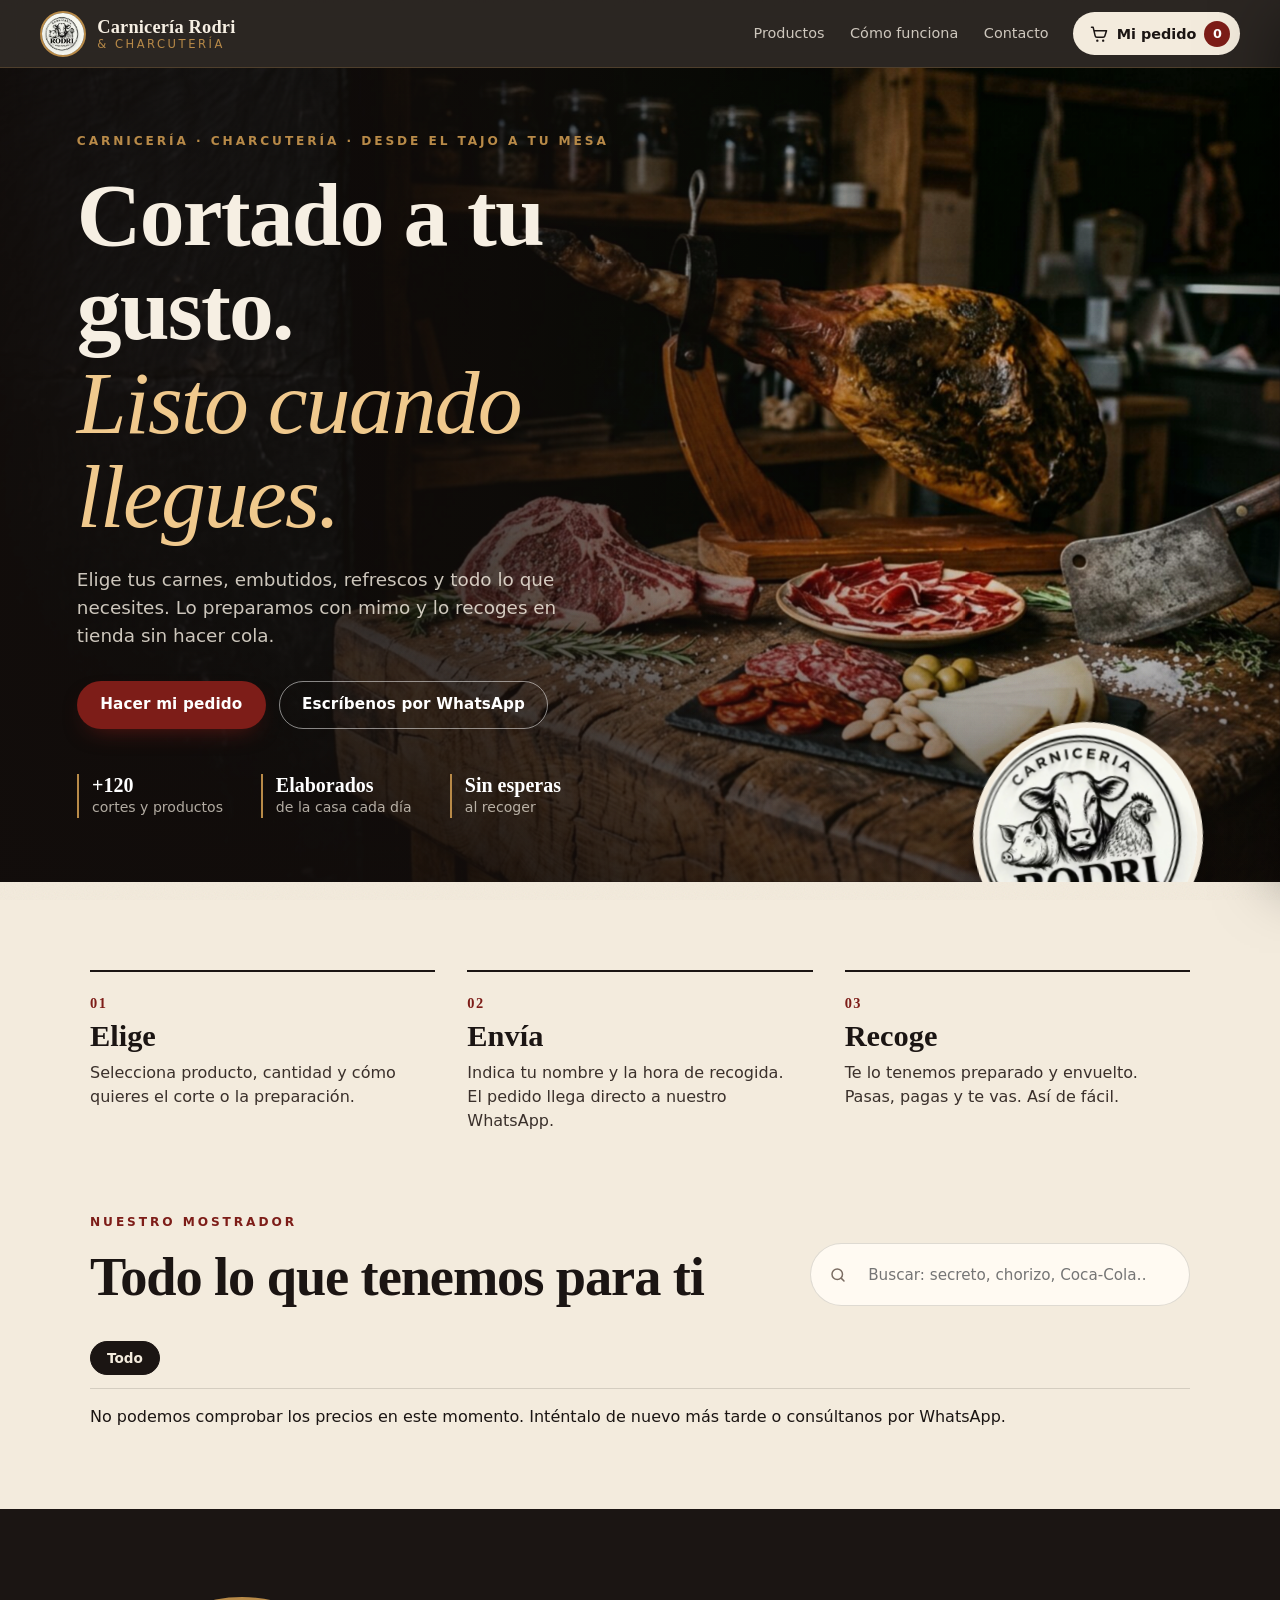
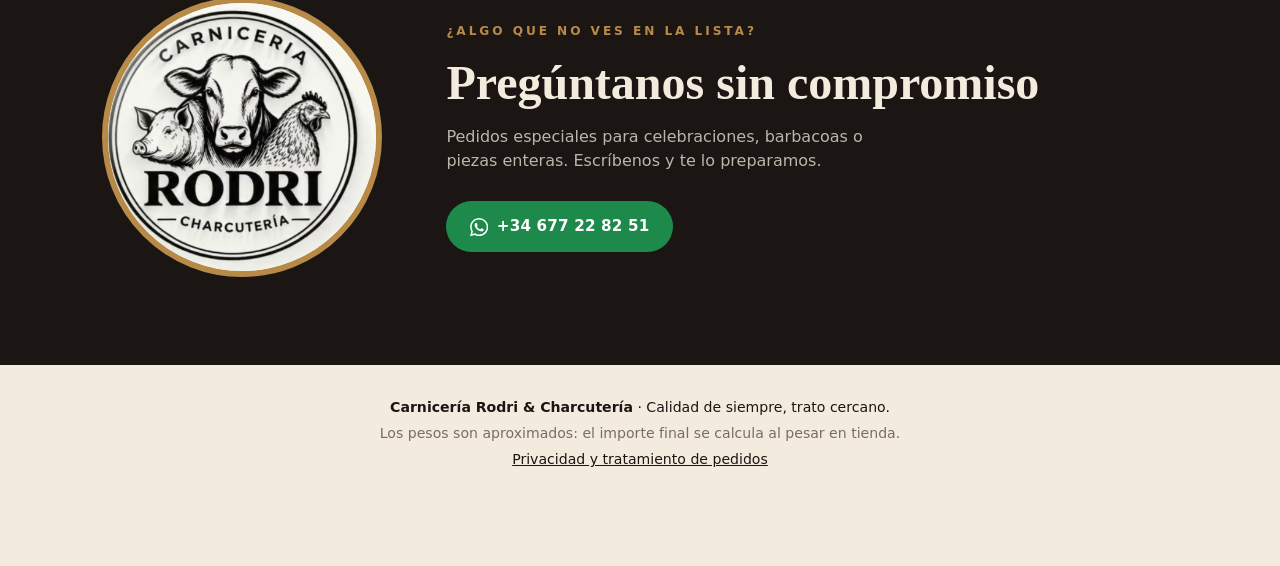
==== commit cc1633a4: "Clarify pickup slot rules and add customer data information" ====
--- a/index.html
+++ b/index.html
@@ -165,6 +165,7 @@
 <footer class="footer">
   <p><strong>Carnicería Rodri &amp; Charcutería</strong> · Calidad de siempre, trato cercano.</p>
     <p class="muted">Los pesos son aproximados: el importe final se calcula al pesar en tienda.</p>
+  <p><a href="privacidad.html">Privacidad y tratamiento de pedidos</a></p>
 </footer>
 
 <button class="float-bar" type="button" data-open-cart hidden>
@@ -226,10 +227,11 @@
 
       <label class="field">
         <span>Hora de recogida *</span>
-        <input type="time" id="hora" min="08:00" max="20:00" step="60" required>
-       <small class="err" data-err="hora">Elige una hora entre las 08:00 y las 20:00.</small> 
+        <input type="time" id="hora" min="08:00" max="20:00" step="1800" required>
+       <small class="err" data-err="hora">Elige una hora entre las 08:00 y las 20:00, en intervalos de 30 minutos, con una hora de antelación.</small> 
       </label>
             <div id="turnstile-container" class="field" aria-label="Verificación de seguridad"></div>
+      <p class="muted" style="font-size:12px;line-height:1.5">Tus datos se usan para preparar y gestionar el encargo. Consulta la <a href="privacidad.html">información sobre privacidad y pedidos</a> antes de enviarlo.</p>
       <button type="submit" class="btn btn-whatsapp btn-block">
         <svg viewBox="0 0 24 24" aria-hidden="true"><path fill="currentColor" d="M12.05 0C5.5 0 .16 5.34.16 11.89c0 2.1.55 4.14 1.59 5.95L.06 24l6.3-1.65a11.9 11.9 0 0 0 5.69 1.45c6.56 0 11.9-5.34 11.9-11.9C23.94 5.34 18.6 0 12.05 0z"/></svg>
         Enviar pedido por WhatsApp
@@ -272,6 +274,6 @@
 
 <script src="js/catalogo.js?v=3.8"></script>
 <script src="https://challenges.cloudflare.com/turnstile/v0/api.js?render=explicit" defer></script>
-<script src="js/app.js?v=4.30" defer></script>
+<script src="js/app.js?v=4.31" defer></script>
 </body>
 </html>
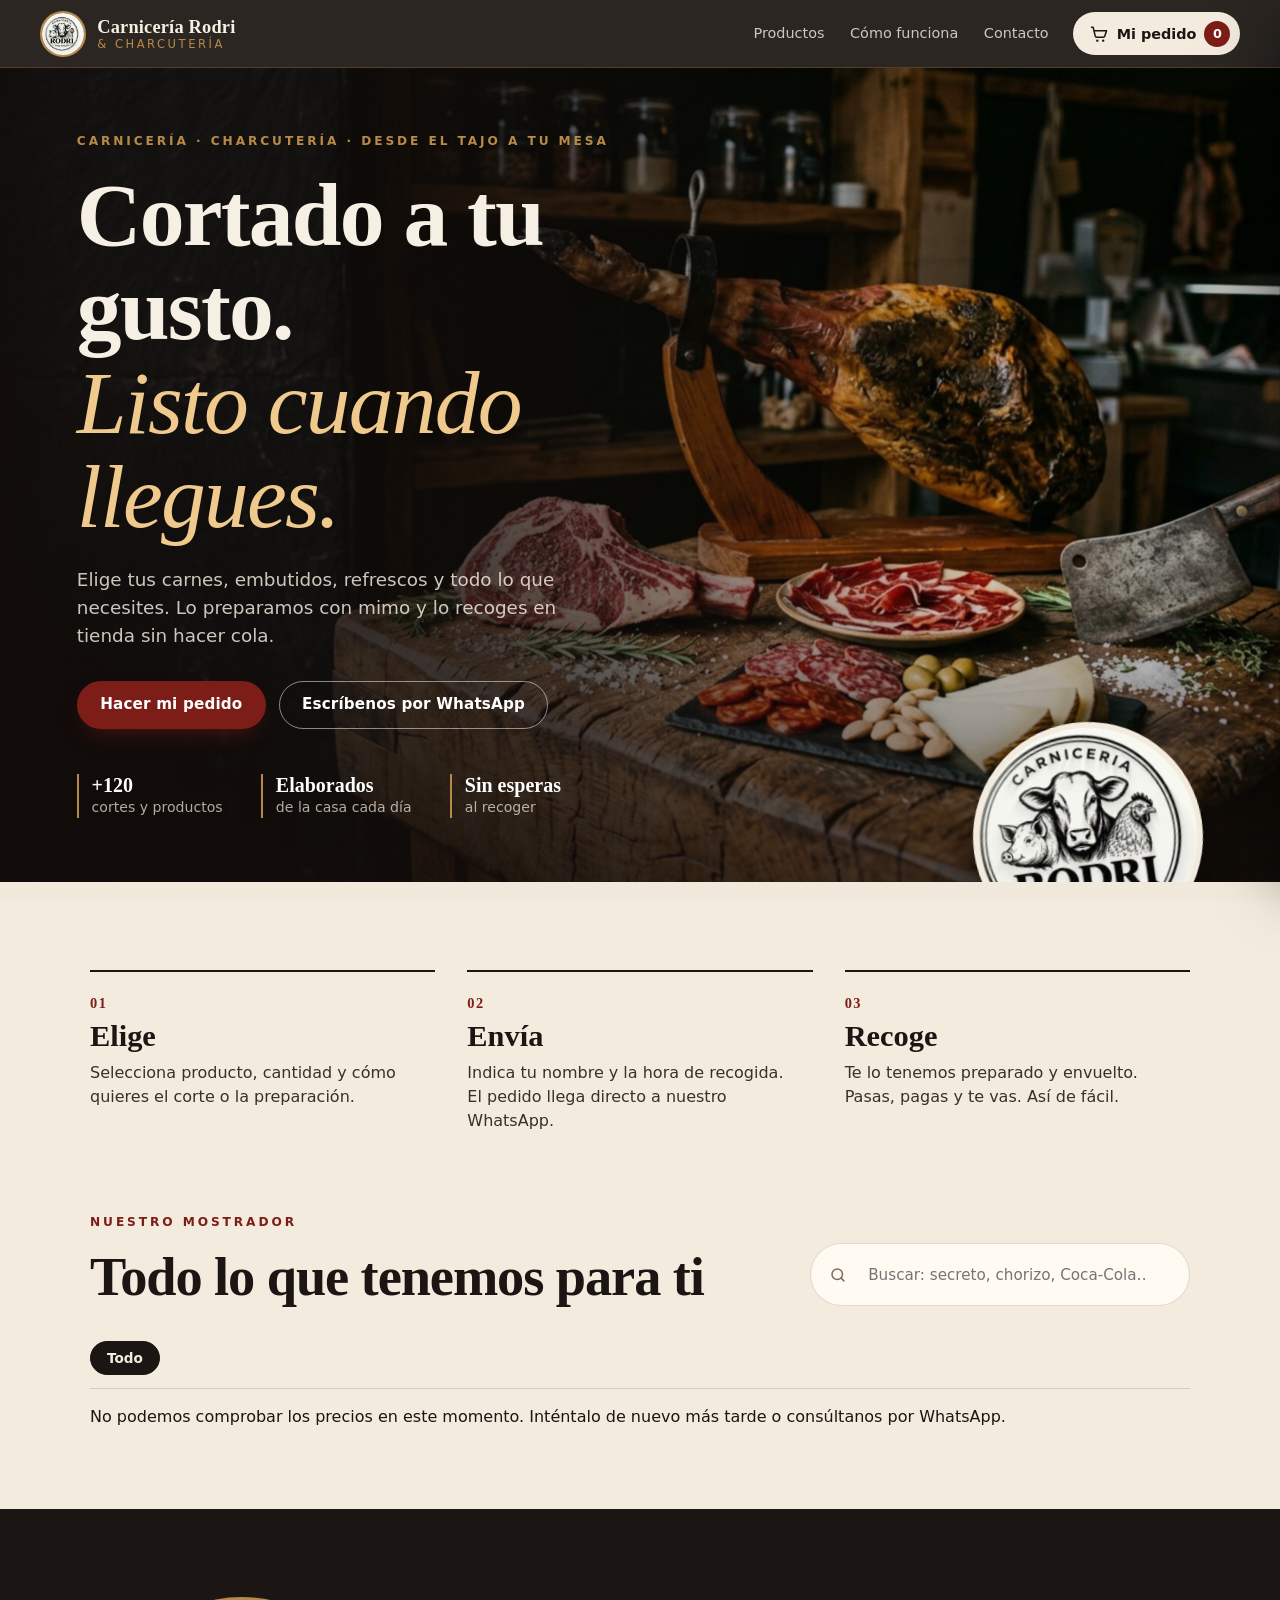
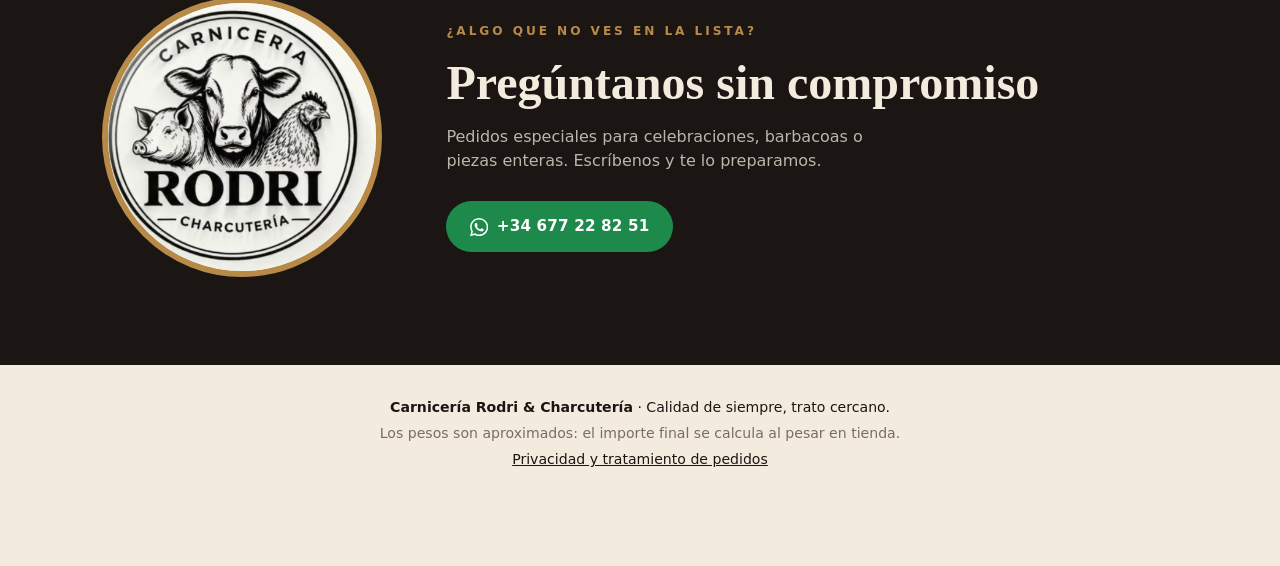
==== commit 26cd8607: "Improve pickup time selection with available Madrid-time 30-minute slots" ====
--- a/index.html
+++ b/index.html
@@ -227,8 +227,11 @@
 
       <label class="field">
         <span>Hora de recogida *</span>
-        <input type="time" id="hora" min="08:00" max="20:00" step="1800" required>
-       <small class="err" data-err="hora">Elige una hora entre las 08:00 y las 20:00, en intervalos de 30 minutos, con una hora de antelación.</small> 
+        <select id="hora" aria-describedby="horaAyuda" required>
+          <option value="">Selecciona primero el día</option>
+        </select>
+        <small id="horaAyuda" class="hora-ayuda" aria-live="polite">Horarios de 08:00 a 20:00, cada 30 minutos y con una hora de antelación.</small>
+        <small class="err" data-err="hora">Selecciona una hora disponible.</small> 
       </label>
             <div id="turnstile-container" class="field" aria-label="Verificación de seguridad"></div>
       <p class="muted" style="font-size:12px;line-height:1.5">Tus datos se usan para preparar y gestionar el encargo. Consulta la <a href="privacidad.html">información sobre privacidad y pedidos</a> antes de enviarlo.</p>
@@ -274,6 +277,6 @@
 
 <script src="js/catalogo.js?v=3.8"></script>
 <script src="https://challenges.cloudflare.com/turnstile/v0/api.js?render=explicit" defer></script>
-<script src="js/app.js?v=4.31" defer></script>
+<script src="js/app.js?v=4.32" defer></script>
 </body>
 </html>
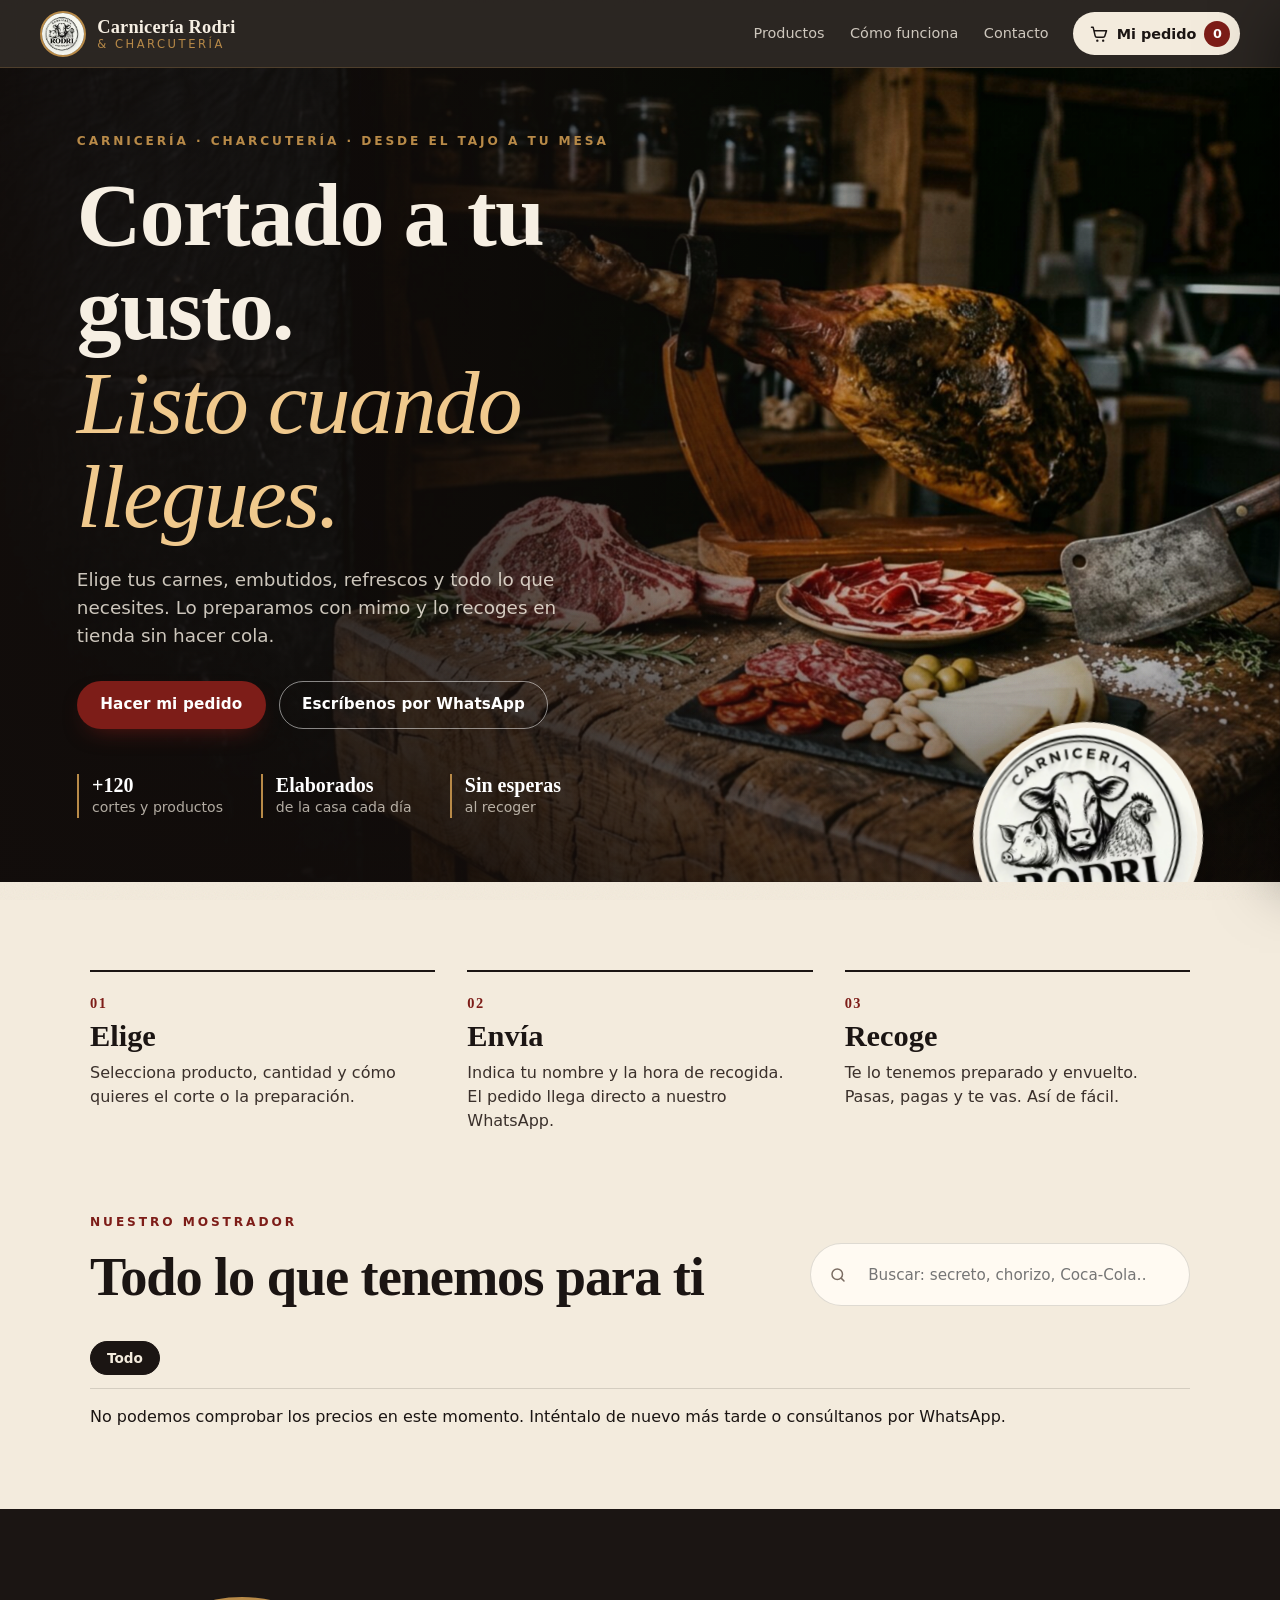
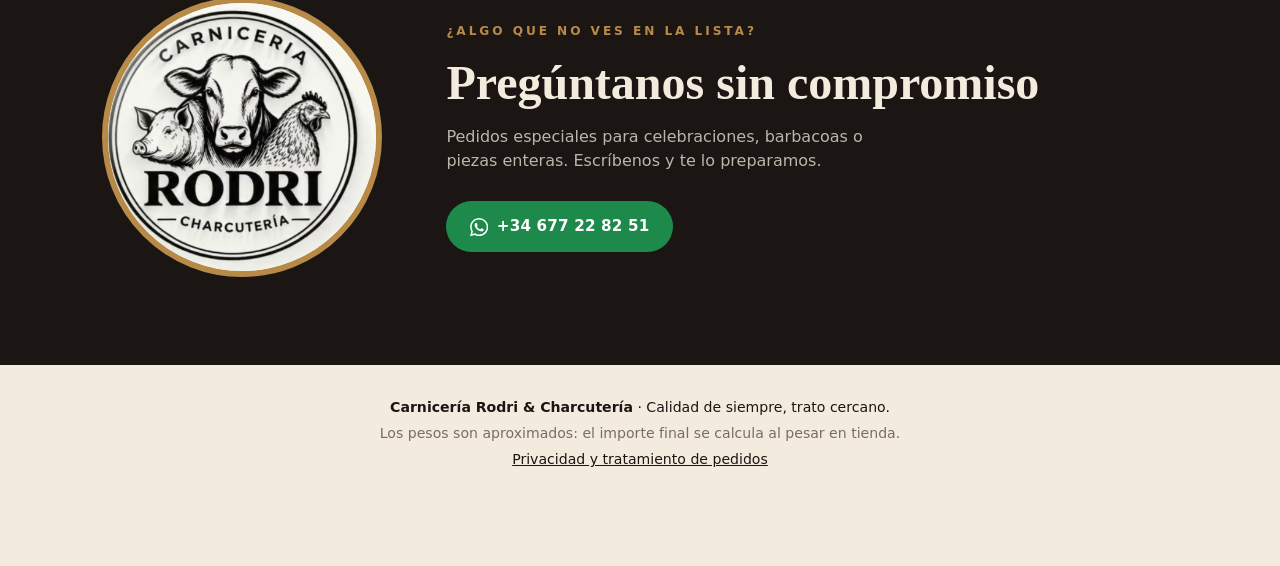
==== commit 6fa69952: "Actualizar versión del catálogo sin Al gusto" ====
--- a/index.html
+++ b/index.html
@@ -275,8 +275,8 @@
 
 <div class="toast" id="toast" role="status" aria-live="polite"></div>
 
-<script src="js/catalogo.js?v=3.8"></script>
+<script src="js/catalogo.js?v=4.0"></script>
 <script src="https://challenges.cloudflare.com/turnstile/v0/api.js?render=explicit" defer></script>
-<script src="js/app.js?v=4.32" defer></script>
+<script src="js/app.js?v=4.34" defer></script>
 </body>
 </html>
--- a/css/styles.css
+++ b/css/styles.css
@@ -356,6 +356,9 @@
 .cart-empty-art { font-size: 2.4rem; width: 84px; height: 84px; border-radius: 50%; display: grid; place-items: center; background: var(--paper-2); margin-bottom: .6rem; }
 .cart-empty .btn { margin-top: 1rem; }
 
+.hora-ayuda{display:block;font-size:.79rem;line-height:1.45;color:var(--muted);margin-top:.1rem}
+#hora:disabled{background-color:var(--paper-2);cursor:not-allowed;opacity:.75}
+
 .checkout { margin-top: 1.6rem; padding-top: 1.4rem; border-top: 1px dashed rgba(27, 21, 19, .3); display: grid; gap: .9rem; }
 .field { display: grid; gap: .3rem; }
 .field > span { font-size: .72rem; font-weight: 700; letter-spacing: .12em; text-transform: uppercase; color: var(--ink-2); }
